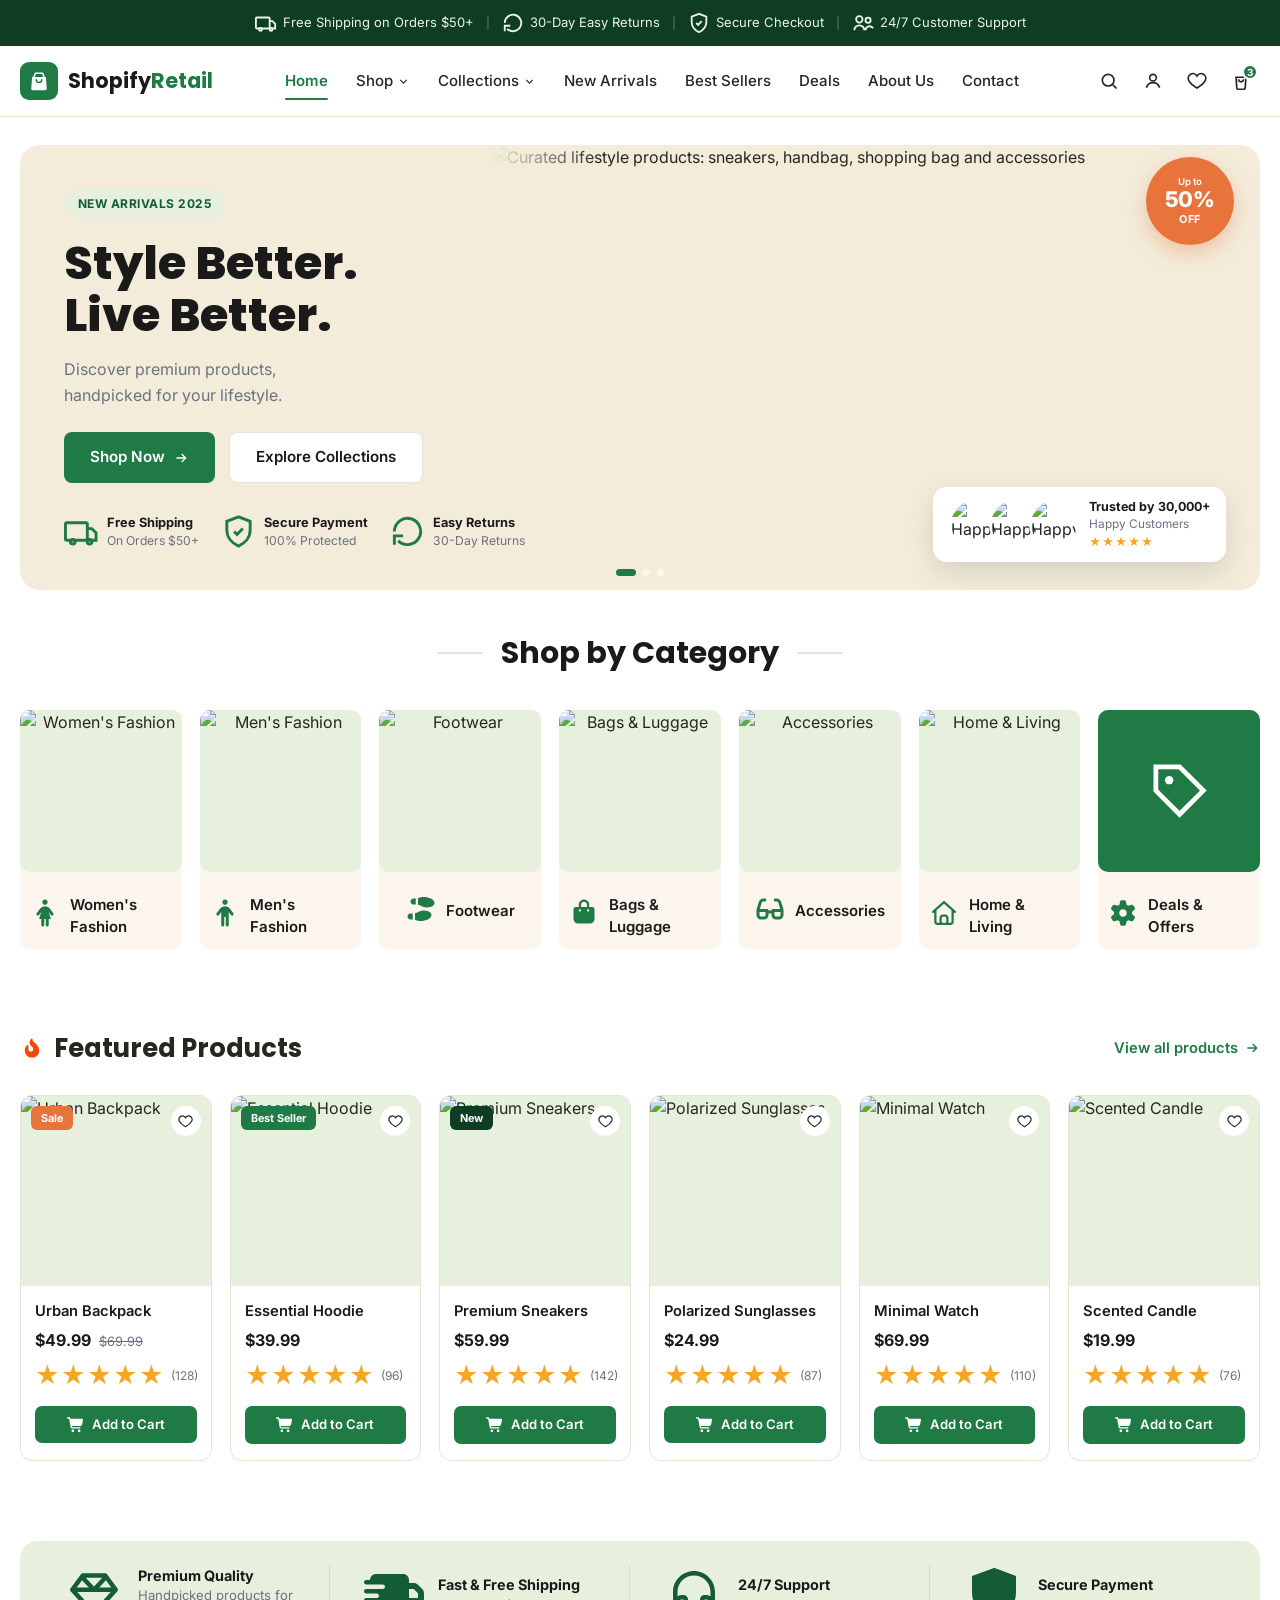
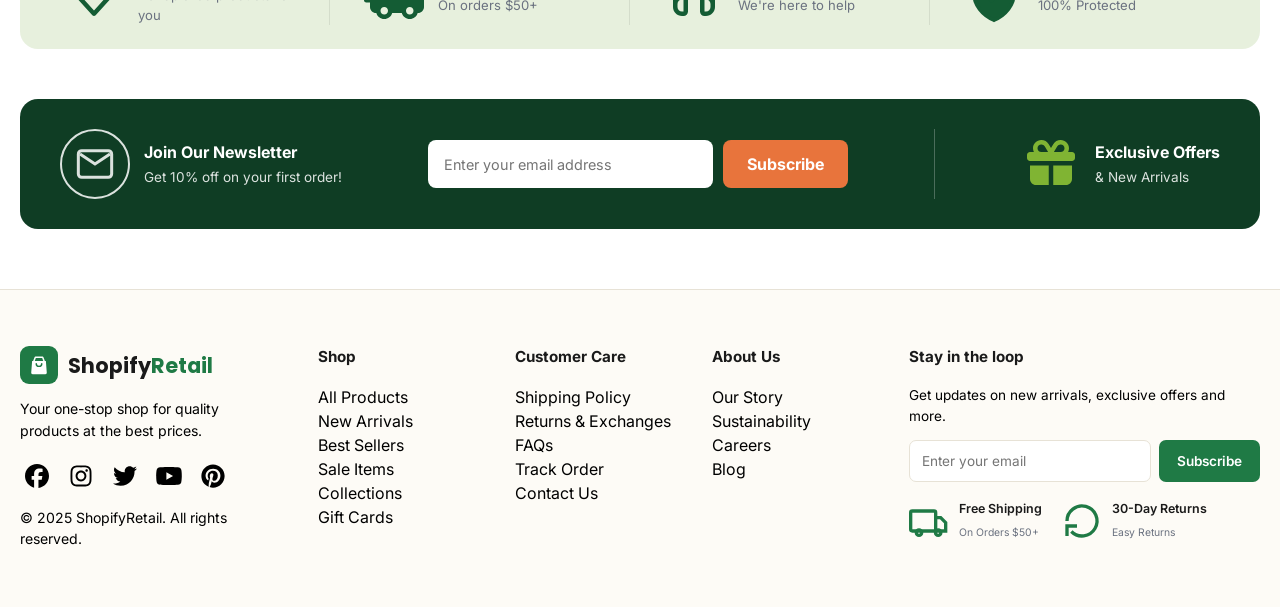
==== index.html @ 918b1acf "Theme" ====
<!DOCTYPE html>
<html lang="en">

<head>
  <meta charset="UTF-8">
  <meta name="viewport" content="width=device-width, initial-scale=1.0">
  <title>ShopifyRetail — Style Better. Live Better.</title>
  <link rel="preconnect" href="https://fonts.googleapis.com">
  <link rel="preconnect" href="https://fonts.gstatic.com" crossorigin>
  <link
    href="https://fonts.googleapis.com/css2?family=Poppins:wght@500;600;700;800&family=Inter:wght@400;500;600;700&display=swap"
    rel="stylesheet">
  <link rel="stylesheet" href="style.css">
</head>

<body>

  <!-- ============ 1. TOP ANNOUNCEMENT BAR ============ -->
  <div class="announcement-bar">
    <div class="container announcement-inner">
      <div class="announcement-item">
        <svg viewBox="0 0 24 24" fill="none" stroke="currentColor" stroke-width="2">
          <rect x="1" y="6" width="15" height="12" rx="1" />
          <path d="M16 10h3l3 3v5h-6" />
          <circle cx="6" cy="19" r="1.6" />
          <circle cx="17.5" cy="19" r="1.6" />
        </svg>
        <span>Free Shipping on Orders $50+</span>
      </div>
      <span class="announcement-sep">|</span>
      <div class="announcement-item">
        <svg viewBox="0 0 24 24" fill="none" stroke="currentColor" stroke-width="2">
          <path d="M3 12a9 9 0 1 1 2.6 6.3" />
          <path d="M3 21v-6h6" />
        </svg>
        <span>30-Day Easy Returns</span>
      </div>
      <span class="announcement-sep">|</span>
      <div class="announcement-item">
        <svg viewBox="0 0 24 24" fill="none" stroke="currentColor" stroke-width="2">
          <path d="M12 2 4 5v6c0 5 3.4 9 8 11 4.6-2 8-6 8-11V5l-8-3Z" />
          <path d="m9 12 2 2 4-4" />
        </svg>
        <span>Secure Checkout</span>
      </div>
      <span class="announcement-sep">|</span>
      <div class="announcement-item">
        <svg viewBox="0 0 24 24" fill="none" stroke="currentColor" stroke-width="2">
          <circle cx="8" cy="8" r="3.5" />
          <path d="M2.5 20a5.5 5.5 0 0 1 11 0" />
          <circle cx="17.5" cy="9" r="2.8" />
          <path d="M14.8 20a4.4 4.4 0 0 1 8.2-2.2" />
        </svg>
        <span>24/7 Customer Support</span>
      </div>
    </div>
  </div>

  <!-- ============ 2. MAIN HEADER / NAVIGATION ============ -->
  <header class="site-header">
    <div class="container header-inner">
      <a href="#" class="logo">
        <span class="logo-badge">
          <svg viewBox="0 0 24 24" fill="none">
            <path d="M6.5 7.5 8 3.5h8l1.5 4" stroke="white" stroke-width="1.6" stroke-linecap="round"
              stroke-linejoin="round" />
            <path d="M4.5 7.5h15l1 13a1.5 1.5 0 0 1-1.5 1.6H5a1.5 1.5 0 0 1-1.5-1.6l1-13Z" fill="white" />
            <path d="M9 10.5a3 3 0 0 0 6 0" stroke="#1F7A45" stroke-width="1.6" stroke-linecap="round" />
          </svg>
        </span>
        <span class="logo-text">Shopify<span class="logo-accent">Retail</span></span>
      </a>

      <nav class="main-nav">
        <a href="#" class="active">Home</a>
        <a href="/product.html">Shop <svg class="chev" viewBox="0 0 24 24" fill="none" stroke="currentColor" stroke-width="2">
            <path d="m6 9 6 6 6-6" />
          </svg></a>
        <a href="#">Collections <svg class="chev" viewBox="0 0 24 24" fill="none" stroke="currentColor"
            stroke-width="2">
            <path d="m6 9 6 6 6-6" />
          </svg></a>
        <a href="#">New Arrivals</a>
        <a href="#">Best Sellers</a>
        <a href="#">Deals</a>
        <a href="#">About Us</a>
        <a href="#">Contact</a>
      </nav>

      <div class="header-icons">
        <button class="icon-btn" aria-label="Search"><svg viewBox="0 0 24 24" fill="none" stroke="currentColor"
            stroke-width="2">
            <circle cx="11" cy="11" r="7" />
            <path d="m21 21-4.3-4.3" />
          </svg></button>
        <button class="icon-btn" aria-label="Account"><svg viewBox="0 0 24 24" fill="none" stroke="currentColor"
            stroke-width="2">
            <circle cx="12" cy="8" r="4" />
            <path d="M4 20c1.5-4 5-6 8-6s6.5 2 8 6" />
          </svg></button>
        <button class="icon-btn" aria-label="Wishlist"><svg viewBox="0 0 24 24" fill="none" stroke="currentColor"
            stroke-width="2">
            <path d="M12 20.5s-7.5-4.6-9.8-9A5.3 5.3 0 0 1 12 6a5.3 5.3 0 0 1 9.8 5.5c-2.3 4.4-9.8 9-9.8 9Z" />
          </svg></button>
        <button class="icon-btn cart-btn" aria-label="Cart">
          <svg viewBox="0 0 24 24" fill="none" stroke="currentColor" stroke-width="2">
            <path d="M6 7.5h12l-1 13a1.5 1.5 0 0 1-1.5 1.4H8.5A1.5 1.5 0 0 1 7 20.5l-1-13Z" />
            <path d="M9 10a3 3 0 0 0 6 0" />
          </svg>
          <span class="cart-badge">3</span>
        </button>
        <button class="mobile-toggle" aria-label="Menu">
          <svg viewBox="0 0 24 24" fill="none" stroke="currentColor" stroke-width="2">
            <path d="M4 7h16M4 12h16M4 17h16" />
          </svg>
        </button>
      </div>
    </div>
    <nav class="mobile-nav" id="mobileNav">
      <a href="#">Home</a>
      <a href="#">Shop</a>
      <a href="#">Collections</a>
      <a href="#">New Arrivals</a>
      <a href="#">Best Sellers</a>
      <a href="#">Deals</a>
      <a href="#">About Us</a>
      <a href="#">Contact</a>
    </nav>
  </header>

  <main>

    <!-- ============ 3. HERO SECTION ============ -->
    <section class="hero">
      <div class="container">
        <div class="hero-banner">
          <img src="https://images.unsplash.com/photo-1483985988355-763728e1935b?auto=format&fit=crop&w=1400&q=80"
            data-slides='["https://images.unsplash.com/photo-1483985988355-763728e1935b?auto=format&fit=crop&w=1400&q=80","https://images.unsplash.com/photo-1490481651871-ab68de25d43d?auto=format&fit=crop&w=1400&q=80","https://images.unsplash.com/photo-1445205170230-053b83016050?auto=format&fit=crop&w=1400&q=80"]'
            alt="Curated lifestyle products: sneakers, handbag, shopping bag and accessories" class="hero-bg-image"
            id="heroSlideImage">

          <div class="hero-content">
            <span class="hero-label">NEW ARRIVALS 2025</span>
            <h1 class="hero-heading">Style Better.<br>Live Better.</h1>
            <p class="hero-sub">Discover premium products,<br>handpicked for your lifestyle.</p>
            <div class="hero-actions">
              <a href="#" class="btn btn-primary">Shop Now
                <svg viewBox="0 0 24 24" fill="none" stroke="currentColor" stroke-width="2">
                  <path d="M5 12h14M13 6l6 6-6 6" />
                </svg>
              </a>
              <a href="#" class="btn btn-outline">Explore Collections</a>
            </div>
            <div class="hero-perks">
              <div class="perk">
                <svg viewBox="0 0 24 24" fill="none" stroke="currentColor" stroke-width="2">
                  <rect x="1" y="6" width="15" height="12" rx="1" />
                  <path d="M16 10h3l3 3v5h-6" />
                  <circle cx="6" cy="19" r="1.6" />
                  <circle cx="17.5" cy="19" r="1.6" />
                </svg>
                <div><strong>Free Shipping</strong><span>On Orders $50+</span></div>
              </div>
              <div class="perk">
                <svg viewBox="0 0 24 24" fill="none" stroke="currentColor" stroke-width="2">
                  <path d="M12 2 4 5v6c0 5 3.4 9 8 11 4.6-2 8-6 8-11V5l-8-3Z" />
                  <path d="m9 12 2 2 4-4" />
                </svg>
                <div><strong>Secure Payment</strong><span>100% Protected</span></div>
              </div>
              <div class="perk">
                <svg viewBox="0 0 24 24" fill="none" stroke="currentColor" stroke-width="2">
                  <path d="M3 12a9 9 0 1 1 2.6 6.3" />
                  <path d="M3 21v-6h6" />
                </svg>
                <div><strong>Easy Returns</strong><span>30-Day Returns</span></div>
              </div>
            </div>
          </div>

          <span class="discount-badge">
            <span class="discount-top">Up to</span>
            <span class="discount-num">50%</span>
            <span class="discount-bottom">OFF</span>
          </span>

          <div class="testimonial-card">
            <div class="avatars">
              <img src="https://randomuser.me/api/portraits/women/65.jpg" alt="Happy customer">
              <img src="https://randomuser.me/api/portraits/men/32.jpg" alt="Happy customer">
              <img src="https://randomuser.me/api/portraits/women/44.jpg" alt="Happy customer">
            </div>
            <div class="testimonial-text">
              <strong>Trusted by 30,000+</strong>
              <span>Happy Customers</span>
              <div class="stars" aria-label="5 star rating">★★★★★</div>
            </div>
          </div>

          <div class="carousel-dots" id="heroDots">
            <span class="dot active" data-index="0"></span>
            <span class="dot" data-index="1"></span>
            <span class="dot" data-index="2"></span>
          </div>
        </div>
      </div>
    </section>

    <!-- ============ 4. SHOP BY CATEGORY ============ -->
    <section class="categories">
      <div class="container">
        <h2 class="section-heading"><span class="line"></span>Shop by Category<span class="line"></span></h2>

        <div class="category-grid">
          <a href="#" class="category-card">
            <div class="category-img"><img
                src="https://images.unsplash.com/photo-1483985988355-763728e1935b?auto=format&fit=crop&w=300&q=80"
                alt="Women's Fashion"></div>
            <div class="category-icon-with-text-c">
              <span class="category-icon">
                <svg xmlns="http://www.w3.org/2000/svg" viewBox="0 0 640 640">
                  <path
                    d="M264 88C264 57.1 289.1 32 320 32C350.9 32 376 57.1 376 88C376 118.9 350.9 144 320 144C289.1 144 264 118.9 264 88zM240 448L214.2 448C203.3 448 195.6 437.3 199 426.9L242 297.9L193.7 363C183.2 377.2 163.1 380.2 148.9 369.6C134.7 359 131.7 339 142.3 324.8L212.8 229.8C238 196 277.7 176 320 176C362.3 176 402 196 427.2 229.9L497.7 324.9C508.2 339.1 505.3 359.1 491.1 369.7C476.9 380.3 456.9 377.3 446.3 363.1L398 298L441 426.9C444.5 437.3 436.7 448 425.8 448L400 448L400 576C400 593.7 385.7 608 368 608C350.3 608 336 593.7 336 576L336 448L304 448L304 576C304 593.7 289.7 608 272 608C254.3 608 240 593.7 240 576L240 448z" />
                </svg>
              </span>
              <span class="category-title">Women's Fashion</span>
            </div>
          </a>
          <a href="#" class="category-card">
            <div class="category-img"><img
                src="https://images.unsplash.com/photo-1516257984-b1b4d707412e?auto=format&fit=crop&w=300&q=80"
                alt="Men's Fashion"></div>
            <div class="category-icon-with-text-c">
              <span class="category-icon">
                <svg xmlns="http://www.w3.org/2000/svg" viewBox="0 0 640 640">
                  <path
                    d="M376 88C376 57.1 350.9 32 320 32C289.1 32 264 57.1 264 88C264 118.9 289.1 144 320 144C350.9 144 376 118.9 376 88zM400 300.7L446.3 363.1C456.8 377.3 476.9 380.3 491.1 369.7C505.3 359.1 508.3 339.1 497.7 324.9L427.2 229.9C402 196 362.3 176 320 176C277.7 176 238 196 212.8 229.9L142.3 324.9C131.8 339.1 134.7 359.1 148.9 369.7C163.1 380.3 183.1 377.3 193.7 363.1L240 300.7L240 576C240 593.7 254.3 608 272 608C289.7 608 304 593.7 304 576L304 416C304 407.2 311.2 400 320 400C328.8 400 336 407.2 336 416L336 576C336 593.7 350.3 608 368 608C385.7 608 400 593.7 400 576L400 300.7z" />
                </svg>
              </span>
              <span class="category-title">Men's Fashion</span>
            </div>
          </a>
          <a href="#" class="category-card">
            <div class="category-img"><img
                src="https://images.unsplash.com/photo-1595950653106-6c9ebd614d3a?auto=format&fit=crop&w=300&q=80"
                alt="Footwear"></div>
            <div class="category-icon-with-text-c">
              <span class="category-icon">
                <svg xmlns="http://www.w3.org/2000/svg" viewBox="0 0 640 640">
                  <path
                    d="M328 256C306.9 243.9 285.7 231.8 256 226.7L256 86.4C289.7 77 343.4 64 384 64C480 64 608 112 608 192C608 272 488.4 288 432 288C384 288 356 272 328 256zM160 96L208 96L208 224L160 224C124.7 224 96 195.3 96 160C96 124.7 124.7 96 160 96zM264 384C292 368 320 352 368 352C424.4 352 544 368 544 448C544 528 416 576 320 576C279.5 576 225.7 563 192 553.6L192 413.3C221.7 408.1 242.9 396 264 383.9zM96 544C60.7 544 32 515.3 32 480C32 444.7 60.7 416 96 416L144 416L144 544L96 544z" />
                </svg>
              </span>
              <span class="category-title">Footwear</span>
            </div>
          </a>
          <a href="#" class="category-card">
            <div class="category-img"><img
                src="https://images.unsplash.com/photo-1584917865442-de89df76afd3?auto=format&fit=crop&w=300&q=80"
                alt="Bags & Luggage"></div>
            <div class="category-icon-with-text-c">
              <span class="category-icon">
                <svg xmlns="http://www.w3.org/2000/svg" viewBox="0 0 640 640">
                  <path
                    d="M256 144C256 108.7 284.7 80 320 80C355.3 80 384 108.7 384 144L384 192L256 192L256 144zM208 192L144 192C117.5 192 96 213.5 96 240L96 448C96 501 139 544 192 544L448 544C501 544 544 501 544 448L544 240C544 213.5 522.5 192 496 192L432 192L432 144C432 82.1 381.9 32 320 32C258.1 32 208 82.1 208 144L208 192zM232 240C245.3 240 256 250.7 256 264C256 277.3 245.3 288 232 288C218.7 288 208 277.3 208 264C208 250.7 218.7 240 232 240zM384 264C384 250.7 394.7 240 408 240C421.3 240 432 250.7 432 264C432 277.3 421.3 288 408 288C394.7 288 384 277.3 384 264z" />
                </svg>
              </span>
              <span class="category-title">Bags & Luggage</span>
            </div>
          </a>
          <a href="#" class="category-card">
            <div class="category-img"><img
                src="https://images.unsplash.com/photo-1511499767150-a48a237f0083?auto=format&fit=crop&w=300&q=80"
                alt="Accessories"></div>
            <div class="category-icon-with-text-c">
              <span class="category-icon">
                <svg xmlns="http://www.w3.org/2000/svg" viewBox="0 0 640 640">
                  <path
                    d="M175.3 160C161.3 160 148.8 169.2 144.7 182.6L102.4 320L256 320C273.7 320 288 334.3 288 352L352 352C352 334.3 366.3 320 384 320L537.6 320L495.3 182.6C491.2 169.2 478.8 160 464.7 160L432 160C414.3 160 400 145.7 400 128C400 110.3 414.3 96 432 96L464.7 96C506.8 96 544.1 123.5 556.5 163.8L601.9 311.3C606 324.5 608 338.2 608 352L608 448C608 501 565 544 512 544L448 544C395 544 352 501 352 448L352 416L288 416L288 448C288 501 245 544 192 544L128 544C75 544 32 501 32 448L32 352C32 338.2 34.1 324.5 38.1 311.3L83.5 163.8C95.9 123.5 133.1 96 175.3 96L208 96C225.7 96 240 110.3 240 128C240 145.7 225.7 160 208 160L175.3 160zM96 384L96 448C96 465.7 110.3 480 128 480L192 480C209.7 480 224 465.7 224 448L224 384L96 384zM512 480C529.7 480 544 465.7 544 448L544 384L416 384L416 448C416 465.7 430.3 480 448 480L512 480z" />
                </svg>
              </span>
              <span class="category-title">Accessories</span>
            </div>
          </a>
          <a href="#" class="category-card">
            <div class="category-img"><img
                src="https://images.unsplash.com/photo-1493857671505-72967e2e2760?auto=format&fit=crop&w=300&q=80"
                alt="Home & Living"></div>
            <div class="category-icon-with-text-c">
              <span class="category-icon">
                <svg xmlns="http://www.w3.org/2000/svg" viewBox="0 0 640 640">
                  <path
                    d="M304 70.1C313.1 61.9 326.9 61.9 336 70.1L568 278.1C577.9 286.9 578.7 302.1 569.8 312C560.9 321.9 545.8 322.7 535.9 313.8L527.9 306.6L527.9 511.9C527.9 547.2 499.2 575.9 463.9 575.9L175.9 575.9C140.6 575.9 111.9 547.2 111.9 511.9L111.9 306.6L103.9 313.8C94 322.6 78.9 321.8 70 312C61.1 302.2 62 287 71.8 278.1L304 70.1zM320 120.2L160 263.7L160 512C160 520.8 167.2 528 176 528L224 528L224 424C224 384.2 256.2 352 296 352L344 352C383.8 352 416 384.2 416 424L416 528L464 528C472.8 528 480 520.8 480 512L480 263.7L320 120.3zM272 528L368 528L368 424C368 410.7 357.3 400 344 400L296 400C282.7 400 272 410.7 272 424L272 528z" />
                </svg>
              </span>
              <span class="category-title">Home & Living</span>
            </div>
          </a>
          <a href="#" class="category-card">
            <div class="category-img deals-tile">
              <svg viewBox="0 0 24 24" fill="none" stroke="white" stroke-width="1.6">
                <path d="M20 12 12 20 4 12V4h8l8 8Z" />
                <circle cx="8.5" cy="8.5" r="1.4" fill="white" stroke="none" />
              </svg>
            </div>
            <div class="category-icon-with-text-c">
              <span class="category-icon">
                <svg xmlns="http://www.w3.org/2000/svg" viewBox="0 0 640 640">
                  <path
                    d="M259.1 73.5C262.1 58.7 275.2 48 290.4 48L350.2 48C365.4 48 378.5 58.7 381.5 73.5L396 143.5C410.1 149.5 423.3 157.2 435.3 166.3L503.1 143.8C517.5 139 533.3 145 540.9 158.2L570.8 210C578.4 223.2 575.7 239.8 564.3 249.9L511 297.3C511.9 304.7 512.3 312.3 512.3 320C512.3 327.7 511.8 335.3 511 342.7L564.4 390.2C575.8 400.3 578.4 417 570.9 430.1L541 481.9C533.4 495 517.6 501.1 503.2 496.3L435.4 473.8C423.3 482.9 410.1 490.5 396.1 496.6L381.7 566.5C378.6 581.4 365.5 592 350.4 592L290.6 592C275.4 592 262.3 581.3 259.3 566.5L244.9 496.6C230.8 490.6 217.7 482.9 205.6 473.8L137.5 496.3C123.1 501.1 107.3 495.1 99.7 481.9L69.8 430.1C62.2 416.9 64.9 400.3 76.3 390.2L129.7 342.7C128.8 335.3 128.4 327.7 128.4 320C128.4 312.3 128.9 304.7 129.7 297.3L76.3 249.8C64.9 239.7 62.3 223 69.8 209.9L99.7 158.1C107.3 144.9 123.1 138.9 137.5 143.7L205.3 166.2C217.4 157.1 230.6 149.5 244.6 143.4L259.1 73.5zM320.3 400C364.5 399.8 400.2 363.9 400 319.7C399.8 275.5 363.9 239.8 319.7 240C275.5 240.2 239.8 276.1 240 320.3C240.2 364.5 276.1 400.2 320.3 400z" />
                </svg>
              </span>
              <span class="category-title">Deals & Offers</span>
            </div>
          </a>
        </div>
      </div>
    </section>

    <!-- ============ 5. FEATURED PRODUCTS ============ -->
    <section class="featured">
      <div class="container">
        <div class="featured-header">
          <h2 class="featured-title">
            <svg xmlns="http://www.w3.org/2000/svg" viewBox="0 0 640 640">
              <path
                d="M281.6 93.9L297.6 72.6C301.6 67.2 308 64 314.7 64C326.4 64 336 73.6 336 85.3L336 107.4C336 120.5 341.4 133.1 350.9 142.1L435.6 223C484.4 269.6 512 334.2 512 401.7C512 498 434 576 337.7 576L320 576C214 576 128 490 128 384L128 380.2C128 331.4 147.4 284.6 181.9 250.1L185.4 246.6C189.6 242.4 195.4 240 201.4 240C213.9 240 224 250.1 224 262.6L224 352C224 387.3 252.7 416 288 416C323.3 416 352 387.3 352 352L352 348.1C352 330.1 344.8 312.8 332.1 300.1L293.5 261.5C269.5 237.5 256 204.8 256 170.8C256 143.1 265 116 281.6 93.9z" />
            </svg>
            Featured Products
          </h2>
          <a href="#" class="view-all">View all products
            <svg viewBox="0 0 24 24" fill="none" stroke="currentColor" stroke-width="2">
              <path d="M5 12h14M13 6l6 6-6 6" />
            </svg>
          </a>
        </div>

        <div class="product-grid">

          <article class="product-card">
            <div class="product-img">
              <span class="badge badge-sale">Sale</span>
              <button class="wishlist-btn" aria-label="Add to wishlist"><svg viewBox="0 0 24 24" fill="none"
                  stroke="currentColor" stroke-width="2">
                  <path d="M12 20.5s-7.5-4.6-9.8-9A5.3 5.3 0 0 1 12 6a5.3 5.3 0 0 1 9.8 5.5c-2.3 4.4-9.8 9-9.8 9Z" />
                </svg></button>
              <img src="https://images.unsplash.com/photo-1553062407-98eeb64c6a62?auto=format&fit=crop&w=400&q=80"
                alt="Urban Backpack">
            </div>
            <div class="product-info">
              <h3>Urban Backpack</h3>
              <div class="price-row"><span class="price">$49.99</span><span class="old-price">$69.99</span></div>
              <div class="rating"><span class="stars">★★★★★</span><span class="reviews">(128)</span></div>
              <button class="btn-add-cart">
                <svg xmlns="http://www.w3.org/2000/svg" viewBox="0 0 640 640">
                  <path
                    d="M24 48C10.7 48 0 58.7 0 72C0 85.3 10.7 96 24 96L69.3 96C73.2 96 76.5 98.8 77.2 102.6L129.3 388.9C135.5 423.1 165.3 448 200.1 448L456 448C469.3 448 480 437.3 480 424C480 410.7 469.3 400 456 400L200.1 400C188.5 400 178.6 391.7 176.5 380.3L171.4 352L475 352C505.8 352 532.2 330.1 537.9 299.8L568.9 133.9C572.6 114.2 557.5 96 537.4 96L124.7 96L124.3 94C119.5 67.4 96.3 48 69.2 48L24 48zM208 576C234.5 576 256 554.5 256 528C256 501.5 234.5 480 208 480C181.5 480 160 501.5 160 528C160 554.5 181.5 576 208 576zM432 576C458.5 576 480 554.5 480 528C480 501.5 458.5 480 432 480C405.5 480 384 501.5 384 528C384 554.5 405.5 576 432 576z" />
                </svg>
                </svg>Add to Cart</button>
            </div>
          </article>

          <article class="product-card">
            <div class="product-img">
              <span class="badge badge-bestseller">Best Seller</span>
              <button class="wishlist-btn" aria-label="Add to wishlist"><svg viewBox="0 0 24 24" fill="none"
                  stroke="currentColor" stroke-width="2">
                  <path d="M12 20.5s-7.5-4.6-9.8-9A5.3 5.3 0 0 1 12 6a5.3 5.3 0 0 1 9.8 5.5c-2.3 4.4-9.8 9-9.8 9Z" />
                </svg></button>
              <img src="https://images.unsplash.com/photo-1556821840-3a63f95609a7?auto=format&fit=crop&w=400&q=80"
                alt="Essential Hoodie">
            </div>
            <div class="product-info">
              <h3>Essential Hoodie</h3>
              <div class="price-row"><span class="price">$39.99</span></div>
              <div class="rating"><span class="stars">★★★★★</span><span class="reviews">(96)</span></div>
              <button class="btn-add-cart">
                <svg xmlns="http://www.w3.org/2000/svg" viewBox="0 0 640 640">
                  <path
                    d="M24 48C10.7 48 0 58.7 0 72C0 85.3 10.7 96 24 96L69.3 96C73.2 96 76.5 98.8 77.2 102.6L129.3 388.9C135.5 423.1 165.3 448 200.1 448L456 448C469.3 448 480 437.3 480 424C480 410.7 469.3 400 456 400L200.1 400C188.5 400 178.6 391.7 176.5 380.3L171.4 352L475 352C505.8 352 532.2 330.1 537.9 299.8L568.9 133.9C572.6 114.2 557.5 96 537.4 96L124.7 96L124.3 94C119.5 67.4 96.3 48 69.2 48L24 48zM208 576C234.5 576 256 554.5 256 528C256 501.5 234.5 480 208 480C181.5 480 160 501.5 160 528C160 554.5 181.5 576 208 576zM432 576C458.5 576 480 554.5 480 528C480 501.5 458.5 480 432 480C405.5 480 384 501.5 384 528C384 554.5 405.5 576 432 576z" />
                </svg>
                </svg>Add to Cart</button>
            </div>
          </article>

          <article class="product-card">
            <div class="product-img">
              <span class="badge badge-new">New</span>
              <button class="wishlist-btn" aria-label="Add to wishlist"><svg viewBox="0 0 24 24" fill="none"
                  stroke="currentColor" stroke-width="2">
                  <path d="M12 20.5s-7.5-4.6-9.8-9A5.3 5.3 0 0 1 12 6a5.3 5.3 0 0 1 9.8 5.5c-2.3 4.4-9.8 9-9.8 9Z" />
                </svg></button>
              <img src="https://images.unsplash.com/photo-1595950653106-6c9ebd614d3a?auto=format&fit=crop&w=400&q=80"
                alt="Premium Sneakers">
            </div>
            <div class="product-info">
              <h3>Premium Sneakers</h3>
              <div class="price-row"><span class="price">$59.99</span></div>
              <div class="rating"><span class="stars">★★★★★</span><span class="reviews">(142)</span></div>
              <button class="btn-add-cart">
                <svg xmlns="http://www.w3.org/2000/svg" viewBox="0 0 640 640">
                  <path
                    d="M24 48C10.7 48 0 58.7 0 72C0 85.3 10.7 96 24 96L69.3 96C73.2 96 76.5 98.8 77.2 102.6L129.3 388.9C135.5 423.1 165.3 448 200.1 448L456 448C469.3 448 480 437.3 480 424C480 410.7 469.3 400 456 400L200.1 400C188.5 400 178.6 391.7 176.5 380.3L171.4 352L475 352C505.8 352 532.2 330.1 537.9 299.8L568.9 133.9C572.6 114.2 557.5 96 537.4 96L124.7 96L124.3 94C119.5 67.4 96.3 48 69.2 48L24 48zM208 576C234.5 576 256 554.5 256 528C256 501.5 234.5 480 208 480C181.5 480 160 501.5 160 528C160 554.5 181.5 576 208 576zM432 576C458.5 576 480 554.5 480 528C480 501.5 458.5 480 432 480C405.5 480 384 501.5 384 528C384 554.5 405.5 576 432 576z" />
                </svg>
                </svg>Add to Cart</button>
            </div>
          </article>

          <article class="product-card">
            <div class="product-img">
              <button class="wishlist-btn" aria-label="Add to wishlist"><svg viewBox="0 0 24 24" fill="none"
                  stroke="currentColor" stroke-width="2">
                  <path d="M12 20.5s-7.5-4.6-9.8-9A5.3 5.3 0 0 1 12 6a5.3 5.3 0 0 1 9.8 5.5c-2.3 4.4-9.8 9-9.8 9Z" />
                </svg></button>
              <img src="https://images.unsplash.com/photo-1511499767150-a48a237f0083?auto=format&fit=crop&w=400&q=80"
                alt="Polarized Sunglasses">
            </div>
            <div class="product-info">
              <h3>Polarized Sunglasses</h3>
              <div class="price-row"><span class="price">$24.99</span></div>
              <div class="rating"><span class="stars">★★★★★</span><span class="reviews">(87)</span></div>
              <button class="btn-add-cart">
                <svg xmlns="http://www.w3.org/2000/svg" viewBox="0 0 640 640">
                  <path
                    d="M24 48C10.7 48 0 58.7 0 72C0 85.3 10.7 96 24 96L69.3 96C73.2 96 76.5 98.8 77.2 102.6L129.3 388.9C135.5 423.1 165.3 448 200.1 448L456 448C469.3 448 480 437.3 480 424C480 410.7 469.3 400 456 400L200.1 400C188.5 400 178.6 391.7 176.5 380.3L171.4 352L475 352C505.8 352 532.2 330.1 537.9 299.8L568.9 133.9C572.6 114.2 557.5 96 537.4 96L124.7 96L124.3 94C119.5 67.4 96.3 48 69.2 48L24 48zM208 576C234.5 576 256 554.5 256 528C256 501.5 234.5 480 208 480C181.5 480 160 501.5 160 528C160 554.5 181.5 576 208 576zM432 576C458.5 576 480 554.5 480 528C480 501.5 458.5 480 432 480C405.5 480 384 501.5 384 528C384 554.5 405.5 576 432 576z" />
                </svg>
                </svg>Add to Cart</button>
            </div>
          </article>

          <article class="product-card">
            <div class="product-img">
              <button class="wishlist-btn" aria-label="Add to wishlist"><svg viewBox="0 0 24 24" fill="none"
                  stroke="currentColor" stroke-width="2">
                  <path d="M12 20.5s-7.5-4.6-9.8-9A5.3 5.3 0 0 1 12 6a5.3 5.3 0 0 1 9.8 5.5c-2.3 4.4-9.8 9-9.8 9Z" />
                </svg></button>
              <img src="https://images.unsplash.com/photo-1524805444758-089113d48a6d?auto=format&fit=crop&w=400&q=80"
                alt="Minimal Watch">
            </div>
            <div class="product-info">
              <h3>Minimal Watch</h3>
              <div class="price-row"><span class="price">$69.99</span></div>
              <div class="rating"><span class="stars">★★★★★</span><span class="reviews">(110)</span></div>
              <button class="btn-add-cart">
                <svg xmlns="http://www.w3.org/2000/svg" viewBox="0 0 640 640">
                  <path
                    d="M24 48C10.7 48 0 58.7 0 72C0 85.3 10.7 96 24 96L69.3 96C73.2 96 76.5 98.8 77.2 102.6L129.3 388.9C135.5 423.1 165.3 448 200.1 448L456 448C469.3 448 480 437.3 480 424C480 410.7 469.3 400 456 400L200.1 400C188.5 400 178.6 391.7 176.5 380.3L171.4 352L475 352C505.8 352 532.2 330.1 537.9 299.8L568.9 133.9C572.6 114.2 557.5 96 537.4 96L124.7 96L124.3 94C119.5 67.4 96.3 48 69.2 48L24 48zM208 576C234.5 576 256 554.5 256 528C256 501.5 234.5 480 208 480C181.5 480 160 501.5 160 528C160 554.5 181.5 576 208 576zM432 576C458.5 576 480 554.5 480 528C480 501.5 458.5 480 432 480C405.5 480 384 501.5 384 528C384 554.5 405.5 576 432 576z" />
                </svg>
                </svg>Add to Cart</button>
            </div>
          </article>

          <article class="product-card">
            <div class="product-img">
              <button class="wishlist-btn" aria-label="Add to wishlist"><svg viewBox="0 0 24 24" fill="none"
                  stroke="currentColor" stroke-width="2">
                  <path d="M12 20.5s-7.5-4.6-9.8-9A5.3 5.3 0 0 1 12 6a5.3 5.3 0 0 1 9.8 5.5c-2.3 4.4-9.8 9-9.8 9Z" />
                </svg></button>
              <img src="https://images.unsplash.com/photo-1602874801007-bd459576ffe2?auto=format&fit=crop&w=400&q=80"
                alt="Scented Candle">
            </div>
            <div class="product-info">
              <h3>Scented Candle</h3>
              <div class="price-row"><span class="price">$19.99</span></div>
              <div class="rating"><span class="stars">★★★★★</span><span class="reviews">(76)</span></div>
              <button class="btn-add-cart">
                <svg xmlns="http://www.w3.org/2000/svg" viewBox="0 0 640 640">
                  <path
                    d="M24 48C10.7 48 0 58.7 0 72C0 85.3 10.7 96 24 96L69.3 96C73.2 96 76.5 98.8 77.2 102.6L129.3 388.9C135.5 423.1 165.3 448 200.1 448L456 448C469.3 448 480 437.3 480 424C480 410.7 469.3 400 456 400L200.1 400C188.5 400 178.6 391.7 176.5 380.3L171.4 352L475 352C505.8 352 532.2 330.1 537.9 299.8L568.9 133.9C572.6 114.2 557.5 96 537.4 96L124.7 96L124.3 94C119.5 67.4 96.3 48 69.2 48L24 48zM208 576C234.5 576 256 554.5 256 528C256 501.5 234.5 480 208 480C181.5 480 160 501.5 160 528C160 554.5 181.5 576 208 576zM432 576C458.5 576 480 554.5 480 528C480 501.5 458.5 480 432 480C405.5 480 384 501.5 384 528C384 554.5 405.5 576 432 576z" />
                </svg>
                </svg>Add to Cart</button>
            </div>
          </article>

        </div>
      </div>
    </section>

    <!-- ============ 6. TRUST / BENEFITS STRIP ============ -->
    <section class="benefits">
      <div class="container">
        <div class="benefits-box">
          <div class="benefit-item">
            <svg xmlns="http://www.w3.org/2000/svg" viewBox="0 0 640 640">
              <path
                d="M232.5 136L320 229L407.5 136L232.5 136zM447.9 163.1L375.6 240L504.6 240L448 163.1zM497.9 288L142.1 288L320 484.3L497.9 288zM135.5 240L264.5 240L192.2 163.1L135.6 240zM569.8 280.1L337.8 536.1C333.3 541.1 326.8 544 320 544C313.2 544 306.8 541.1 302.2 536.1L70.2 280.1C62.5 271.6 61.9 258.9 68.7 249.7L180.7 97.7C185.2 91.6 192.4 87.9 200 87.9L440 87.9C447.6 87.9 454.8 91.5 459.3 97.7L571.3 249.7C578.1 258.9 577.4 271.6 569.8 280.1z" />
            </svg>
            <div><strong>Premium Quality</strong><span>Handpicked products for you</span></div>
          </div>
          <div class="benefit-item">
            <svg xmlns="http://www.w3.org/2000/svg" viewBox="0 0 640 640">
              <path
                d="M64 160C64 124.7 92.7 96 128 96L416 96C451.3 96 480 124.7 480 160L480 192L530.7 192C547.7 192 564 198.7 576 210.7L621.3 256C633.3 268 640 284.3 640 301.3L640 448C640 483.3 611.3 512 576 512L572.7 512C562.3 548.9 528.3 576 488 576C447.7 576 413.8 548.9 403.3 512L300.7 512C290.3 548.9 256.3 576 216 576C175.7 576 141.8 548.9 131.3 512L128 512C92.7 512 64 483.3 64 448L64 400L24 400C10.7 400 0 389.3 0 376C0 362.7 10.7 352 24 352L136 352C149.3 352 160 341.3 160 328C160 314.7 149.3 304 136 304L24 304C10.7 304 0 293.3 0 280C0 266.7 10.7 256 24 256L200 256C213.3 256 224 245.3 224 232C224 218.7 213.3 208 200 208L24 208C10.7 208 0 197.3 0 184C0 170.7 10.7 160 24 160L64 160zM576 352L576 301.3L530.7 256L480 256L480 352L576 352zM256 488C256 465.9 238.1 448 216 448C193.9 448 176 465.9 176 488C176 510.1 193.9 528 216 528C238.1 528 256 510.1 256 488zM488 528C510.1 528 528 510.1 528 488C528 465.9 510.1 448 488 448C465.9 448 448 465.9 448 488C448 510.1 465.9 528 488 528z" />
            </svg>
            <div><strong>Fast & Free Shipping</strong><span>On orders $50+</span></div>
          </div>
          <div class="benefit-item">
            <svg xmlns="http://www.w3.org/2000/svg" viewBox="0 0 640 640">
              <path
                d="M144 288C144 190.8 222.8 112 320 112C417.2 112 496 190.8 496 288L496 332.8C481.9 324.6 465.5 320 448 320L432 320C405.5 320 384 341.5 384 368L384 496C384 522.5 405.5 544 432 544L448 544C501 544 544 501 544 448L544 288C544 164.3 443.7 64 320 64C196.3 64 96 164.3 96 288L96 448C96 501 139 544 192 544L208 544C234.5 544 256 522.5 256 496L256 368C256 341.5 234.5 320 208 320L192 320C174.5 320 158.1 324.7 144 332.8L144 288zM144 416C144 389.5 165.5 368 192 368L208 368L208 496L192 496C165.5 496 144 474.5 144 448L144 416zM496 416L496 448C496 474.5 474.5 496 448 496L432 496L432 368L448 368C474.5 368 496 389.5 496 416z" />
            </svg>
            <div><strong>24/7 Support</strong><span>We're here to help</span></div>
          </div>
          <div class="benefit-item">
            <svg viewBox="0 0 24 24" fill="none" stroke="currentColor" stroke-width="1.6">
              <path d="M12 2 4 5v6c0 5 3.4 9 8 11 4.6-2 8-6 8-11V5l-8-3Z" />
              <path d="m9 12 2 2 4-4" />
            </svg>
            <div><strong>Secure Payment</strong><span>100% Protected</span></div>
          </div>
        </div>
      </div>
    </section>

    <!-- ============ 7. NEWSLETTER SECTION ============ -->
    <section class="newsletter">
      <div class="container">
        <div class="newsletter-box">
          <div class="newsletter-left">
            <span class="mail-circle"><svg viewBox="0 0 24 24" fill="none" stroke="currentColor" stroke-width="1.8">
                <rect x="2" y="4" width="20" height="16" rx="2" />
                <path d="m3 6 9 6 9-6" />
              </svg></span>
            <div>
              <strong>Join Our Newsletter</strong>
              <span>Get 10% off on your first order!</span>
            </div>
          </div>
          <form class="newsletter-form">
            <input type="email" placeholder="Enter your email address" aria-label="Email address" required>
            <button type="submit">Subscribe</button>
          </form>
          <span class="newsletter-divider"></span>
          <div class="newsletter-right">
            <svg xmlns="http://www.w3.org/2000/svg" viewBox="0 0 640 640">
              <path
                d="M385.5 132.8C393.1 119.9 406.9 112 421.8 112L424 112C446.1 112 464 129.9 464 152C464 174.1 446.1 192 424 192L350.7 192L385.5 132.8zM254.5 132.8L289.3 192L216 192C193.9 192 176 174.1 176 152C176 129.9 193.9 112 216 112L218.2 112C233.1 112 247 119.9 254.5 132.8zM344.1 108.5L320 149.5L295.9 108.5C279.7 80.9 250.1 64 218.2 64L216 64C167.4 64 128 103.4 128 152C128 166.4 131.5 180 137.6 192L96 192C78.3 192 64 206.3 64 224L64 256C64 273.7 78.3 288 96 288L544 288C561.7 288 576 273.7 576 256L576 224C576 206.3 561.7 192 544 192L502.4 192C508.5 180 512 166.4 512 152C512 103.4 472.6 64 424 64L421.8 64C389.9 64 360.3 80.9 344.1 108.4zM544 336L344 336L344 544L480 544C515.3 544 544 515.3 544 480L544 336zM296 336L96 336L96 480C96 515.3 124.7 544 160 544L296 544L296 336z" />
            </svg>
            <div>
              <strong>Exclusive Offers</strong>
              <span>& New Arrivals</span>
            </div>
          </div>
        </div>
      </div>
    </section>

  </main>

  <!-- ============ 8. FOOTER ============ -->
  <footer class="site-footer">
    <div class="container footer-grid">
      <div class="footer-col footer-brand">
        <a href="#" class="logo">
          <span class="logo-badge">
            <svg viewBox="0 0 24 24" fill="none">
              <path d="M6.5 7.5 8 3.5h8l1.5 4" stroke="white" stroke-width="1.6" stroke-linecap="round"
                stroke-linejoin="round" />
              <path d="M4.5 7.5h15l1 13a1.5 1.5 0 0 1-1.5 1.6H5a1.5 1.5 0 0 1-1.5-1.6l1-13Z" fill="white" />
              <path d="M9 10.5a3 3 0 0 0 6 0" stroke="#1F7A45" stroke-width="1.6" stroke-linecap="round" />
            </svg>
          </span>
          <span class="logo-text">Shopify<span class="logo-accent">Retail</span></span>
        </a>
        <p>Your one-stop shop for quality products at the best prices.</p>
        <div class="social-icons">
          <a href="#" aria-label="Facebook">
            <svg xmlns="http://www.w3.org/2000/svg" viewBox="0 0 640 640">
              <path
                d="M576 320C576 178.6 461.4 64 320 64C178.6 64 64 178.6 64 320C64 440 146.7 540.8 258.2 568.5L258.2 398.2L205.4 398.2L205.4 320L258.2 320L258.2 286.3C258.2 199.2 297.6 158.8 383.2 158.8C399.4 158.8 427.4 162 438.9 165.2L438.9 236C432.9 235.4 422.4 235 409.3 235C367.3 235 351.1 250.9 351.1 292.2L351.1 320L434.7 320L420.3 398.2L351 398.2L351 574.1C477.8 558.8 576 450.9 576 320z" />
            </svg>
          </a>
          <a href="#" aria-label="Instagram">
            <svg xmlns="http://www.w3.org/2000/svg" viewBox="0 0 640 640">
              <path
                d="M320.3 205C256.8 204.8 205.2 256.2 205 319.7C204.8 383.2 256.2 434.8 319.7 435C383.2 435.2 434.8 383.8 435 320.3C435.2 256.8 383.8 205.2 320.3 205zM319.7 245.4C360.9 245.2 394.4 278.5 394.6 319.7C394.8 360.9 361.5 394.4 320.3 394.6C279.1 394.8 245.6 361.5 245.4 320.3C245.2 279.1 278.5 245.6 319.7 245.4zM413.1 200.3C413.1 185.5 425.1 173.5 439.9 173.5C454.7 173.5 466.7 185.5 466.7 200.3C466.7 215.1 454.7 227.1 439.9 227.1C425.1 227.1 413.1 215.1 413.1 200.3zM542.8 227.5C541.1 191.6 532.9 159.8 506.6 133.6C480.4 107.4 448.6 99.2 412.7 97.4C375.7 95.3 264.8 95.3 227.8 97.4C192 99.1 160.2 107.3 133.9 133.5C107.6 159.7 99.5 191.5 97.7 227.4C95.6 264.4 95.6 375.3 97.7 412.3C99.4 448.2 107.6 480 133.9 506.2C160.2 532.4 191.9 540.6 227.8 542.4C264.8 544.5 375.7 544.5 412.7 542.4C448.6 540.7 480.4 532.5 506.6 506.2C532.8 480 541 448.2 542.8 412.3C544.9 375.3 544.9 264.5 542.8 227.5zM495 452C487.2 471.6 472.1 486.7 452.4 494.6C422.9 506.3 352.9 503.6 320.3 503.6C287.7 503.6 217.6 506.2 188.2 494.6C168.6 486.8 153.5 471.7 145.6 452C133.9 422.5 136.6 352.5 136.6 319.9C136.6 287.3 134 217.2 145.6 187.8C153.4 168.2 168.5 153.1 188.2 145.2C217.7 133.5 287.7 136.2 320.3 136.2C352.9 136.2 423 133.6 452.4 145.2C472 153 487.1 168.1 495 187.8C506.7 217.3 504 287.3 504 319.9C504 352.5 506.7 422.6 495 452z" />
            </svg>
          </a>
          <a href="#" aria-label="Twitter">
            <svg xmlns="http://www.w3.org/2000/svg" viewBox="0 0 640 640">
              <path
                d="M523.4 215.7C523.7 220.2 523.7 224.8 523.7 229.3C523.7 368 418.1 527.9 225.1 527.9C165.6 527.9 110.4 510.7 64 480.8C72.4 481.8 80.6 482.1 89.3 482.1C138.4 482.1 183.5 465.5 219.6 437.3C173.5 436.3 134.8 406.1 121.5 364.5C128 365.5 134.5 366.1 141.3 366.1C150.7 366.1 160.1 364.8 168.9 362.5C120.8 352.8 84.8 310.5 84.8 259.5L84.8 258.2C98.8 266 115 270.9 132.2 271.5C103.9 252.7 85.4 220.5 85.4 184.1C85.4 164.6 90.6 146.7 99.7 131.1C151.4 194.8 229 236.4 316.1 240.9C314.5 233.1 313.5 225 313.5 216.9C313.5 159.1 360.3 112 418.4 112C448.6 112 475.9 124.7 495.1 145.1C518.8 140.6 541.6 131.8 561.7 119.8C553.9 144.2 537.3 164.6 515.6 177.6C536.7 175.3 557.2 169.5 576 161.4C561.7 182.2 543.8 200.7 523.4 215.7z" />
            </svg>
          </a>
          <a href="#" aria-label="YouTube">
            <svg xmlns="http://www.w3.org/2000/svg" viewBox="0 0 640 640">
              <path
                d="M581.7 188.1C575.5 164.4 556.9 145.8 533.4 139.5C490.9 128 320.1 128 320.1 128C320.1 128 149.3 128 106.7 139.5C83.2 145.8 64.7 164.4 58.4 188.1C47 231 47 320.4 47 320.4C47 320.4 47 409.8 58.4 452.7C64.7 476.3 83.2 494.2 106.7 500.5C149.3 512 320.1 512 320.1 512C320.1 512 490.9 512 533.5 500.5C557 494.2 575.5 476.3 581.8 452.7C593.2 409.8 593.2 320.4 593.2 320.4C593.2 320.4 593.2 231 581.8 188.1zM264.2 401.6L264.2 239.2L406.9 320.4L264.2 401.6z" />
            </svg>
          </a>
          <a href="#" aria-label="Pinterest">
            <svg xmlns="http://www.w3.org/2000/svg" viewBox="0 0 640 640">
              <path
                d="M568 320C568 457 457 568 320 568C294.4 568 269.8 564.1 246.6 556.9C256.7 540.4 271.8 513.4 277.4 491.9C280.4 480.3 292.8 432.9 292.8 432.9C300.9 448.3 324.5 461.4 349.6 461.4C424.4 461.4 478.3 392.6 478.3 307.1C478.3 225.2 411.4 163.9 325.4 163.9C218.4 163.9 161.5 235.7 161.5 314C161.5 350.4 180.9 395.7 211.8 410.1C216.5 412.3 219 411.3 220.1 406.8C220.9 403.4 225.1 386.5 227 378.7C227.6 376.2 227.3 374 225.3 371.6C215.2 359.1 207 336.3 207 315C207 260.3 248.4 207.4 319 207.4C379.9 207.4 422.6 248.9 422.6 308.3C422.6 375.4 388.7 421.9 344.6 421.9C320.3 421.9 302 401.8 307.9 377.1C314.9 347.6 328.4 315.8 328.4 294.5C328.4 275.5 318.2 259.6 297 259.6C272.1 259.6 252.1 285.3 252.1 319.8C252.1 341.8 259.5 356.6 259.5 356.6C259.5 356.6 235 460.4 230.5 479.8C225.5 501.2 227.5 531.4 229.6 551C137.4 514.9 72 425.1 72 320C72 183 183 72 320 72C457 72 568 183 568 320z" />
            </svg>
          </a>
        </div>
        <div class="footer-bottom-c">
          <p>© 2025 ShopifyRetail. All rights reserved.</p>
        </div>
      </div>

      <nav class="footer-col">
        <h4>Shop</h4>
        <a href="#">All Products</a>
        <a href="#">New Arrivals</a>
        <a href="#">Best Sellers</a>
        <a href="#">Sale Items</a>
        <a href="#">Collections</a>
        <a href="#">Gift Cards</a>
      </nav>

      <nav class="footer-col">
        <h4>Customer Care</h4>
        <a href="#">Shipping Policy</a>
        <a href="#">Returns & Exchanges</a>
        <a href="#">FAQs</a>
        <a href="#">Track Order</a>
        <a href="#">Contact Us</a>
      </nav>

      <nav class="footer-col">
        <h4>About Us</h4>
        <a href="#">Our Story</a>
        <a href="#">Sustainability</a>
        <a href="#">Careers</a>
        <a href="#">Blog</a>
      </nav>

      <div class="footer-col footer-loop">
        <h4>Stay in the loop</h4>
        <p>Get updates on new arrivals, exclusive offers and more.</p>
        <form class="footer-form">
          <input type="email" placeholder="Enter your email" aria-label="Email address" required>
          <button type="submit">Subscribe</button>
        </form>
        <div class="footer-perks">
          <div class="free-shiping-cus">
            <svg viewBox="0 0 24 24" fill="none" stroke="currentColor" stroke-width="2">
              <rect x="1" y="6" width="15" height="12" rx="1" />
              <path d="M16 10h3l3 3v5h-6" />
              <circle cx="6" cy="19" r="1.6" />
              <circle cx="17.5" cy="19" r="1.6" />
            </svg>
            <span>Free Shipping<br><small>On Orders $50+</small></span>
          </div>
          <div class="free-shiping-cus">
            <svg viewBox="0 0 24 24" fill="none" stroke="currentColor" stroke-width="2">
              <path d="M3 12a9 9 0 1 1 2.6 6.3" />
              <path d="M3 21v-6h6" />
            </svg>
            <span>30-Day Returns<br><small>Easy Returns</small></span>
          </div>
        </div>
      </div>
    </div>

  </footer>

  <script src="script.js"></script>
</body>

</html>
---- style.css ----
/* ==========================================================
   1. RESET
   ========================================================== */
*,
*::before,
*::after {
  box-sizing: border-box;
  margin: 0;
  padding: 0;
}

html {
  scroll-behavior: smooth;
}

img {
  max-width: 100%;
  display: block;
}

a {
  text-decoration: none;
  color: inherit;
}

button {
  font: inherit;
  cursor: pointer;
  border: none;
  background: none;
}

ul {
  list-style: none;
}

input {
  font: inherit;
}

/* ==========================================================
   2. VARIABLES
   ========================================================== */
:root {
  --dark-green: #0F3D24;
  --primary-green: #1F7A45;
  --primary-green-dark: #145C34;
  --light-green: #E7F0DD;
  --cream: #FBF6EB;
  --white: #FFFFFF;
  --black: #1A1A1A;
  --text-dark: #24291F;
  --text-muted: #6B7280;
  --orange: #E8743C;
  --border: #E7E2D6;

  --font-heading: "Poppins", Arial, sans-serif;
  --font-body: "Inter", Arial, sans-serif;
}

/* ==========================================================
   3. GLOBAL
   ========================================================== */
body {
  font-family: var(--font-body);
  color: var(--text-dark);
  line-height: 1.5;
  -webkit-font-smoothing: antialiased;
}

.container {
  width: min(100% - 40px, 1240px);
  margin-inline: auto;
}

.section-heading {
  text-align: center;
  font-family: var(--font-heading);
  font-weight: 700;
  font-size: 1.9rem;
  display: flex;
  align-items: center;
  justify-content: center;
  gap: 18px;
  margin-bottom: 34px;
  color: var(--black);
}

.section-heading .line {
  width: 46px;
  height: 2px;
  background: var(--border);
  display: inline-block;
}

.btn {
  display: inline-flex;
  align-items: center;
  gap: 8px;
  padding: 13px 26px;
  border-radius: 8px;
  font-weight: 600;
  font-size: 0.95rem;
  transition: background 0.2s ease, transform 0.15s ease, box-shadow 0.2s ease;
}

.btn svg {
  width: 16px;
  height: 16px;
}

.btn-primary {
  background: var(--primary-green);
  color: var(--white);
}

.btn-primary:hover {
  background: var(--primary-green-dark);
  transform: translateY(-1px);
}

.btn-outline {
  background: var(--white);
  color: var(--black);
  border: 1px solid var(--border);
}

.btn-outline:hover {
  border-color: var(--primary-green);
  color: var(--primary-green);
}

/* ==========================================================
   4. ANNOUNCEMENT BAR
   ========================================================== */
.announcement-bar {
  background: var(--dark-green);
  color: #EAF3EC;
  font-size: 0.76rem;
}

.announcement-inner {
  display: flex;
  align-items: center;
  justify-content: center;
  gap: 12px;
  padding: 12px 0;
  flex-wrap: wrap;
}

.announcement-item {
  display: flex;
  align-items: center;
  gap: 6px;
  white-space: nowrap;
  font-weight: 400;
}

.announcement-item svg {
  width: 22px;
  height: 22px;
  flex-shrink: 0;
}

.announcement-item span {
  font-size: 13px;
}

.announcement-sep {
  opacity: 0.35;
  font-size: 12px;
}

/* ==========================================================
   5. HEADER
   ========================================================== */
.site-header {
  background: var(--white);
  border-bottom: 1px solid var(--border);
  position: sticky;
  top: 0;
  z-index: 100;
}

.header-inner {
  display: flex;
  align-items: center;
  justify-content: space-between;
  gap: 24px;
  padding: 16px 0;
}

.logo {
  display: flex !important;
  align-items: center;
  gap: 10px;
  flex-shrink: 0;
}

.logo-badge {
  width: 38px;
  height: 38px;
  background: var(--primary-green);
  border-radius: 9px;
  display: flex;
  align-items: center;
  justify-content: center;
}

.logo-badge svg {
  width: 22px;
  height: 22px;
}

.logo-text {
  font-family: var(--font-heading);
  font-weight: 700;
  font-size: 1.3rem;
  color: var(--black);
}

.logo-accent {
  color: var(--primary-green);
}

.main-nav {
  display: flex;
  align-items: center;
  gap: 28px;
  font-size: 0.94rem;
  font-weight: 500;
}

.main-nav a {
  display: flex;
  align-items: center;
  gap: 4px;
  color: var(--text-dark);
  position: relative;
  padding: 6px 0;
  transition: color 0.2s ease;
}

.main-nav a:hover {
  color: var(--primary-green);
}

.main-nav a.active {
  color: var(--primary-green);
  font-weight: 600;
}

.main-nav a.active::after {
  content: "";
  position: absolute;
  left: 0;
  right: 0;
  bottom: -2px;
  height: 2px;
  background: var(--primary-green);
  border-radius: 2px;
}

.main-nav .chev {
  width: 13px;
  height: 13px;
}

.header-icons {
  display: flex;
  align-items: center;
  gap: 6px;
  flex-shrink: 0;
}

.icon-btn {
  width: 38px;
  height: 38px;
  display: flex;
  align-items: center;
  justify-content: center;
  border-radius: 50%;
  color: var(--text-dark);
  position: relative;
  transition: background 0.2s ease, color 0.2s ease;
}

.icon-btn svg {
  width: 20px;
  height: 20px;
}

.icon-btn:hover {
  background: var(--light-green);
  color: var(--primary-green);
}

.cart-badge {
  position: absolute;
  top: 2px;
  right: 2px;
  background: var(--primary-green);
  color: var(--white);
  font-size: 0.62rem;
  font-weight: 700;
  width: 16px;
  height: 16px;
  border-radius: 50%;
  display: flex;
  align-items: center;
  justify-content: center;
  border: 2px solid var(--white);
}

.mobile-toggle {
  display: none;
  width: 38px;
  height: 38px;
  align-items: center;
  justify-content: center;
}

.mobile-toggle svg {
  width: 22px;
  height: 22px;
}

.mobile-nav {
  display: none;
  flex-direction: column;
  border-top: 1px solid var(--border);
  padding: 8px 20px 16px;
}

.mobile-nav a {
  padding: 10px 0;
  border-bottom: 1px solid var(--border);
  font-weight: 500;
}

.mobile-nav.open {
  display: flex;
}

/* ==========================================================
   6. HERO
   ========================================================== */
.hero {
  padding: 28px 0 40px;
}

.hero-banner {
  position: relative;
  background: #F3ECDA;
  border-radius: 20px;
  overflow: hidden;
  min-height: 430px;
  display: flex;
  align-items: center;
}

.hero-bg-image {
  position: absolute;
  top: 0;
  right: 0;
  width: 62%;
  height: 100%;
  object-fit: cover;
  object-position: center;
  -webkit-mask-image: linear-gradient(to right, transparent 0, #000 14%);
  mask-image: linear-gradient(to right, transparent 0, #000 14%);
}

.hero-content {
  position: relative;
  z-index: 2;
  width: 50%;
  padding: 44px 20px 40px 44px;
}

.hero-label {
  display: inline-block;
  background: var(--light-green);
  color: var(--primary-green-dark);
  font-size: 0.75rem;
  font-weight: 700;
  letter-spacing: 0.04em;
  padding: 6px 14px;
  border-radius: 20px;
  margin-bottom: 18px;
}

.hero-heading {
  font-family: var(--font-heading);
  font-weight: 800;
  font-size: 2.9rem;
  line-height: 1.12;
  color: var(--black);
  margin-bottom: 16px;
}

.hero-sub {
  color: var(--text-muted);
  font-size: 1rem;
  line-height: 1.6;
  margin-bottom: 24px;
  max-width: 380px;
}

.hero-actions {
  display: flex;
  gap: 14px;
  margin-bottom: 30px;
  flex-wrap: wrap;
}

.hero-perks {
  display: flex;
  gap: 22px;
  flex-wrap: wrap;
}

.perk {
  display: flex;
  align-items: center;
  gap: 8px;
}

.perk svg {
  width: 35px;
  color: var(--primary-green);
  flex-shrink: 0;
}

.perk div {
  display: flex;
  flex-direction: column;
  font-size: 0.76rem;
}

.perk strong {
  font-size: 0.8rem;
  color: var(--black);
}

.perk span {
  color: var(--text-muted);
}

.discount-badge {
  position: absolute;
  top: 12px;
  right: 26px;
  z-index: 3;
  width: 88px;
  height: 88px;
  background: var(--orange);
  color: var(--white);
  border-radius: 50%;
  display: flex;
  flex-direction: column;
  align-items: center;
  justify-content: center;
  text-align: center;
  box-shadow: 0 8px 20px rgba(232, 116, 60, 0.35);
}

.discount-top {
  font-size: 0.6rem;
  font-weight: 600;
}

.discount-num {
  font-size: 1.35rem;
  font-weight: 800;
  line-height: 1;
}

.discount-bottom {
  font-size: 0.68rem;
  font-weight: 700;
  letter-spacing: 0.04em;
}

.testimonial-card {
  position: absolute;
  right: 34px;
  bottom: 28px;
  z-index: 3;
  background: var(--white);
  border-radius: 14px;
  padding: 11px 16px;
  display: flex;
  align-items: center;
  gap: 10px;
  box-shadow: 0 10px 28px rgba(0, 0, 0, 0.12);
  max-width: 300px;
}

.avatars {
  display: flex;
  flex-shrink: 0;
}

.avatars img {
  width: 50px;
  height: 50px;
  border-radius: 50%;
  border: 2px solid var(--white);
  object-fit: cover;
  margin-left: -10px;
}

.avatars img:first-child {
  margin-left: 0;
}

.testimonial-text {
  display: flex;
  flex-direction: column;
  font-size: 0.74rem;
  white-space: nowrap;
}

.testimonial-text strong {
  font-size: 0.78rem;
  color: var(--black);
}

.testimonial-text span {
  color: var(--text-muted);
}

.stars {
  color: #F5A623;
  letter-spacing: 1px;
  font-size: 0.72rem;
}

.carousel-dots {
  position: absolute;
  left: 50%;
  bottom: 14px;
  transform: translateX(-50%);
  z-index: 3;
  display: flex;
  gap: 7px;
}

.dot {
  width: 7px;
  height: 7px;
  border-radius: 50%;
  background: rgba(255, 255, 255, 0.6);
}

.dot.active {
  background: var(--primary-green);
  width: 20px;
  border-radius: 5px;
}

/* ==========================================================
   7. CATEGORIES
   ========================================================== */
.categories {
  padding: 0px 0 60px;
}

.category-grid {
  display: grid;
  grid-template-columns: repeat(7, 1fr);
  gap: 18px;
}

.category-card {
  background: #FCF5ED;
  border-radius: 10px;
  border: none;
  padding: 0;
  text-align: center;
  transition: transform 0.2s ease;
}

.category-card:hover {
  transform: translateY(-4px);
}

.category-img {
  width: 100%;
  aspect-ratio: 1/1;
  border-radius: 10px;
  overflow: hidden;
  margin-bottom: 12px;
  background: var(--light-green);
}

.category-img img {
  width: 100%;
  height: 100%;
  object-fit: cover;
}

.deals-tile {
  display: flex;
  align-items: center;
  justify-content: center;
  background: var(--primary-green);
}

.deals-tile svg {
  width: 44%;
  height: 44%;
}

.category-icon {
  display: inline-flex;

  margin-bottom: 6px;
}

.category-icon svg {
  width: 30px;
  fill: var(--primary-green);
}

.category-icon-with-text-c {
  display: flex;
  gap: 10px;
  padding: 10px;
  align-items: center;
  justify-content: center;
}

.category-title {
  display: block;
  text-align: start;
  font-size: 15px;
  font-weight: 600;
  color: var(--black);
}

/* ==========================================================
   8. FEATURED PRODUCTS
   ========================================================== */
.featured {
  padding: 20px 0 70px;
}

.featured-header {
  display: flex;
  align-items: center;
  justify-content: space-between;
  margin-bottom: 28px;
  flex-wrap: wrap;
  gap: 12px;
}

.featured-title {
  display: flex;
  align-items: center;
  gap: 10px;
  font-family: var(--font-heading);
  font-weight: 700;
  font-size: 1.6rem;
}

.featured-title svg {
  width: 24px;
  height: 24px;
  fill: #F74601;
}

.view-all {
  display: flex;
  align-items: center;
  gap: 6px;
  color: var(--primary-green);
  font-weight: 600;
  font-size: 0.92rem;
}

.view-all svg {
  width: 16px;
  height: 16px;
  transition: transform 0.2s ease;
}

.view-all:hover svg {
  transform: translateX(3px);
}

.product-grid {
  display: grid;
  grid-template-columns: repeat(6, 1fr);
  gap: 18px;
}

.product-card {
  background: var(--white);
  border: 1px solid var(--border);
  border-radius: 12px;
  overflow: hidden;
  transition: box-shadow 0.2s ease, transform 0.2s ease;
}

.product-card:hover {
  box-shadow: 0 10px 22px rgba(0, 0, 0, 0.06);
  transform: translateY(-2px);
}

.product-img {
  position: relative;
  aspect-ratio: 1/1;
  background: var(--light-green);
}

.product-img img {
  width: 100%;
  height: 100%;
  object-fit: cover;
}

.badge {
  position: absolute;
  top: 10px;
  left: 10px;
  font-size: 0.68rem;
  font-weight: 700;
  padding: 4px 10px;
  border-radius: 6px;
  color: var(--white);
  z-index: 2;
}

.badge-sale {
  background: var(--orange);
}

.badge-bestseller {
  background: var(--primary-green);
}

.badge-new {
  background: var(--dark-green);
}

.wishlist-btn {
  position: absolute;
  top: 10px;
  right: 10px;
  width: 30px;
  height: 30px;
  background: var(--white);
  border-radius: 50%;
  display: flex;
  align-items: center;
  justify-content: center;
  color: var(--text-dark);
  z-index: 2;
  transition: color 0.2s ease;
}

.wishlist-btn svg {
  width: 15px;
  height: 15px;
}

.wishlist-btn:hover {
  color: var(--orange);
}

.product-info {
  padding: 14px 14px 16px;
}

.product-info h3 {
  font-size: 0.92rem;
  font-weight: 600;
  margin-bottom: 6px;
  color: var(--black);
}

.price-row {
  display: flex;
  align-items: baseline;
  gap: 8px;
  margin-bottom: 6px;
}

.price {
  font-weight: 700;
  font-size: 1rem;
  color: var(--black);
}

.old-price {
  font-size: 0.8rem;
  color: var(--text-muted);
  text-decoration: line-through;
}

.rating {
  display: flex;
  align-items: center;
  gap: 6px;
  margin-bottom: 12px;
}

.rating .stars {
  color: #F5A623;
  font-size: 24px;
  letter-spacing: 1px;
}

.rating .reviews {
  font-size: 0.75rem;
  color: var(--text-muted);
}

.btn-add-cart {
  width: 100%;
  display: flex;
  align-items: center;
  justify-content: center;
  gap: 7px;
  background: var(--primary-green);
  color: var(--white);
  padding: 9px 0;
  border-radius: 7px;
  font-weight: 600;
  font-size: 0.82rem;
  transition: background 0.2s ease;
}

.btn-add-cart svg {
  width: 18px;
  height: 18px;
  fill: #fff;
}

.btn-add-cart:hover {
  background: var(--primary-green-dark);
}

/* ==========================================================
   9. BENEFITS / TRUST STRIP
   ========================================================== */
.benefits {
  padding: 10px 0 50px;
}

.benefits-box {
  background: var(--light-green);
  border-radius: 18px;
  padding: 24px 30px;
  display: grid;
  grid-template-columns: repeat(4, 1fr);
  gap: 20px;
}

.benefit-item {
  display: flex;
  align-items: center;
  gap: 14px;
  padding: 0 14px;
  border-right: 1px solid rgba(0, 0, 0, 0.08);
}

.benefit-item:last-child {
  border-right: none;
}

.benefit-item svg {
  width: 60px;
  fill: var(--primary-green-dark);
  color: var(--primary-green-dark);
  flex-shrink: 0;
}

.benefit-item div {
  display: flex;
  flex-direction: column;
  font-size: 0.82rem;
}

.benefit-item strong {
  color: var(--black);
  font-size: 0.9rem;
}

.benefit-item span {
  color: var(--text-muted);
}

/* ==========================================================
   10. NEWSLETTER
   ========================================================== */
.newsletter {
  padding: 0 0 60px;
  color: var(--white);
}

.newsletter-box {
  background: var(--dark-green);
  border-radius: 18px;
  padding: 30px 40px;
  display: flex;
  align-items: center;
  justify-content: space-between;
  gap: 24px;
  flex-wrap: wrap;
}

.newsletter-divider {
  width: 1px;
  align-self: stretch;
  background: rgba(255, 255, 255, 0.25);
  flex-shrink: 0;
}

.newsletter-left,
.newsletter-right {
  display: flex;
  align-items: center;
  gap: 14px;
}

.mail-circle {
  width: 70px;
  height: 70px;
  border: 2px solid #FFFFFF;
  border-radius: 50%;
  display: flex;
  align-items: center;
  justify-content: center;
  flex-shrink: 0;
}

.mail-circle svg {
  width: 40px;
}

.newsletter-left strong,
.newsletter-right strong {
  display: block;
  font-size: 1rem;
  font-weight: 700;
}

.newsletter-left span,
.newsletter-right span {
  font-size: 0.85rem;
  opacity: 0.85;
}

.newsletter-right svg {
  width: 60px;
  fill: #80B433;
  flex-shrink: 0;
}

.newsletter-form {
  display: flex;
  gap: 10px;
  flex: 1;
  max-width: 420px;
}

.newsletter-form input {
  flex: 1;
  padding: 12px 16px;
  border-radius: 8px;
  border: none;
  font-size: 0.9rem;
}

.newsletter-form button {
  background: var(--orange);
  color: var(--white);
  font-weight: 700;
  padding: 12px 24px;
  border-radius: 8px;
  white-space: nowrap;
  transition: background 0.2s ease;
}

.newsletter-form button:hover {
  background: #D5622C;
}

/* ==========================================================
   11. FOOTER
   ========================================================== */
.site-footer {
  background: #FDFBF6;
  padding: 56px 0 0;
  border-top: 1px solid var(--border);
}

.footer-grid {
  display: grid;
  grid-template-columns: 1.6fr 1fr 1fr 1fr 1.4fr;
  gap: 28px;
  padding-bottom: 40px;
}

.footer-col h4 {
  font-size: 0.95rem;
  font-weight: 700;
  margin-bottom: 16px;
  color: var(--black);
}

.footer-col nav a,
.footer-col a {
  display: block;
  color: black;
}

.footer-bottom-c p {
  max-width: 100% !important;
}

.footer-col.footer-brand p {
  color: black;
  font-size: 0.88rem;
  margin: 14px 0 18px;
  max-width: 260px;
}

.footer-col nav a {
  color: black;
  font-size: 0.88rem;
  padding: 6px 0;
  transition: color 0.2s ease;
}

.footer-col nav a:hover {
  color: var(--primary-green);
}

.social-icons {
  display: flex;
  gap: 10px;
}

.social-icons a {
  width: 34px;
  height: 34px;
  display: flex;
  align-items: center;
  justify-content: center;
  color: var(--text-dark);
}

.social-icons a svg {
  width: 30px;
  height: 30px;
}

.footer-loop p {
  color: black;
  font-size: 0.85rem;
  margin-bottom: 14px;
}

.footer-form {
  display: flex;
  gap: 8px;
  margin-bottom: 18px;
}

.footer-form input {
  flex: 1;
  padding: 10px 12px;
  border-radius: 7px;
  border: 1px solid var(--border);
  font-size: 0.85rem;
}

.footer-form button {
  background: var(--primary-green);
  color: var(--white);
  font-weight: 600;
  padding: 10px 18px;
  border-radius: 7px;
  font-size: 0.85rem;
  transition: background 0.2s ease;
}

.footer-form button:hover {
  background: var(--primary-green-dark);
}

.footer-perks {
  display: flex;
  gap: 20px;
}

.free-shiping-cus {
  display: flex;
  gap: 10px;
}

.footer-perks span {
  display: flex;
  flex-direction: column;
  align-items: flex-start;
  gap: 6px;
  font-size: 0.78rem;
  font-weight: 600;
  color: var(--black);
}

.footer-perks svg {
  width: 40px;
  color: var(--primary-green);
  flex-shrink: 0;
  margin-top: 1px;
}

.footer-perks small {
  color: var(--text-muted);
  font-weight: 400;
}

.footer-bottom {
  border-top: 1px solid var(--border);
  padding: 18px 0;
  text-align: center;
}

.footer-bottom p {
  font-size: 0.82rem;
  color: var(--text-muted);
}

/* ==========================================================
   12. RESPONSIVE
   ========================================================== */
@media (max-width: 1100px) {
  .category-grid {
    grid-template-columns: repeat(4, 1fr);
  }

  .product-grid {
    grid-template-columns: repeat(3, 1fr);
  }

  .footer-grid {
    grid-template-columns: 1fr 1fr;
  }
}

@media (max-width: 900px) {
  .main-nav {
    display: none;
  }

  .mobile-toggle {
    display: flex;
  }

  .hero-heading {
    font-size: 2.3rem;
  }

  .hero-content {
    width: 62%;
    padding: 34px 16px 34px 28px;
  }

  .hero-bg-image {
    width: 55%;
  }

  .testimonial-card {
    right: 16px;
    bottom: 16px;
    max-width: 200px;
  }

  .discount-badge {
    top: -10px;
    right: 12px;
    width: 74px;
    height: 74px;
  }

  .benefits-box {
    grid-template-columns: repeat(2, 1fr);
    row-gap: 24px;
  }

  .benefit-item {
    border-right: none;
  }
}

@media (max-width: 700px) {
  .hero-banner {
    flex-direction: column;
    min-height: 0;
  }

  .hero-bg-image {
    position: static;
    width: 100%;
    height: 220px;
    -webkit-mask-image: none;
    mask-image: none;
  }

  .hero-content {
    width: 100%;
    padding: 24px 20px;
  }

  .hero-sub {
    max-width: 100%;
  }

  .discount-badge {
    top: 12px;
    right: 12px;
  }

  .testimonial-card {
    position: static;
    margin: 0 20px 20px;
    max-width: none;
  }

  .carousel-dots {
    position: static;
    transform: none;
    justify-content: center;
    margin: 10px 0 16px;
  }

  .category-grid {
    grid-auto-flow: column;
    grid-template-columns: repeat(7, 130px);
    overflow-x: auto;
    scroll-snap-type: x mandatory;
    padding-bottom: 10px;
  }

  .category-card {
    scroll-snap-align: start;
  }

  .product-grid {
    grid-template-columns: repeat(2, 1fr);
  }

  .newsletter-inner {
    flex-direction: column;
    align-items: stretch;
    text-align: center;
  }

  .newsletter-left,
  .newsletter-right {
    justify-content: center;
  }

  .newsletter-form {
    max-width: 100%;
  }

  .footer-grid {
    grid-template-columns: 1fr 1fr;
  }

  .footer-perks {
    flex-direction: column;
    gap: 10px;
  }

  .benefits-box {
    grid-template-columns: 1fr;
  }
}

@media (max-width: 520px) {
  .hero-heading {
    font-size: 2rem;
  }

  .newsletter-form {
    flex-direction: column;
  }

  .newsletter-form button {
    width: fit-content;
  }

  .newsletter-divider {
    display: none;
  }

  .logo-text {
    font-size: 16px;
  }

  .icon-btn {
    width: 30px;
  }

  .hero-actions {
    flex-direction: column;
  }

  .hero-actions .btn {
    width: 100%;
    justify-content: center;
  }

  .announcement-inner {
    font-size: 0.7rem;
    gap: 8px;
  }

  .announcement-item span {
    display: none;
  }

  .announcement-sep {
    display: none;
  }

  .product-grid {
    grid-template-columns: 1fr 1fr;
    gap: 10px;
  }

  .featured-header {
    flex-direction: column;
    align-items: flex-start;
  }

  .footer-grid {
    grid-template-columns: 1fr;
  }

  .section-heading {
    font-size: 1.4rem;
    gap: 10px;
  }
}
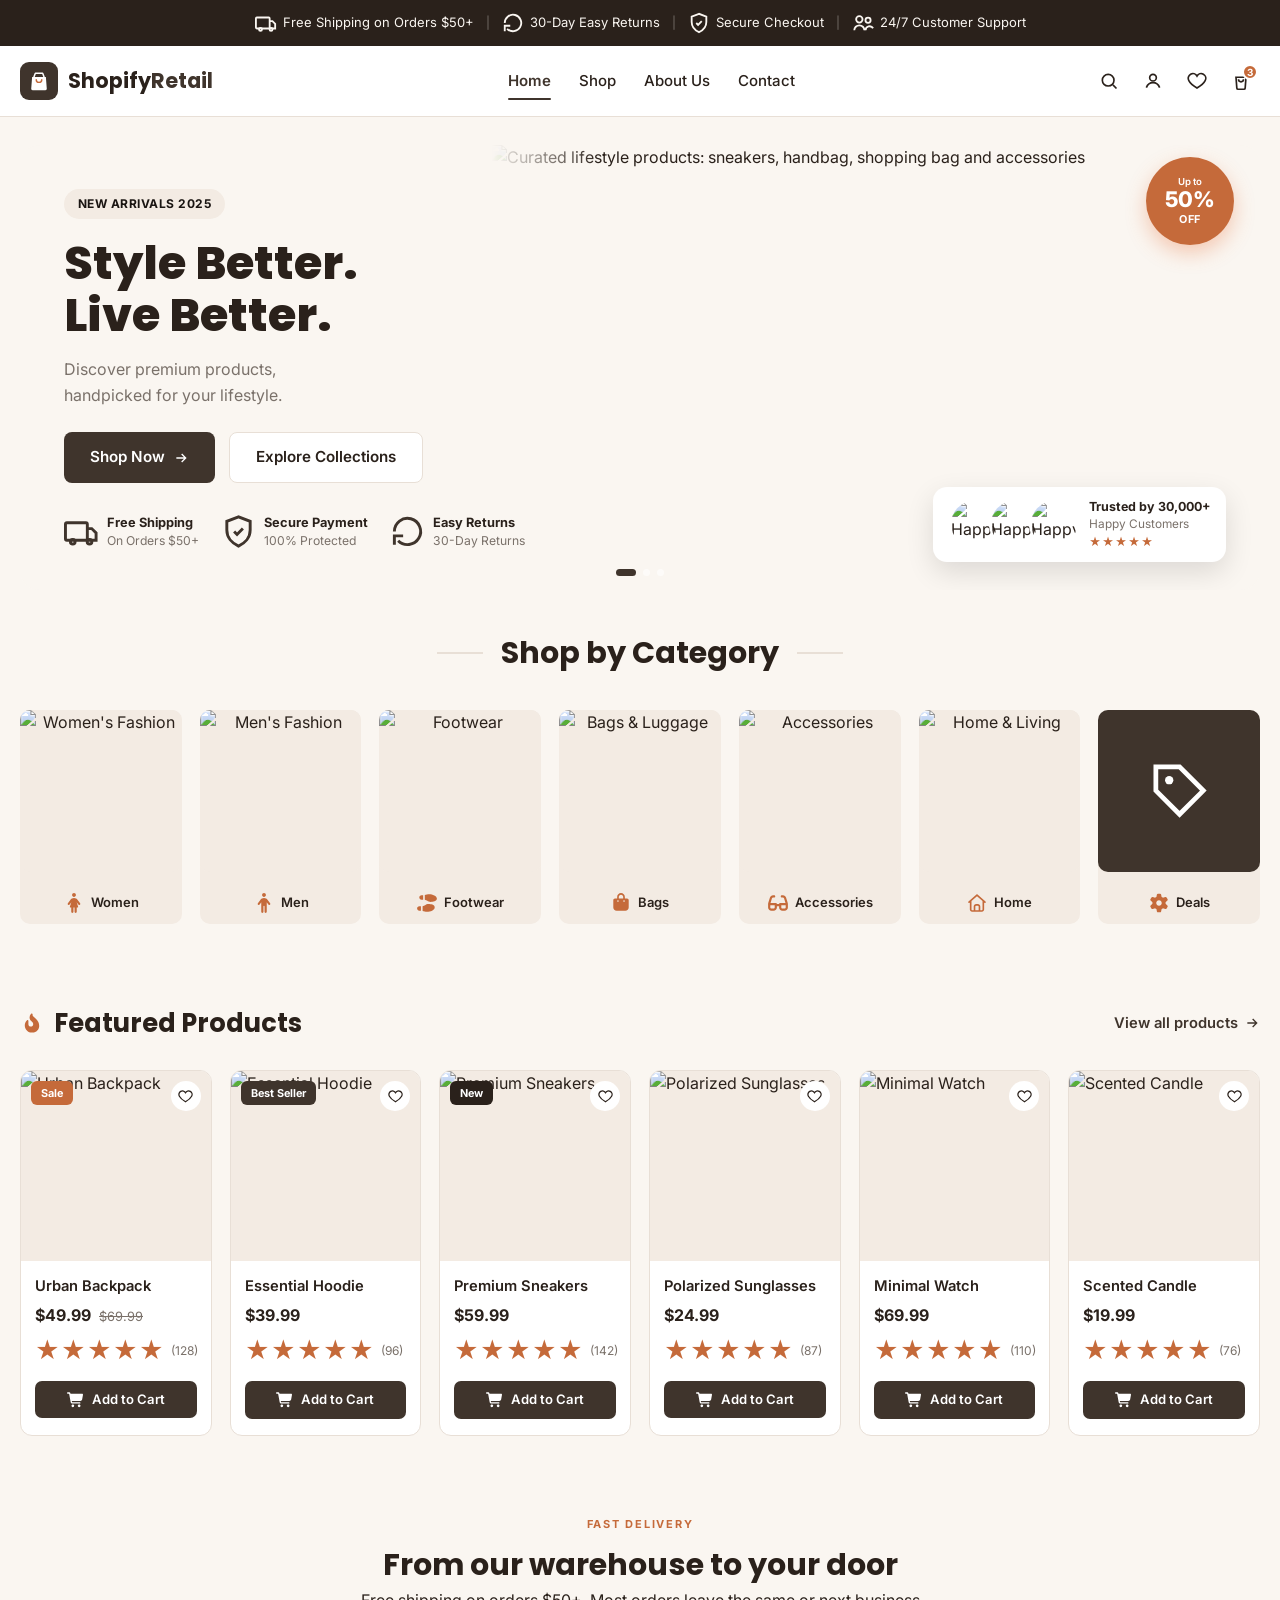
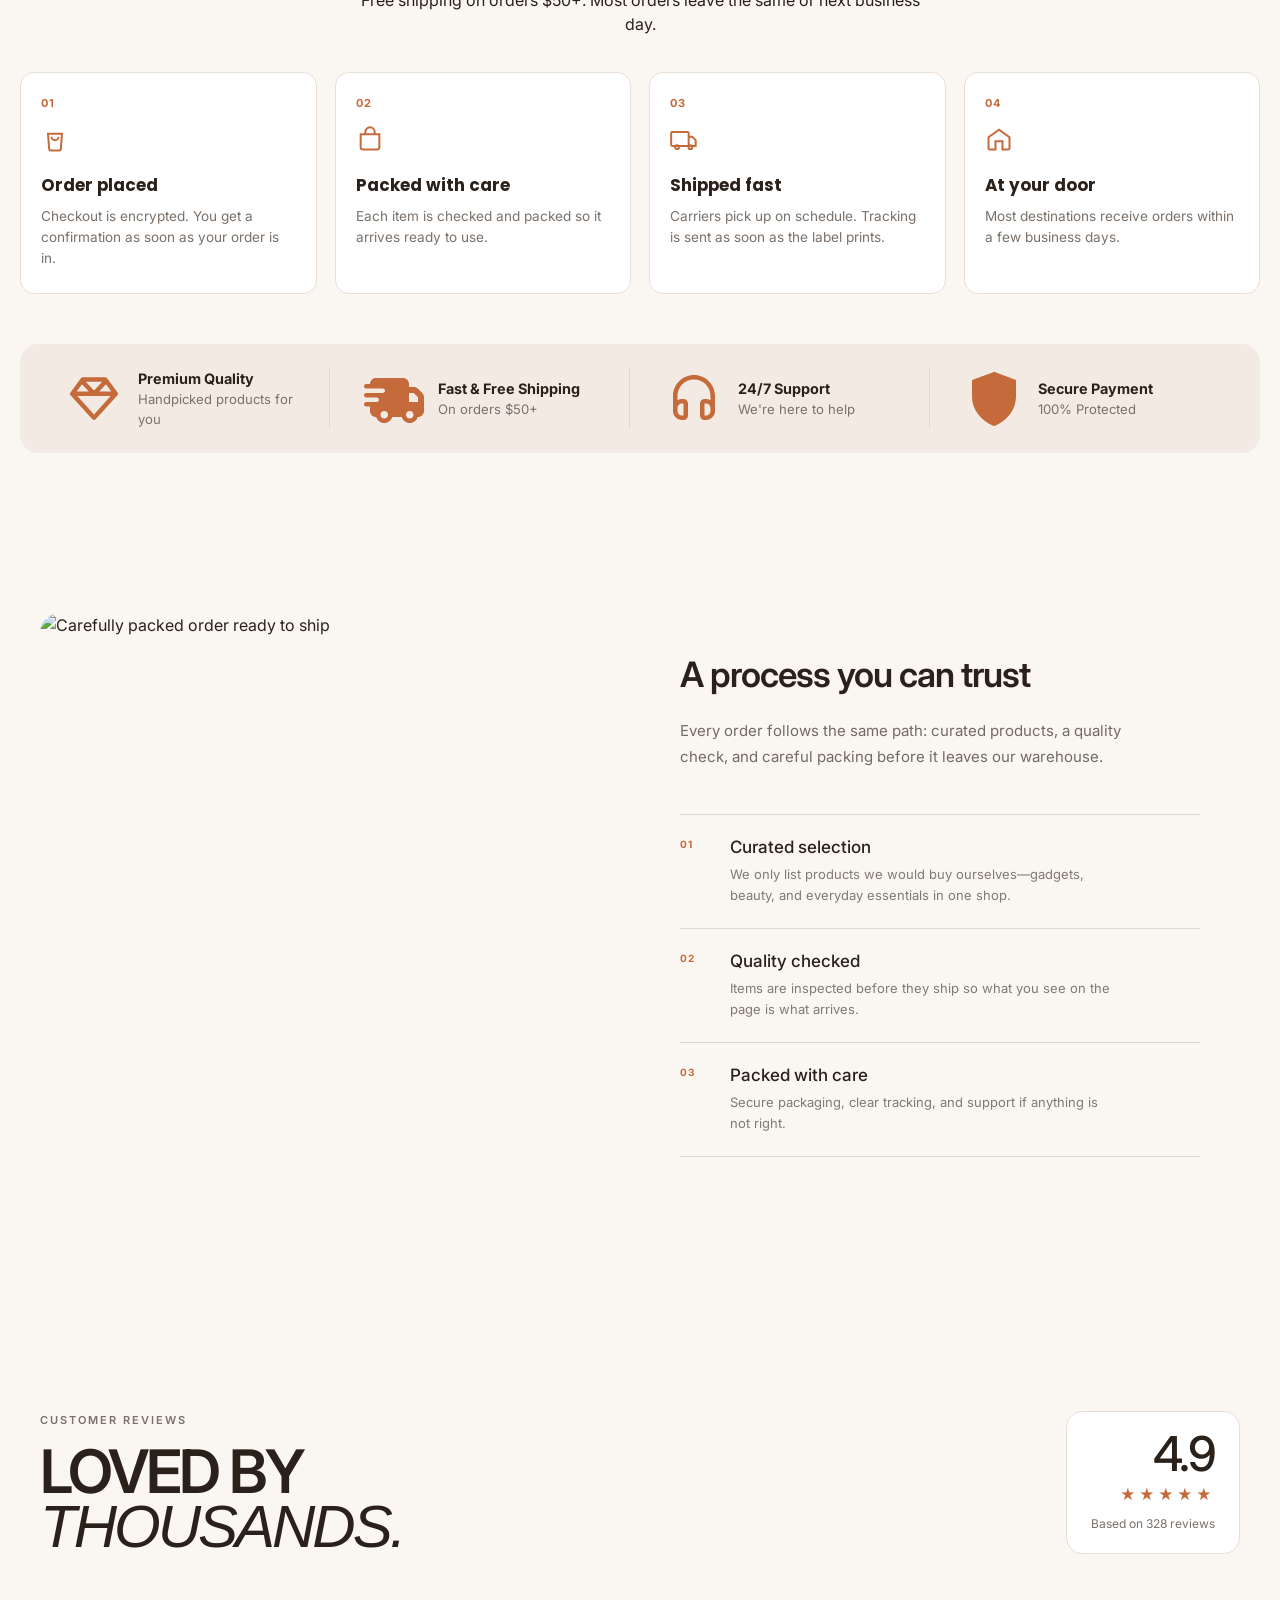
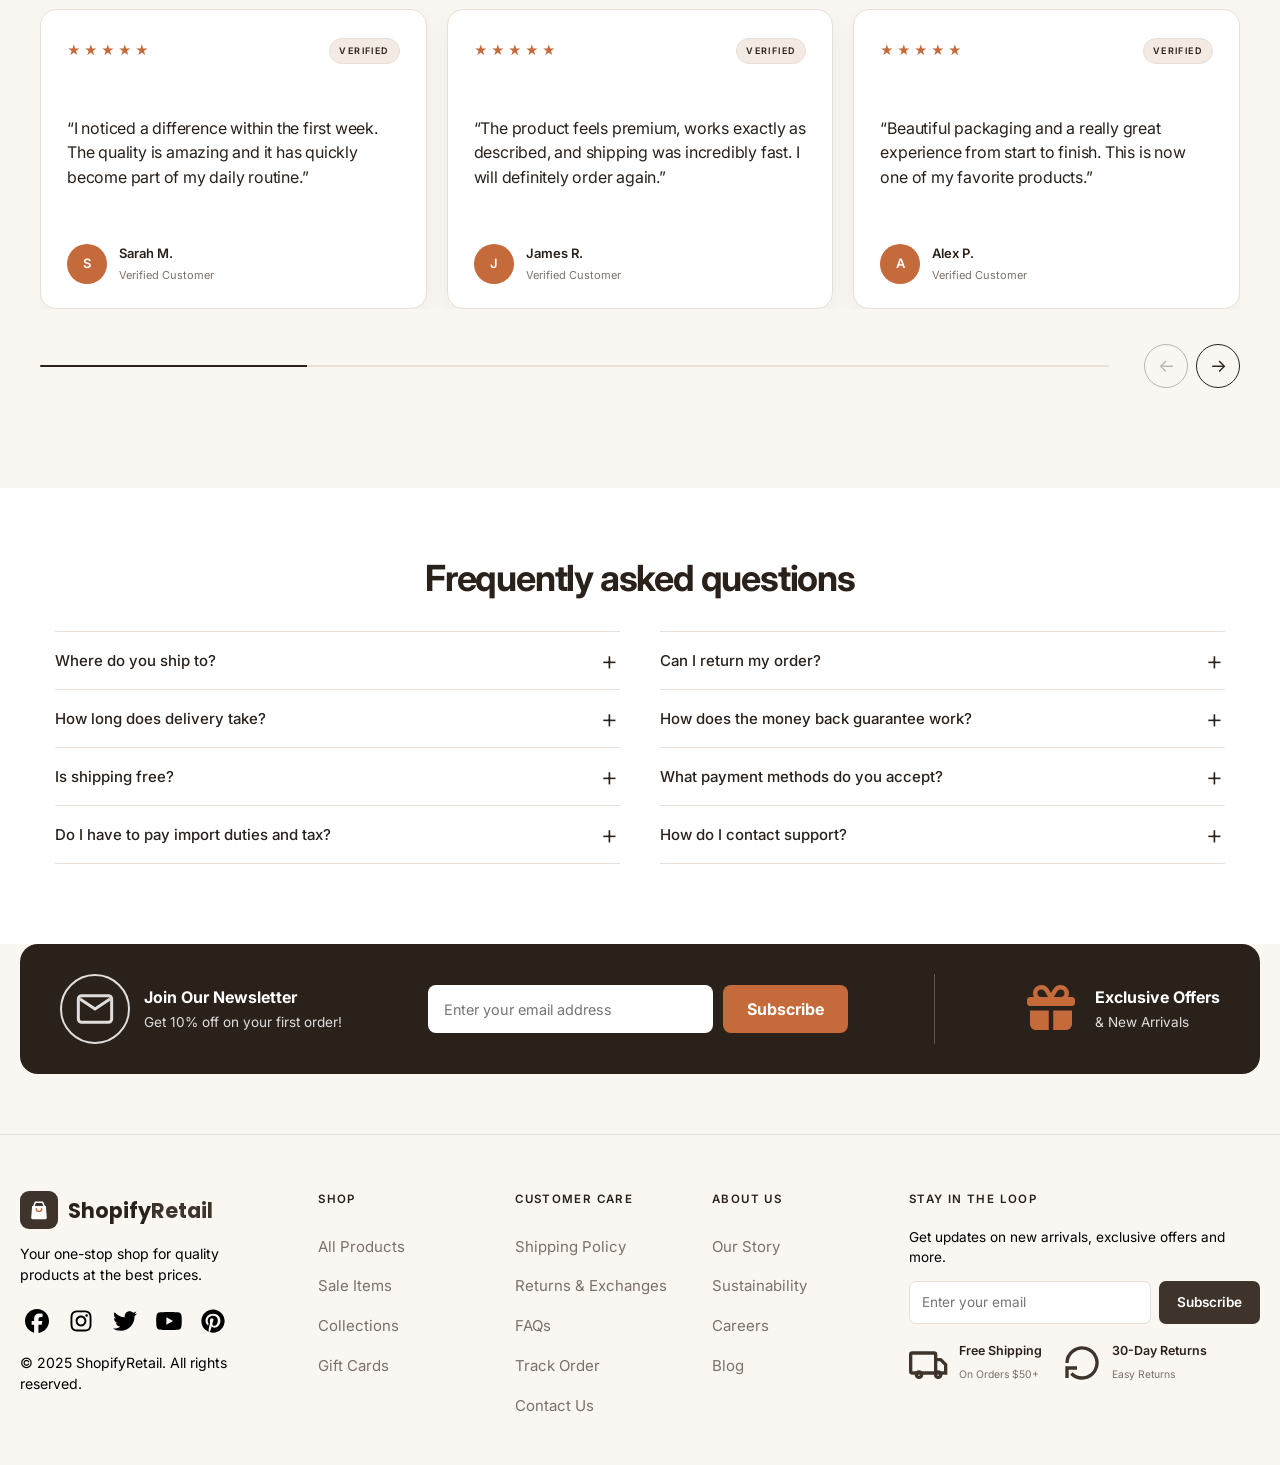
==== commit eda942ad: "Enhance product page layout and functionality by adding a delivery process section, updating styles " ====
--- a/index.html
+++ b/index.html
@@ -11,6 +11,7 @@
     href="https://fonts.googleapis.com/css2?family=Poppins:wght@500;600;700;800&family=Inter:wght@400;500;600;700&display=swap"
     rel="stylesheet">
   <link rel="stylesheet" href="style.css">
+  <link rel="stylesheet" href="product.css">
 </head>
 
 <body>
@@ -65,24 +66,15 @@
             <path d="M6.5 7.5 8 3.5h8l1.5 4" stroke="white" stroke-width="1.6" stroke-linecap="round"
               stroke-linejoin="round" />
             <path d="M4.5 7.5h15l1 13a1.5 1.5 0 0 1-1.5 1.6H5a1.5 1.5 0 0 1-1.5-1.6l1-13Z" fill="white" />
-            <path d="M9 10.5a3 3 0 0 0 6 0" stroke="#1F7A45" stroke-width="1.6" stroke-linecap="round" />
+            <path d="M9 10.5a3 3 0 0 0 6 0" stroke="#C56A3A" stroke-width="1.6" stroke-linecap="round" />
           </svg>
         </span>
         <span class="logo-text">Shopify<span class="logo-accent">Retail</span></span>
       </a>
 
       <nav class="main-nav">
-        <a href="#" class="active">Home</a>
-        <a href="/product.html">Shop <svg class="chev" viewBox="0 0 24 24" fill="none" stroke="currentColor" stroke-width="2">
-            <path d="m6 9 6 6 6-6" />
-          </svg></a>
-        <a href="#">Collections <svg class="chev" viewBox="0 0 24 24" fill="none" stroke="currentColor"
-            stroke-width="2">
-            <path d="m6 9 6 6 6-6" />
-          </svg></a>
-        <a href="#">New Arrivals</a>
-        <a href="#">Best Sellers</a>
-        <a href="#">Deals</a>
+        <a href="index.html" class="active">Home</a>
+        <a href="product.html">Shop</a>
         <a href="#">About Us</a>
         <a href="#">Contact</a>
       </nav>
@@ -117,12 +109,8 @@
       </div>
     </div>
     <nav class="mobile-nav" id="mobileNav">
-      <a href="#">Home</a>
-      <a href="#">Shop</a>
-      <a href="#">Collections</a>
-      <a href="#">New Arrivals</a>
-      <a href="#">Best Sellers</a>
-      <a href="#">Deals</a>
+      <a href="index.html">Home</a>
+      <a href="product.html">Shop</a>
       <a href="#">About Us</a>
       <a href="#">Contact</a>
     </nav>
@@ -223,7 +211,7 @@
                     d="M264 88C264 57.1 289.1 32 320 32C350.9 32 376 57.1 376 88C376 118.9 350.9 144 320 144C289.1 144 264 118.9 264 88zM240 448L214.2 448C203.3 448 195.6 437.3 199 426.9L242 297.9L193.7 363C183.2 377.2 163.1 380.2 148.9 369.6C134.7 359 131.7 339 142.3 324.8L212.8 229.8C238 196 277.7 176 320 176C362.3 176 402 196 427.2 229.9L497.7 324.9C508.2 339.1 505.3 359.1 491.1 369.7C476.9 380.3 456.9 377.3 446.3 363.1L398 298L441 426.9C444.5 437.3 436.7 448 425.8 448L400 448L400 576C400 593.7 385.7 608 368 608C350.3 608 336 593.7 336 576L336 448L304 448L304 576C304 593.7 289.7 608 272 608C254.3 608 240 593.7 240 576L240 448z" />
                 </svg>
               </span>
-              <span class="category-title">Women's Fashion</span>
+              <span class="category-title">Women</span>
             </div>
           </a>
           <a href="#" class="category-card">
@@ -237,7 +225,7 @@
                     d="M376 88C376 57.1 350.9 32 320 32C289.1 32 264 57.1 264 88C264 118.9 289.1 144 320 144C350.9 144 376 118.9 376 88zM400 300.7L446.3 363.1C456.8 377.3 476.9 380.3 491.1 369.7C505.3 359.1 508.3 339.1 497.7 324.9L427.2 229.9C402 196 362.3 176 320 176C277.7 176 238 196 212.8 229.9L142.3 324.9C131.8 339.1 134.7 359.1 148.9 369.7C163.1 380.3 183.1 377.3 193.7 363.1L240 300.7L240 576C240 593.7 254.3 608 272 608C289.7 608 304 593.7 304 576L304 416C304 407.2 311.2 400 320 400C328.8 400 336 407.2 336 416L336 576C336 593.7 350.3 608 368 608C385.7 608 400 593.7 400 576L400 300.7z" />
                 </svg>
               </span>
-              <span class="category-title">Men's Fashion</span>
+              <span class="category-title">Men</span>
             </div>
           </a>
           <a href="#" class="category-card">
@@ -265,7 +253,7 @@
                     d="M256 144C256 108.7 284.7 80 320 80C355.3 80 384 108.7 384 144L384 192L256 192L256 144zM208 192L144 192C117.5 192 96 213.5 96 240L96 448C96 501 139 544 192 544L448 544C501 544 544 501 544 448L544 240C544 213.5 522.5 192 496 192L432 192L432 144C432 82.1 381.9 32 320 32C258.1 32 208 82.1 208 144L208 192zM232 240C245.3 240 256 250.7 256 264C256 277.3 245.3 288 232 288C218.7 288 208 277.3 208 264C208 250.7 218.7 240 232 240zM384 264C384 250.7 394.7 240 408 240C421.3 240 432 250.7 432 264C432 277.3 421.3 288 408 288C394.7 288 384 277.3 384 264z" />
                 </svg>
               </span>
-              <span class="category-title">Bags & Luggage</span>
+              <span class="category-title">Bags</span>
             </div>
           </a>
           <a href="#" class="category-card">
@@ -293,7 +281,7 @@
                     d="M304 70.1C313.1 61.9 326.9 61.9 336 70.1L568 278.1C577.9 286.9 578.7 302.1 569.8 312C560.9 321.9 545.8 322.7 535.9 313.8L527.9 306.6L527.9 511.9C527.9 547.2 499.2 575.9 463.9 575.9L175.9 575.9C140.6 575.9 111.9 547.2 111.9 511.9L111.9 306.6L103.9 313.8C94 322.6 78.9 321.8 70 312C61.1 302.2 62 287 71.8 278.1L304 70.1zM320 120.2L160 263.7L160 512C160 520.8 167.2 528 176 528L224 528L224 424C224 384.2 256.2 352 296 352L344 352C383.8 352 416 384.2 416 424L416 528L464 528C472.8 528 480 520.8 480 512L480 263.7L320 120.3zM272 528L368 528L368 424C368 410.7 357.3 400 344 400L296 400C282.7 400 272 410.7 272 424L272 528z" />
                 </svg>
               </span>
-              <span class="category-title">Home & Living</span>
+              <span class="category-title">Home</span>
             </div>
           </a>
           <a href="#" class="category-card">
@@ -310,7 +298,7 @@
                     d="M259.1 73.5C262.1 58.7 275.2 48 290.4 48L350.2 48C365.4 48 378.5 58.7 381.5 73.5L396 143.5C410.1 149.5 423.3 157.2 435.3 166.3L503.1 143.8C517.5 139 533.3 145 540.9 158.2L570.8 210C578.4 223.2 575.7 239.8 564.3 249.9L511 297.3C511.9 304.7 512.3 312.3 512.3 320C512.3 327.7 511.8 335.3 511 342.7L564.4 390.2C575.8 400.3 578.4 417 570.9 430.1L541 481.9C533.4 495 517.6 501.1 503.2 496.3L435.4 473.8C423.3 482.9 410.1 490.5 396.1 496.6L381.7 566.5C378.6 581.4 365.5 592 350.4 592L290.6 592C275.4 592 262.3 581.3 259.3 566.5L244.9 496.6C230.8 490.6 217.7 482.9 205.6 473.8L137.5 496.3C123.1 501.1 107.3 495.1 99.7 481.9L69.8 430.1C62.2 416.9 64.9 400.3 76.3 390.2L129.7 342.7C128.8 335.3 128.4 327.7 128.4 320C128.4 312.3 128.9 304.7 129.7 297.3L76.3 249.8C64.9 239.7 62.3 223 69.8 209.9L99.7 158.1C107.3 144.9 123.1 138.9 137.5 143.7L205.3 166.2C217.4 157.1 230.6 149.5 244.6 143.4L259.1 73.5zM320.3 400C364.5 399.8 400.2 363.9 400 319.7C399.8 275.5 363.9 239.8 319.7 240C275.5 240.2 239.8 276.1 240 320.3C240.2 364.5 276.1 400.2 320.3 400z" />
                 </svg>
               </span>
-              <span class="category-title">Deals & Offers</span>
+              <span class="category-title">Deals</span>
             </div>
           </a>
         </div>
@@ -476,6 +464,56 @@
       </div>
     </section>
 
+    <!-- ============ FAST DELIVERY PROCESS ============ -->
+    <section class="delivery-process" id="delivery">
+      <div class="container">
+        <div class="delivery-header">
+          <span class="delivery-eyebrow">FAST DELIVERY</span>
+          <h2 class="section-heading">From our warehouse to your door</h2>
+          <p class="delivery-intro">Free shipping on orders $50+. Most orders leave the same or next business day.</p>
+        </div>
+        <div class="delivery-grid">
+          <article class="delivery-step">
+            <span class="delivery-num">01</span>
+            <svg viewBox="0 0 24 24" fill="none" stroke="currentColor" stroke-width="1.7" aria-hidden="true">
+              <path d="M6 7.5h12l-1 13a1.5 1.5 0 0 1-1.5 1.4H8.5A1.5 1.5 0 0 1 7 20.5l-1-13Z" />
+              <path d="M9 10a3 3 0 0 0 6 0" />
+            </svg>
+            <h3>Order placed</h3>
+            <p>Checkout is encrypted. You get a confirmation as soon as your order is in.</p>
+          </article>
+          <article class="delivery-step">
+            <span class="delivery-num">02</span>
+            <svg viewBox="0 0 24 24" fill="none" stroke="currentColor" stroke-width="1.7" aria-hidden="true">
+              <path d="M4 8h16v11a2 2 0 0 1-2 2H6a2 2 0 0 1-2-2V8Z" />
+              <path d="M8 8V6a4 4 0 0 1 8 0v2" />
+            </svg>
+            <h3>Packed with care</h3>
+            <p>Each item is checked and packed so it arrives ready to use.</p>
+          </article>
+          <article class="delivery-step">
+            <span class="delivery-num">03</span>
+            <svg viewBox="0 0 24 24" fill="none" stroke="currentColor" stroke-width="1.7" aria-hidden="true">
+              <rect x="1" y="6" width="15" height="12" rx="1" />
+              <path d="M16 10h3l3 3v5h-6" />
+              <circle cx="6" cy="19" r="1.6" />
+              <circle cx="17.5" cy="19" r="1.6" />
+            </svg>
+            <h3>Shipped fast</h3>
+            <p>Carriers pick up on schedule. Tracking is sent as soon as the label prints.</p>
+          </article>
+          <article class="delivery-step">
+            <span class="delivery-num">04</span>
+            <svg viewBox="0 0 24 24" fill="none" stroke="currentColor" stroke-width="1.7" aria-hidden="true">
+              <path d="M3 10.5 12 4l9 6.5V20a1 1 0 0 1-1 1h-5v-7H9v7H4a1 1 0 0 1-1-1v-9.5Z" />
+            </svg>
+            <h3>At your door</h3>
+            <p>Most destinations receive orders within a few business days.</p>
+          </article>
+        </div>
+      </div>
+    </section>
+
     <!-- ============ 6. TRUST / BENEFITS STRIP ============ -->
     <section class="benefits">
       <div class="container">
@@ -507,6 +545,240 @@
               <path d="m9 12 2 2 4-4" />
             </svg>
             <div><strong>Secure Payment</strong><span>100% Protected</span></div>
+          </div>
+        </div>
+      </div>
+    </section>
+
+    <!-- ============ TRUSTED PROCESS ============ -->
+    <section class="image-content-section home-process" id="process">
+      <div class="image-content-container">
+        <div class="image-content-image">
+          <img src="https://images.unsplash.com/photo-1553062407-98eeb64c6a62?auto=format&fit=crop&w=900&q=80"
+            alt="Carefully packed order ready to ship" loading="lazy">
+        </div>
+        <div class="image-content-content">
+          <h2>A process you can trust</h2>
+          <p class="image-content-intro">Every order follows the same path: curated products, a quality check, and careful packing before it leaves our warehouse.</p>
+          <div class="image-content-point">
+            <span class="image-content-point-number">01</span>
+            <div>
+              <h3>Curated selection</h3>
+              <p>We only list products we would buy ourselves—gadgets, beauty, and everyday essentials in one shop.</p>
+            </div>
+          </div>
+          <div class="image-content-point">
+            <span class="image-content-point-number">02</span>
+            <div>
+              <h3>Quality checked</h3>
+              <p>Items are inspected before they ship so what you see on the page is what arrives.</p>
+            </div>
+          </div>
+          <div class="image-content-point">
+            <span class="image-content-point-number">03</span>
+            <div>
+              <h3>Packed with care</h3>
+              <p>Secure packaging, clear tracking, and support if anything is not right.</p>
+            </div>
+          </div>
+        </div>
+      </div>
+    </section>
+
+    <!-- ============ CUSTOMER REVIEWS ============ -->
+    <section class="reviews-section" id="reviews">
+      <div class="reviews-container">
+        <div class="reviews-top">
+          <div class="reviews-heading">
+            <span class="reviews-eyebrow">CUSTOMER REVIEWS</span>
+            <h2>LOVED BY<br><span>THOUSANDS.</span></h2>
+          </div>
+          <div class="reviews-rating">
+            <div class="rating-number">4.9</div>
+            <div class="rating-stars">★★★★★</div>
+            <p>Based on 328 reviews</p>
+          </div>
+        </div>
+        <div class="reviews-slider-wrapper">
+          <div class="reviews-slider" id="reviewsSlider">
+            <article class="review-card">
+              <div class="review-card-top">
+                <div class="review-stars">★★★★★</div>
+                <span class="review-verified">VERIFIED</span>
+              </div>
+              <p class="review-text">“I noticed a difference within the first week. The quality is amazing and it has quickly become part of my daily routine.”</p>
+              <div class="review-author">
+                <div class="review-avatar">S</div>
+                <div>
+                  <strong>Sarah M.</strong>
+                  <span>Verified Customer</span>
+                </div>
+              </div>
+            </article>
+            <article class="review-card">
+              <div class="review-card-top">
+                <div class="review-stars">★★★★★</div>
+                <span class="review-verified">VERIFIED</span>
+              </div>
+              <p class="review-text">“The product feels premium, works exactly as described, and shipping was incredibly fast. I will definitely order again.”</p>
+              <div class="review-author">
+                <div class="review-avatar">J</div>
+                <div>
+                  <strong>James R.</strong>
+                  <span>Verified Customer</span>
+                </div>
+              </div>
+            </article>
+            <article class="review-card">
+              <div class="review-card-top">
+                <div class="review-stars">★★★★★</div>
+                <span class="review-verified">VERIFIED</span>
+              </div>
+              <p class="review-text">“Beautiful packaging and a really great experience from start to finish. This is now one of my favorite products.”</p>
+              <div class="review-author">
+                <div class="review-avatar">A</div>
+                <div>
+                  <strong>Alex P.</strong>
+                  <span>Verified Customer</span>
+                </div>
+              </div>
+            </article>
+            <article class="review-card">
+              <div class="review-card-top">
+                <div class="review-stars">★★★★★</div>
+                <span class="review-verified">VERIFIED</span>
+              </div>
+              <p class="review-text">“Super easy to use and the results have been impressive. I really appreciate the clean ingredients and thoughtful design.”</p>
+              <div class="review-author">
+                <div class="review-avatar">E</div>
+                <div>
+                  <strong>Emma K.</strong>
+                  <span>Verified Customer</span>
+                </div>
+              </div>
+            </article>
+            <article class="review-card">
+              <div class="review-card-top">
+                <div class="review-stars">★★★★★</div>
+                <span class="review-verified">VERIFIED</span>
+              </div>
+              <p class="review-text">“Checkout was simple, delivery landed ahead of schedule, and the item matched the listing exactly.”</p>
+              <div class="review-author">
+                <div class="review-avatar">M</div>
+                <div>
+                  <strong>Maya L.</strong>
+                  <span>Verified Customer</span>
+                </div>
+              </div>
+            </article>
+            <article class="review-card">
+              <div class="review-card-top">
+                <div class="review-stars">★★★★★</div>
+                <span class="review-verified">VERIFIED</span>
+              </div>
+              <p class="review-text">“Support answered the same day when I had a size question. That kind of follow-through is rare.”</p>
+              <div class="review-author">
+                <div class="review-avatar">D</div>
+                <div>
+                  <strong>David T.</strong>
+                  <span>Verified Customer</span>
+                </div>
+              </div>
+            </article>
+          </div>
+        </div>
+        <div class="reviews-controls">
+          <div class="reviews-progress">
+            <div class="reviews-progress-bar" id="reviewsProgress"></div>
+          </div>
+          <div class="reviews-arrows">
+            <button class="review-arrow review-prev" id="reviewPrev" type="button" aria-label="Previous review">←</button>
+            <button class="review-arrow review-next" id="reviewNext" type="button" aria-label="Next review">→</button>
+          </div>
+        </div>
+      </div>
+    </section>
+
+    <!-- ============ FAQ ============ -->
+    <section class="faq-section" id="faq">
+      <div class="faq-container">
+        <h2 class="faq-title">Frequently asked questions</h2>
+        <div class="faq-grid">
+          <div class="faq-column">
+            <div class="faq-item">
+              <button class="faq-question" type="button" aria-expanded="false">
+                <span>Where do you ship to?</span>
+                <span class="faq-icon">+</span>
+              </button>
+              <div class="faq-answer">
+                <p>We ship to supported destinations worldwide. Availability and delivery times are shown during checkout.</p>
+              </div>
+            </div>
+            <div class="faq-item">
+              <button class="faq-question" type="button" aria-expanded="false">
+                <span>How long does delivery take?</span>
+                <span class="faq-icon">+</span>
+              </button>
+              <div class="faq-answer">
+                <p>Most orders leave the same or next business day. Typical delivery is a few business days, depending on destination.</p>
+              </div>
+            </div>
+            <div class="faq-item">
+              <button class="faq-question" type="button" aria-expanded="false">
+                <span>Is shipping free?</span>
+                <span class="faq-icon">+</span>
+              </button>
+              <div class="faq-answer">
+                <p>Yes. Orders $50 and over include free shipping. Tracking is emailed as soon as your parcel is with the carrier.</p>
+              </div>
+            </div>
+            <div class="faq-item">
+              <button class="faq-question" type="button" aria-expanded="false">
+                <span>Do I have to pay import duties and tax?</span>
+                <span class="faq-icon">+</span>
+              </button>
+              <div class="faq-answer">
+                <p>Import duties and taxes may vary by destination. Any applicable charges are the customer's responsibility.</p>
+              </div>
+            </div>
+          </div>
+          <div class="faq-column">
+            <div class="faq-item">
+              <button class="faq-question" type="button" aria-expanded="false">
+                <span>Can I return my order?</span>
+                <span class="faq-icon">+</span>
+              </button>
+              <div class="faq-answer">
+                <p>Yes. Eligible products can be returned within 30 days. Contact support if you need help with an exchange.</p>
+              </div>
+            </div>
+            <div class="faq-item">
+              <button class="faq-question" type="button" aria-expanded="false">
+                <span>How does the money back guarantee work?</span>
+                <span class="faq-icon">+</span>
+              </button>
+              <div class="faq-answer">
+                <p>If you are not satisfied, contact us within the guarantee period and we will help you with the return process.</p>
+              </div>
+            </div>
+            <div class="faq-item">
+              <button class="faq-question" type="button" aria-expanded="false">
+                <span>What payment methods do you accept?</span>
+                <span class="faq-icon">+</span>
+              </button>
+              <div class="faq-answer">
+                <p>Visa, Mastercard, Amex, PayPal, and Shop Pay. Checkout is encrypted from start to finish.</p>
+              </div>
+            </div>
+            <div class="faq-item">
+              <button class="faq-question" type="button" aria-expanded="false">
+                <span>How do I contact support?</span>
+                <span class="faq-icon">+</span>
+              </button>
+              <div class="faq-answer">
+                <p>Use the Contact link in the header or email us anytime. We typically reply within one business day.</p>
+              </div>
+            </div>
           </div>
         </div>
       </div>
@@ -557,7 +829,7 @@
               <path d="M6.5 7.5 8 3.5h8l1.5 4" stroke="white" stroke-width="1.6" stroke-linecap="round"
                 stroke-linejoin="round" />
               <path d="M4.5 7.5h15l1 13a1.5 1.5 0 0 1-1.5 1.6H5a1.5 1.5 0 0 1-1.5-1.6l1-13Z" fill="white" />
-              <path d="M9 10.5a3 3 0 0 0 6 0" stroke="#1F7A45" stroke-width="1.6" stroke-linecap="round" />
+              <path d="M9 10.5a3 3 0 0 0 6 0" stroke="#C56A3A" stroke-width="1.6" stroke-linecap="round" />
             </svg>
           </span>
           <span class="logo-text">Shopify<span class="logo-accent">Retail</span></span>
@@ -602,9 +874,7 @@
 
       <nav class="footer-col">
         <h4>Shop</h4>
-        <a href="#">All Products</a>
-        <a href="#">New Arrivals</a>
-        <a href="#">Best Sellers</a>
+        <a href="product.html">All Products</a>
         <a href="#">Sale Items</a>
         <a href="#">Collections</a>
         <a href="#">Gift Cards</a>
@@ -614,7 +884,7 @@
         <h4>Customer Care</h4>
         <a href="#">Shipping Policy</a>
         <a href="#">Returns & Exchanges</a>
-        <a href="#">FAQs</a>
+        <a href="#faq">FAQs</a>
         <a href="#">Track Order</a>
         <a href="#">Contact Us</a>
       </nav>
--- a/style.css
+++ b/style.css
@@ -42,17 +42,18 @@
    2. VARIABLES
    ========================================================== */
 :root {
-  --dark-green: #0F3D24;
-  --primary-green: #1F7A45;
-  --primary-green-dark: #145C34;
-  --light-green: #E7F0DD;
-  --cream: #FBF6EB;
+  --dark-green: #2A211B;
+  --primary-green: #3F342C;
+  --primary-green-dark: #1A1512;
+  --light-green: #F3EBE3;
+  --cream: #FAF6F1;
   --white: #FFFFFF;
-  --black: #1A1A1A;
-  --text-dark: #24291F;
-  --text-muted: #6B7280;
-  --orange: #E8743C;
-  --border: #E7E2D6;
+  --black: #2A211B;
+  --text-dark: #2A211B;
+  --text-muted: #7A716A;
+  --orange: #C56A3A;
+  --pink: #C56A3A;
+  --border: #E8DFD6;
 
   --font-heading: "Poppins", Arial, sans-serif;
   --font-body: "Inter", Arial, sans-serif;
@@ -64,6 +65,7 @@
 body {
   font-family: var(--font-body);
   color: var(--text-dark);
+  background: var(--cream);
   line-height: 1.5;
   -webkit-font-smoothing: antialiased;
 }
@@ -135,7 +137,7 @@
    ========================================================== */
 .announcement-bar {
   background: var(--dark-green);
-  color: #EAF3EC;
+  color: #FAF6F1;
   font-size: 0.76rem;
 }
 
@@ -299,7 +301,7 @@
   position: absolute;
   top: 2px;
   right: 2px;
-  background: var(--primary-green);
+  background: var(--orange);
   color: var(--white);
   font-size: 0.62rem;
   font-weight: 700;
@@ -351,7 +353,7 @@
 
 .hero-banner {
   position: relative;
-  background: #F3ECDA;
+  background: var(--cream);
   border-radius: 20px;
   overflow: hidden;
   min-height: 430px;
@@ -532,7 +534,7 @@
 }
 
 .stars {
-  color: #F5A623;
+  color: var(--orange);
   letter-spacing: 1px;
   font-size: 0.72rem;
 }
@@ -574,7 +576,7 @@
 }
 
 .category-card {
-  background: #FCF5ED;
+  background: var(--light-green);
   border-radius: 10px;
   border: none;
   padding: 0;
@@ -615,19 +617,20 @@
 
 .category-icon {
   display: inline-flex;
-
-  margin-bottom: 6px;
+  flex-shrink: 0;
+  margin-bottom: 0;
 }
 
 .category-icon svg {
-  width: 30px;
-  fill: var(--primary-green);
+  width: 22px;
+  height: 22px;
+  fill: var(--orange);
 }
 
 .category-icon-with-text-c {
   display: flex;
-  gap: 10px;
-  padding: 10px;
+  gap: 6px;
+  padding: 8px 6px 10px;
   align-items: center;
   justify-content: center;
 }
@@ -635,8 +638,10 @@
 .category-title {
   display: block;
   text-align: start;
-  font-size: 15px;
+  font-size: 13px;
   font-weight: 600;
+  line-height: 1.2;
+  white-space: nowrap;
   color: var(--black);
 }
 
@@ -668,7 +673,7 @@
 .featured-title svg {
   width: 24px;
   height: 24px;
-  fill: #F74601;
+  fill: var(--orange);
 }
 
 .view-all {
@@ -808,7 +813,7 @@
 }
 
 .rating .stars {
-  color: #F5A623;
+  color: var(--orange);
   font-size: 24px;
   letter-spacing: 1px;
 }
@@ -836,7 +841,7 @@
 .btn-add-cart svg {
   width: 18px;
   height: 18px;
-  fill: #fff;
+  fill: var(--white);
 }
 
 .btn-add-cart:hover {
@@ -873,8 +878,8 @@
 
 .benefit-item svg {
   width: 60px;
-  fill: var(--primary-green-dark);
-  color: var(--primary-green-dark);
+  fill: var(--orange);
+  color: var(--orange);
   flex-shrink: 0;
 }
 
@@ -929,7 +934,7 @@
 .mail-circle {
   width: 70px;
   height: 70px;
-  border: 2px solid #FFFFFF;
+  border: 2px solid var(--white);
   border-radius: 50%;
   display: flex;
   align-items: center;
@@ -956,7 +961,7 @@
 
 .newsletter-right svg {
   width: 60px;
-  fill: #80B433;
+  fill: var(--orange);
   flex-shrink: 0;
 }
 
@@ -986,14 +991,14 @@
 }
 
 .newsletter-form button:hover {
-  background: #D5622C;
+  background: var(--primary-green);
 }
 
 /* ==========================================================
    11. FOOTER
    ========================================================== */
 .site-footer {
-  background: #FDFBF6;
+  background: var(--cream);
   padding: 56px 0 0;
   border-top: 1px solid var(--border);
 }
@@ -1006,16 +1011,16 @@
 }
 
 .footer-col h4 {
-  font-size: 0.95rem;
-  font-weight: 700;
-  margin-bottom: 16px;
+  font-size: 0.72rem;
+  font-weight: 600;
+  letter-spacing: 0.12em;
+  text-transform: uppercase;
+  margin-bottom: 18px;
   color: var(--black);
 }
 
-.footer-col nav a,
 .footer-col a {
   display: block;
-  color: black;
 }
 
 .footer-bottom-c p {
@@ -1029,15 +1034,16 @@
   max-width: 260px;
 }
 
-.footer-col nav a {
-  color: black;
-  font-size: 0.88rem;
+nav.footer-col a {
+  color: var(--text-muted);
+  font-size: 15px;
+  line-height: 1.85;
   padding: 6px 0;
   transition: color 0.2s ease;
 }
 
-.footer-col nav a:hover {
-  color: var(--primary-green);
+nav.footer-col a:hover {
+  color: var(--text-dark);
 }
 
 .social-icons {
@@ -1251,6 +1257,10 @@
     scroll-snap-align: start;
   }
 
+  .category-title {
+    font-size: 12px;
+  }
+
   .product-grid {
     grid-template-columns: repeat(2, 1fr);
   }
@@ -1349,4 +1359,96 @@
     font-size: 1.4rem;
     gap: 10px;
   }
+}
+
+/* ==========================================================
+   FAST DELIVERY PROCESS
+   ========================================================== */
+.delivery-process {
+  padding: 10px 0 40px;
+}
+
+.delivery-header {
+  text-align: center;
+  max-width: 560px;
+  margin: 0 auto 36px;
+}
+
+.delivery-eyebrow {
+  display: block;
+  margin-bottom: 10px;
+  font-size: 11px;
+  font-weight: 700;
+  letter-spacing: 0.16em;
+  color: var(--orange);
+}
+
+.delivery-header .section-heading {
+  margin-bottom: 0;
+}
+
+.delivery-grid {
+  display: grid;
+  grid-template-columns: repeat(4, 1fr);
+  gap: 18px;
+}
+
+.delivery-step {
+  background: var(--white);
+  border: 1px solid var(--border);
+  border-radius: 14px;
+  padding: 22px 20px 24px;
+}
+
+.delivery-num {
+  display: block;
+  margin-bottom: 14px;
+  font-size: 11px;
+  font-weight: 700;
+  letter-spacing: 0.12em;
+  color: var(--orange);
+}
+
+.delivery-step svg {
+  width: 28px;
+  height: 28px;
+  color: var(--orange);
+  margin-bottom: 14px;
+}
+
+.delivery-step h3 {
+  font-family: var(--font-heading);
+  font-size: 1.05rem;
+  font-weight: 700;
+  margin-bottom: 8px;
+  color: var(--text-dark);
+}
+
+.delivery-step p {
+  font-size: 0.85rem;
+  line-height: 1.55;
+  color: var(--text-muted);
+}
+
+.home-process .image-content-point-number {
+  color: var(--orange);
+  font-weight: 700;
+  opacity: 1;
+}
+
+.reviews-section .rating-stars,
+.reviews-section .review-stars {
+  color: var(--orange);
+}
+
+@media (max-width: 900px) {
+  .delivery-grid {
+    grid-template-columns: repeat(2, 1fr);
+  }
+}
+
+@media (max-width: 600px) {
+  .delivery-grid {
+    grid-template-columns: 1fr;
+  }
 }
--- a/product.css
+++ b/product.css
@@ -0,0 +1,3788 @@
+/* =========================================
+   PRODUCT MAIN SECTION
+========================================= */
+.pdp-section {
+  width: 100%;
+  padding: 70px 0 110px;
+  background: var(--cream);
+  overflow: visible;
+}
+
+.pdp-container {
+  width: min(1280px, calc(100% - 50px));
+  margin: 0 auto;
+  display: grid;
+  grid-template-columns: minmax(0, 1.05fr) minmax(430px, .95fr);
+  gap: 80px;
+  align-items: start;
+}
+
+/* ================================= LEFT GALLERY ================================= */
+.pdp-gallery {
+  position: sticky;
+  top: 88px;
+}
+
+.pdp-main-image {
+  position: relative;
+  width: 100%;
+  aspect-ratio: 1 / 1;
+  overflow: hidden;
+  border-radius: 20px;
+  background: var(--light-green);
+}
+
+.pdp-main-image img {
+  width: 100%;
+  height: 100%;
+  display: block;
+  object-fit: cover;
+  transition: opacity .25s ease;
+}
+
+.pdp-thumbnails {
+  display: grid;
+  grid-template-columns: repeat(4, 1fr);
+  gap: 12px;
+  margin-top: 12px;
+}
+
+.pdp-thumbnail {
+  padding: 0;
+  border: 1px solid transparent;
+  border-radius: 10px;
+  background: transparent;
+  overflow: hidden;
+  cursor: pointer;
+  opacity: .65;
+  transition: opacity .25s ease, border-color .25s ease;
+}
+
+.pdp-thumbnail:hover {
+  opacity: 1;
+}
+
+.pdp-thumbnail.active {
+  border-color: var(--text-dark);
+  opacity: 1;
+}
+
+.pdp-thumbnail img {
+  width: 100%;
+  aspect-ratio: 1;
+  display: block;
+  object-fit: cover;
+}
+
+/* ================================= PRODUCT INFORMATION ================================= */
+.pdp-information {
+  padding-top: 5px;
+}
+
+.pdp-product-label {
+  margin-bottom: 15px;
+  font-size: 10px;
+  font-weight: 600;
+  letter-spacing: 2px;
+  opacity: .5;
+}
+
+.pdp-title {
+  margin: 0;
+  font-size: clamp(28px, 4vw, 44px);
+  line-height: 1.05;
+  font-weight: 600;
+  letter-spacing: -0.03em;
+}
+
+.pdp-title em {
+  display: block;
+  font-style: italic;
+}
+
+/* ================================= RATING ================================= */
+.pdp-rating {
+  display: inline-flex;
+  align-items: center;
+  gap: 8px;
+  margin-top: 25px;
+  font-size: 12px;
+  color: inherit;
+  text-decoration: none;
+  width: fit-content;
+}
+
+.pdp-rating:hover .pdp-review-count {
+  text-decoration: underline;
+  opacity: 0.8;
+}
+
+.pdp-stars {
+  display: inline-flex;
+  gap: 1px;
+  color: inherit;
+}
+
+.pdp-stars svg {
+  width: 15px;
+  height: 15px;
+}
+
+.pdp-review-count {
+  opacity: .5;
+}
+
+/* ================================= PRICE ================================= */
+.pdp-price-wrapper {
+  display: flex;
+  align-items: center;
+  flex-wrap: wrap;
+  gap: 12px;
+  margin-top: 22px;
+}
+
+.pdp-price {
+  font-size: 27px;
+  font-weight: 500;
+}
+
+.pdp-compare-price {
+  font-size: 15px;
+  text-decoration: line-through;
+  opacity: .4;
+}
+
+.pdp-save {
+  padding: 5px 9px;
+  border-radius: 100px;
+  background: var(--text-dark);
+  color: var(--white);
+  font-size: 8px;
+  font-weight: 600;
+  letter-spacing: 1px;
+}
+
+/* ================================= DESCRIPTION ================================= */
+.pdp-description {
+  max-width: 540px;
+  margin: 22px 0 30px;
+  font-size: 14px;
+  font-weight: 400;
+  line-height: 1.7;
+}
+
+/* ================================= BENEFITS ================================= */
+.pdp-benefits {
+  display: grid;
+  grid-template-columns: repeat(2, 1fr);
+  border-top: 1px solid rgba(0, 0, 0, .12);
+  border-bottom: 1px solid rgba(0, 0, 0, .12);
+  margin-bottom: 30px;
+}
+
+.pdp-benefit {
+  display: flex;
+  gap: 12px;
+  padding: 18px 15px 18px 0;
+}
+
+.pdp-benefit:nth-child(even) {
+  padding-left: 15px;
+  border-left: 1px solid rgba(0, 0, 0, .12);
+}
+
+.pdp-benefit:nth-child(1),
+.pdp-benefit:nth-child(2) {
+  border-bottom: 1px solid rgba(0, 0, 0, .12);
+}
+
+.pdp-benefit-icon {
+  flex: 0 0 25px;
+  width: 25px;
+  height: 25px;
+  display: flex;
+  align-items: center;
+  justify-content: center;
+  border: 1px solid var(--text-dark);
+  border-radius: 50%;
+  font-size: 10px;
+}
+
+.pdp-benefit-icon svg {
+  width: 13px;
+  height: 13px;
+}
+
+.pdp-benefit strong {
+  display: block;
+  margin-bottom: 5px;
+  font-size: 14px;
+  font-weight: 600;
+}
+
+.pdp-benefit p {
+  margin: 0;
+  font-size: 12px;
+  line-height: 1.5;
+}
+
+/* ================================= PURCHASE OPTIONS ================================= */
+.pdp-purchase-label {
+  margin-bottom: 10px;
+  font-size: 12px;
+  font-weight: 600;
+  letter-spacing: 1.5px;
+}
+
+.pdp-purchase-options {
+  display: flex;
+  flex-direction: column;
+  gap: 10px;
+}
+
+.pdp-purchase-option {
+  width: 100%;
+  display: flex;
+  align-items: center;
+  gap: 13px;
+  padding: 17px;
+  border: 1px solid rgba(0, 0, 0, .15);
+  border-radius: 12px;
+  background: rgba(255, 255, 255, .45);
+  text-align: left;
+  cursor: pointer;
+  transition: all .25s ease;
+}
+
+.pdp-purchase-option:hover {
+  border-color: var(--text-dark);
+}
+
+.pdp-purchase-option.active {
+  border: 1.5px solid var(--text-dark);
+  background: var(--white);
+}
+
+.pdp-radio {
+  position: relative;
+  width: 18px;
+  height: 18px;
+  flex: 0 0 18px;
+  border: 1px solid var(--text-dark);
+  border-radius: 50%;
+}
+
+.pdp-purchase-option.active .pdp-radio::after {
+  content: "";
+  position: absolute;
+  width: 8px;
+  height: 8px;
+  top: 50%;
+  left: 50%;
+  transform: translate(-50%, -50%);
+  border-radius: 50%;
+  background: var(--text-dark);
+}
+
+.pdp-option-content {
+  flex: 1;
+}
+
+.pdp-option-content strong {
+  display: flex;
+  align-items: center;
+  gap: 8px;
+  font-size: 13px;
+  font-weight: 600;
+}
+
+.pdp-option-content small {
+  display: block;
+  margin-top: 4px;
+  font-size: 10px;
+  opacity: .5;
+}
+
+.pdp-option-price {
+  font-size: 17px;
+  font-weight: 500;
+}
+
+.pdp-popular {
+  padding: 4px 7px;
+  border-radius: 100px;
+  background: var(--text-dark);
+  color: var(--white);
+  font-size: 7px;
+  letter-spacing: 1px;
+}
+
+/* ================================= ADD TO CART ================================= */
+.pdp-add-to-cart {
+  width: 100%;
+  display: flex;
+  justify-content: space-between;
+  align-items: center;
+  margin-top: 15px;
+  padding: 16px 20px;
+  border: 0;
+  border-radius: 8px;
+  background: var(--text-dark);
+  color: var(--white);
+  font-size: 14px;
+  font-weight: 600;
+  letter-spacing: 0.02em;
+  cursor: pointer;
+  transition: transform .25s ease, opacity .25s ease, background .25s ease;
+}
+
+.pdp-add-to-cart.is-added {
+  background: var(--primary-green-dark);
+}
+
+.pdp-add-to-cart:hover {
+  transform: translateY(-2px);
+  opacity: .9;
+}
+
+/* ================================= TRUST ================================= */
+.pdp-trust {
+  display: flex;
+  align-items: center;
+  gap: 12px;
+  margin-top: 18px;
+  padding: 16px;
+  border-radius: 12px;
+  background: rgba(255, 255, 255, .55);
+}
+
+.pdp-trust-logo {
+  width: 40px;
+  height: 40px;
+  display: flex;
+  align-items: center;
+  justify-content: center;
+  flex: 0 0 40px;
+  border: 1px solid var(--text-dark);
+  border-radius: 50%;
+  font-size: 14px;
+}
+
+.pdp-trust-logo svg {
+  width: 20px;
+  height: 20px;
+}
+
+.pdp-trust strong {
+  display: block;
+  font-size: 10px;
+  letter-spacing: 1px;
+}
+
+.pdp-trust p {
+  margin: 4px 0 0;
+  font-size: 10px;
+  opacity: .5;
+}
+
+/* ================================= ACCORDIONS ================================= */
+.pdp-accordions {
+  margin-top: 25px;
+  border-top: 1px solid rgba(0, 0, 0, .15);
+}
+
+.pdp-accordion {
+  border-bottom: 1px solid rgba(0, 0, 0, .15);
+}
+
+.pdp-accordion-button {
+  width: 100%;
+  display: flex;
+  align-items: center;
+  justify-content: space-between;
+  padding: 20px 0;
+  border: 0;
+  background: transparent;
+  font-family: inherit;
+  font-size: 16px;
+  font-weight: 500;
+  text-align: left;
+  cursor: pointer;
+}
+
+.pdp-accordion-icon {
+  font-size: 20px;
+  font-weight: 500;
+  transition: transform .3s ease;
+}
+
+.pdp-accordion.open .pdp-accordion-icon {
+  transform: rotate(45deg);
+}
+
+.pdp-accordion-content {
+  display: grid;
+  grid-template-rows: 0fr;
+  transition: grid-template-rows .35s ease;
+}
+
+.pdp-accordion.open .pdp-accordion-content {
+  grid-template-rows: 1fr;
+}
+
+.pdp-accordion-content p {
+  min-height: 0;
+  overflow: hidden;
+  margin: 0;
+  font-size: 14px;
+  font-weight: 400;
+  line-height: 1.7;
+}
+
+.pdp-accordion.open .pdp-accordion-content p {
+  padding-bottom: 20px;
+}
+
+/* ================================= TABLET ================================= */
+@media (max-width: 1000px) {
+  .pdp-container {
+    grid-template-columns: 1fr;
+    gap: 50px;
+  }
+
+  .pdp-gallery {
+    position: static;
+  }
+
+  .pdp-information {
+    max-width: 700px;
+  }
+}
+
+/* ================================= MOBILE ================================= */
+@media (max-width: 600px) {
+  .pdp-section {
+    padding: 25px 0 70px;
+  }
+
+  .pdp-container {
+    width: calc(100% - 30px);
+    gap: 40px;
+  }
+
+  .pdp-main-image {
+    border-radius: 14px;
+  }
+
+  .pdp-thumbnails {
+    gap: 8px;
+  }
+
+  .pdp-title {
+    font-size: 32px;
+    letter-spacing: -0.03em;
+  }
+
+  .pdp-rating {
+    margin-top: 20px;
+  }
+
+  .pdp-price {
+    font-size: 25px;
+  }
+
+  .pdp-benefits {
+    grid-template-columns: 1fr;
+  }
+
+  .pdp-benefit {
+    padding: 16px 0 !important;
+    border-left: 0 !important;
+    border-bottom: 1px solid rgba(0, 0, 0, .12);
+  }
+
+  .pdp-benefit:last-child {
+    border-bottom: 0;
+  }
+
+  .pdp-option-content strong {
+    flex-wrap: wrap;
+  }
+
+  .pdp-trust {
+    padding: 14px;
+  }
+}
+
+/* =========================================
+   PRODUCT DETAILS SECTION
+========================================= */
+
+.product-details-section {
+  width: 100%;
+
+  padding: 100px 0;
+
+  background: var(--cream);
+}
+
+.product-details-container {
+  width: min(1120px, calc(100% - 48px));
+
+  margin: 0 auto;
+}
+
+
+/* =========================================
+   HEADING
+========================================= */
+
+.product-details-heading {
+  max-width: 600px;
+
+  margin-bottom: 55px;
+}
+
+.product-details-eyebrow {
+  display: inline-block;
+
+  margin-bottom: 14px;
+
+  color: var(--text-muted);
+
+  font-size: 11px;
+
+  font-weight: 700;
+
+  letter-spacing: 0.15em;
+}
+
+.product-details-title {
+  margin: 0;
+
+  color: var(--dark-green);
+
+  font-size: clamp(38px, 5vw, 58px);
+
+  line-height: 1.03;
+
+  font-weight: 600;
+
+  letter-spacing: -0.04em;
+}
+
+.product-details-title span {
+  display: block;
+
+  color: var(--text-muted);
+}
+
+
+/* =========================================
+   MAIN CONTENT
+========================================= */
+
+.product-details-content {
+  display: grid;
+
+  grid-template-columns: 1fr 1fr;
+
+  gap: 90px;
+
+  padding-bottom: 55px;
+
+  border-bottom: 1px solid var(--border);
+}
+
+
+/* =========================================
+   DESCRIPTION
+========================================= */
+
+.product-description-content {
+  max-width: 520px;
+}
+
+.product-description-content h3 {
+  margin: 0 0 22px;
+
+  color: var(--dark-green);
+
+  font-size: 25px;
+
+  line-height: 1.2;
+
+  font-weight: 600;
+
+  letter-spacing: -0.02em;
+}
+
+.product-description-content p {
+  margin: 0 0 18px;
+
+  color: var(--text-muted);
+
+  font-size: 15px;
+
+  line-height: 1.8;
+}
+
+.product-description-content p:last-child {
+  margin-bottom: 0;
+}
+
+
+/* =========================================
+   SPECIFICATIONS
+========================================= */
+
+.product-specifications {
+  width: 100%;
+
+  border-top: 1px solid var(--border);
+}
+
+.product-detail-row {
+  display: grid;
+
+  grid-template-columns: 150px 1fr;
+
+  gap: 20px;
+
+  padding: 18px 0;
+
+  border-bottom: 1px solid var(--border);
+}
+
+.detail-label {
+  color: var(--text-muted);
+
+  font-size: 10px;
+
+  font-weight: 700;
+
+  letter-spacing: 0.12em;
+}
+
+.detail-value {
+  color: var(--text-dark);
+
+  font-size: 14px;
+
+  font-weight: 500;
+}
+
+
+/* =========================================
+   ACCORDIONS
+========================================= */
+
+.product-accordions {
+  margin-top: 20px;
+
+  border-top: 1px solid var(--border);
+}
+
+.product-accordion {
+  border-bottom: 1px solid var(--border);
+}
+
+.accordion-trigger {
+  width: 100%;
+
+  min-height: 68px;
+
+  padding: 0;
+
+  display: flex;
+
+  align-items: center;
+
+  justify-content: space-between;
+
+  background: transparent;
+
+  border: 0;
+
+  color: var(--dark-green);
+
+  font-family: inherit;
+
+  font-size: 15px;
+
+  font-weight: 600;
+
+  text-align: left;
+
+  cursor: pointer;
+}
+
+.accordion-icon {
+  display: flex;
+
+  align-items: center;
+
+  justify-content: center;
+
+  width: 30px;
+
+  height: 30px;
+
+  color: var(--primary-green);
+
+  font-size: 22px;
+
+  font-weight: 300;
+
+  transition: transform 0.25s ease;
+}
+
+.product-accordion.active .accordion-icon {
+  transform: rotate(45deg);
+}
+
+
+/* =========================================
+   ACCORDION CONTENT
+========================================= */
+
+.accordion-content {
+  max-height: 0;
+
+  overflow: hidden;
+
+  transition:
+    max-height 0.35s ease,
+    padding 0.35s ease;
+}
+
+.accordion-content p {
+  max-width: 700px;
+
+  margin: 0;
+
+  padding: 0 0 22px;
+
+  color: var(--text-muted);
+
+  font-size: 14px;
+
+  line-height: 1.75;
+}
+
+.product-accordion.active .accordion-content {
+  max-height: 250px;
+}
+
+
+/* =========================================
+   TABLET
+========================================= */
+
+@media (max-width: 900px) {
+
+  .product-details-section {
+    padding: 80px 0;
+  }
+
+  .product-details-content {
+    gap: 45px;
+  }
+
+  .product-detail-row {
+    grid-template-columns: 120px 1fr;
+  }
+
+}
+
+
+/* =========================================
+   MOBILE
+========================================= */
+
+@media (max-width: 767px) {
+
+  .product-details-section {
+    padding: 65px 0;
+  }
+
+  .product-details-container {
+    width: calc(100% - 30px);
+  }
+
+  .product-details-heading {
+    margin-bottom: 40px;
+  }
+
+  .product-details-title {
+    font-size: 38px;
+  }
+
+  .product-details-content {
+    display: flex;
+
+    flex-direction: column;
+
+    gap: 45px;
+
+    padding-bottom: 40px;
+  }
+
+  .product-description-content h3 {
+    font-size: 22px;
+  }
+
+  .product-description-content p {
+    font-size: 14px;
+
+    line-height: 1.75;
+  }
+
+  .product-detail-row {
+    grid-template-columns: 1fr;
+
+    gap: 7px;
+
+    padding: 15px 0;
+  }
+
+  .detail-value {
+    font-size: 13px;
+  }
+
+  .accordion-trigger {
+    min-height: 62px;
+
+    font-size: 14px;
+  }
+
+}
+
+/* =========================================
+   PRODUCT BENEFITS SECTION
+========================================= */
+
+.product-benefits-section {
+  width: 100%;
+  padding: 100px 0;
+
+  background: var(--cream);
+}
+
+.product-benefits-container {
+  width: min(1120px, calc(100% - 48px));
+  margin: 0 auto;
+}
+
+
+/* =========================================
+   HEADING
+========================================= */
+
+.benefits-heading {
+  max-width: 650px;
+  margin-bottom: 55px;
+}
+
+.benefits-eyebrow {
+  display: inline-block;
+  margin-bottom: 14px;
+
+  color: var(--text-muted);
+
+  font-size: 11px;
+  font-weight: 700;
+
+  letter-spacing: 0.15em;
+}
+
+.benefits-title {
+  margin: 0;
+
+  color: var(--dark-green);
+
+  font-size: clamp(40px, 5vw, 60px);
+  line-height: 1.02;
+
+  font-weight: 600;
+
+  letter-spacing: -0.045em;
+}
+
+.benefits-title span {
+  display: block;
+  color: var(--text-muted);
+}
+
+.benefits-intro {
+  max-width: 540px;
+
+  margin: 22px 0 0;
+
+  color: var(--text-muted);
+
+  font-size: 15px;
+  line-height: 1.75;
+}
+
+
+/* =========================================
+   BENEFITS GRID
+========================================= */
+
+.benefits-grid {
+  display: grid;
+
+  grid-template-columns: repeat(4, 1fr);
+
+  gap: 14px;
+}
+
+
+/* =========================================
+   BENEFIT CARD
+========================================= */
+
+.benefit-card {
+  position: relative;
+
+  min-height: 310px;
+
+  padding: 28px 24px;
+
+  background: var(--light-green);
+
+  border-radius: 16px;
+
+  overflow: hidden;
+
+  transition:
+    transform 0.25s ease,
+    background 0.25s ease;
+}
+
+.benefit-card:hover {
+  transform: translateY(-5px);
+
+  background: var(--light-green);
+}
+
+
+/* Number */
+
+.benefit-card-number {
+  position: absolute;
+
+  top: 24px;
+  right: 22px;
+
+  color: var(--text-muted);
+
+  font-size: 11px;
+  font-weight: 700;
+
+  letter-spacing: 0.08em;
+}
+
+
+/* Icon */
+
+.benefit-card-icon {
+  width: 50px;
+  height: 50px;
+
+  display: flex;
+  align-items: center;
+  justify-content: center;
+
+  margin-bottom: 55px;
+
+  background: var(--white);
+
+  border-radius: 50%;
+
+  color: var(--primary-green);
+
+  font-size: 19px;
+
+  box-shadow:
+    0 5px 18px rgba(39, 56, 45, 0.05);
+}
+
+
+/* Card Heading */
+
+.benefit-card h3 {
+  margin: 0 0 12px;
+
+  color: var(--dark-green);
+
+  font-size: 20px;
+
+  line-height: 1.2;
+
+  font-weight: 600;
+
+  letter-spacing: -0.02em;
+}
+
+
+/* Card Text */
+
+.benefit-card p {
+  margin: 0;
+
+  color: var(--text-muted);
+
+  font-size: 13px;
+
+  line-height: 1.7;
+}
+
+
+/* =========================================
+   TABLET
+========================================= */
+
+@media (max-width: 950px) {
+
+  .product-benefits-section {
+    padding: 80px 0;
+  }
+
+  .benefits-grid {
+    grid-template-columns: repeat(2, 1fr);
+  }
+
+  .benefit-card {
+    min-height: 280px;
+  }
+
+}
+
+
+/* =========================================
+   MOBILE
+========================================= */
+
+@media (max-width: 767px) {
+
+  .product-benefits-section {
+    padding: 65px 0;
+  }
+
+  .product-benefits-container {
+    width: calc(100% - 30px);
+  }
+
+  .benefits-heading {
+    margin-bottom: 40px;
+  }
+
+  .benefits-title {
+    font-size: 40px;
+  }
+
+  .benefits-intro {
+    font-size: 14px;
+  }
+
+  .benefits-grid {
+    grid-template-columns: 1fr;
+
+    gap: 10px;
+  }
+
+  .benefit-card {
+    min-height: auto;
+
+    padding: 25px 22px;
+  }
+
+  .benefit-card-icon {
+    margin-bottom: 40px;
+  }
+
+}
+
+
+/* =========================================
+   SMALL MOBILE
+========================================= */
+
+@media (max-width: 430px) {
+
+  .benefits-title {
+    font-size: 34px;
+  }
+
+  .benefit-card h3 {
+    font-size: 19px;
+  }
+
+}
+
+/* =========================================
+   CUSTOMER REVIEWS
+========================================= */
+
+.reviews-section {
+  width: 100%;
+  padding: 100px 0;
+  background: var(--cream);
+  overflow: hidden;
+}
+
+.reviews-container {
+  width: min(1200px, calc(100% - 40px));
+  margin: 0 auto;
+}
+
+
+/* =========================================
+   HEADER
+========================================= */
+
+.reviews-top {
+  display: flex;
+  justify-content: space-between;
+  align-items: flex-end;
+  gap: 40px;
+  margin-bottom: 55px;
+}
+
+.reviews-eyebrow {
+  display: block;
+  margin-bottom: 15px;
+  font-size: 11px;
+  font-weight: 600;
+  letter-spacing: 2px;
+  text-transform: uppercase;
+  color: var(--text-muted);
+}
+
+.reviews-heading h2 {
+  margin: 0;
+  font-size: clamp(42px, 6vw, 60px);
+  line-height: .9;
+  font-weight: 600;
+  letter-spacing: -3px;
+  color: var(--text-dark);
+}
+
+.reviews-heading h2 em,
+.reviews-heading h2 span {
+  font-style: italic;
+  font-weight: 500;
+}
+
+
+.reviews-rating {
+  text-align: right;
+  padding: 18px 24px 20px;
+  background: var(--white);
+  border: 1px solid var(--border);
+  border-radius: 16px;
+  min-width: 160px;
+}
+
+.rating-number {
+  font-size: 48px;
+  line-height: 1;
+  font-weight: 500;
+  letter-spacing: -2px;
+  color: var(--text-dark);
+}
+
+.rating-stars {
+  margin-top: 6px;
+  font-size: 15px;
+  letter-spacing: 3px;
+  color: var(--orange);
+}
+
+.reviews-rating p {
+  margin: 8px 0 0;
+  font-size: 12px;
+  color: var(--text-muted);
+  opacity: 1;
+}
+
+
+/* =========================================
+   SLIDER
+========================================= */
+
+.reviews-slider-wrapper {
+  width: 100%;
+  overflow: hidden;
+}
+
+.reviews-slider {
+  display: flex;
+  gap: 20px;
+  transition: transform .5s cubic-bezier(.22, .61, .36, 1);
+  will-change: transform;
+}
+
+
+/* =========================================
+   REVIEW CARD
+========================================= */
+
+.review-card {
+  flex: 0 0 calc((100% - 40px) / 3);
+  min-height: 300px;
+  padding: 28px 26px 24px;
+  background: var(--white);
+  border: 1px solid var(--border);
+  border-radius: 16px;
+  box-shadow: 0 8px 28px rgba(42, 33, 27, 0.05);
+
+  display: flex;
+  flex-direction: column;
+  justify-content: space-between;
+}
+
+.review-card-top {
+  display: flex;
+  justify-content: space-between;
+  align-items: center;
+}
+
+.review-stars {
+  font-size: 13px;
+  letter-spacing: 3px;
+  color: var(--orange);
+}
+
+.review-verified {
+  font-size: 9px;
+  letter-spacing: 1.4px;
+  font-weight: 600;
+  text-transform: uppercase;
+  opacity: 1;
+  padding: 5px 9px;
+  border-radius: 999px;
+  background: var(--light-green);
+  color: var(--text-dark);
+  border: 1px solid var(--border);
+}
+
+
+.review-text {
+  margin: 22px 0 24px;
+  font-size: 16px;
+  line-height: 1.55;
+  letter-spacing: -0.2px;
+  color: var(--text-dark);
+}
+
+
+.review-author {
+  display: flex;
+  align-items: center;
+  gap: 12px;
+}
+
+.review-avatar {
+  width: 40px;
+  height: 40px;
+
+  display: flex;
+  justify-content: center;
+  align-items: center;
+
+  border-radius: 50%;
+  background: var(--orange);
+  color: var(--white);
+
+  font-size: 13px;
+  font-weight: 600;
+}
+
+.review-author strong {
+  display: block;
+  font-size: 13px;
+  font-weight: 600;
+  color: var(--text-dark);
+}
+
+.review-author span {
+  display: block;
+  margin-top: 3px;
+  font-size: 11px;
+  color: var(--text-muted);
+  opacity: 1;
+}
+
+
+/* =========================================
+   CONTROLS
+========================================= */
+
+.reviews-controls {
+  display: flex;
+  align-items: center;
+  gap: 35px;
+  margin-top: 35px;
+}
+
+
+/* =========================================
+   PROGRESS BAR
+========================================= */
+
+.reviews-progress {
+  position: relative;
+  flex: 1;
+  height: 2px;
+  background: var(--border);
+  overflow: hidden;
+  border-radius: 999px;
+}
+
+.reviews-progress-bar {
+  width: 33.333%;
+  height: 100%;
+  background: var(--text-dark);
+
+  transition: width .4s ease,
+    transform .4s ease;
+}
+
+
+/* =========================================
+   ARROWS
+========================================= */
+
+.reviews-arrows {
+  display: flex;
+  gap: 8px;
+}
+
+.review-arrow {
+  width: 44px;
+  height: 44px;
+
+  display: flex;
+  justify-content: center;
+  align-items: center;
+
+  border: 1px solid var(--text-dark);
+  border-radius: 50%;
+
+  background: transparent;
+  color: var(--text-dark);
+
+  font-size: 18px;
+  cursor: pointer;
+
+  transition: background .25s ease, color .25s ease, border-color .25s ease;
+}
+
+.review-arrow:hover {
+  background: var(--orange);
+  border-color: var(--orange);
+  color: var(--white);
+}
+
+.review-arrow:disabled {
+  opacity: .3;
+  cursor: not-allowed;
+}
+
+
+/* =========================================
+   TABLET
+========================================= */
+
+@media (max-width: 900px) {
+
+  .review-card {
+    flex: 0 0 calc((100% - 20px) / 2);
+  }
+
+}
+
+
+/* =========================================
+   MOBILE
+========================================= */
+
+@media (max-width: 600px) {
+
+  .reviews-section {
+    padding: 70px 0;
+  }
+
+  .reviews-container {
+    width: calc(100% - 30px);
+  }
+
+  .reviews-top {
+    align-items: flex-start;
+    flex-direction: column;
+    gap: 30px;
+    margin-bottom: 35px;
+  }
+
+  .reviews-heading h2 {
+    font-size: 48px;
+    letter-spacing: -2px;
+  }
+
+  .reviews-rating {
+    text-align: left;
+    min-width: 0;
+    padding: 16px 20px;
+  }
+
+  .rating-number {
+    font-size: 36px;
+  }
+
+  .review-card {
+    flex: 0 0 100%;
+    min-height: 280px;
+    padding: 24px;
+  }
+
+  .review-text {
+    font-size: 15px;
+  }
+
+  .reviews-controls {
+    gap: 20px;
+    margin-top: 25px;
+  }
+
+  .review-arrow {
+    width: 42px;
+    height: 42px;
+  }
+
+}
+
+
+/* =========================
+   RELATED PRODUCTS
+========================= */
+
+.related-products-section {
+  width: 100%;
+  background: var(--cream);
+  padding: 100px 0;
+}
+
+.related-products-container {
+  width: min(1200px, calc(100% - 40px));
+  margin: 0 auto;
+}
+
+
+/* =========================
+   HEADER
+========================= */
+
+.related-products-header {
+  display: flex;
+  align-items: flex-end;
+  justify-content: space-between;
+  gap: 30px;
+
+  margin-bottom: 40px;
+}
+
+.related-products-eyebrow {
+  display: block;
+  margin-bottom: 12px;
+
+  font-size: 12px;
+  font-weight: 700;
+  letter-spacing: 2px;
+  text-transform: uppercase;
+
+  color: var(--orange);
+}
+
+.related-products-title {
+  margin: 0;
+
+  font-size: clamp(38px, 4vw, 56px);
+  line-height: 1.05;
+  font-weight: 700;
+  letter-spacing: -1.5px;
+
+  color: var(--primary-green);
+}
+
+.related-products-title span {
+  color: var(--text-muted);
+}
+
+
+/* =========================
+   NAVIGATION
+========================= */
+
+.related-products-nav {
+  display: flex;
+  gap: 8px;
+}
+
+.related-products-arrow {
+  display: flex;
+  align-items: center;
+  justify-content: center;
+
+  width: 46px;
+  height: 46px;
+
+  border: 1px solid rgba(39, 56, 45, 0.15);
+  border-radius: 50%;
+
+  background: var(--cream);
+
+  font-size: 18px;
+  color: var(--primary-green);
+
+  cursor: pointer;
+
+  transition:
+    background-color 0.25s ease,
+    color 0.25s ease,
+    transform 0.25s ease;
+}
+
+.related-products-arrow:hover {
+  background: var(--primary-green);
+  color: var(--cream);
+  transform: translateY(-2px);
+}
+
+.related-products-arrow:disabled {
+  opacity: 0.4;
+  cursor: not-allowed;
+  transform: none;
+}
+
+
+/* =========================
+   PRODUCT TRACK
+========================= */
+
+.related-products-wrapper {
+  overflow: hidden;
+}
+
+.related-products-track {
+  display: flex;
+  flex-wrap: nowrap;
+  gap: 20px;
+
+  width: max-content;
+
+  transition: transform 0.45s ease;
+  will-change: transform;
+}
+
+.related-product-card {
+  flex: 0 0 calc((1200px - 60px) / 4);
+  width: calc((1200px - 60px) / 4);
+  min-width: 0;
+}
+
+
+/* =========================
+   PRODUCT CARD
+========================= */
+
+.related-product-card {
+  min-width: 0;
+}
+
+.related-product-image-wrap {
+  position: relative;
+  overflow: hidden;
+
+  aspect-ratio: 1 / 1.08;
+
+  border-radius: 20px;
+
+  background: var(--light-green);
+}
+
+.related-product-image {
+  width: 100%;
+  height: 100%;
+
+  display: block;
+
+  object-fit: cover;
+
+  transition: transform 0.5s ease;
+}
+
+.related-product-card:hover .related-product-image {
+  transform: scale(1.04);
+}
+
+
+/* =========================
+   BADGE
+========================= */
+
+.related-product-badge {
+  position: absolute;
+  z-index: 2;
+
+  top: 15px;
+  left: 15px;
+
+  padding: 7px 11px;
+
+  border-radius: 50px;
+
+  background: var(--primary-green);
+
+  font-size: 9px;
+  font-weight: 700;
+  letter-spacing: 1px;
+
+  color: var(--cream);
+}
+
+
+/* =========================
+   WISHLIST
+========================= */
+
+.related-product-wishlist {
+  position: absolute;
+  z-index: 3;
+
+  top: 14px;
+  right: 14px;
+
+  display: flex;
+  align-items: center;
+  justify-content: center;
+
+  width: 40px;
+  height: 40px;
+
+  border: 0;
+  border-radius: 50%;
+
+  background: rgba(255, 253, 248, 0.95);
+
+  font-size: 21px;
+  line-height: 1;
+
+  color: var(--primary-green);
+
+  cursor: pointer;
+
+  transition:
+    transform 0.25s ease,
+    background-color 0.25s ease;
+}
+
+.related-product-wishlist:hover {
+  transform: scale(1.08);
+}
+
+.related-product-wishlist.active {
+  background: var(--primary-green);
+  color: var(--cream);
+}
+
+
+/* =========================
+   QUICK ADD
+========================= */
+
+.related-product-quick-add {
+  position: absolute;
+  z-index: 3;
+
+  left: 15px;
+  right: 15px;
+  bottom: 15px;
+
+  width: calc(100% - 30px);
+
+  padding: 13px;
+
+  border: 0;
+  border-radius: 50px;
+
+  background: var(--cream);
+
+  font-family: inherit;
+  font-size: 12px;
+  font-weight: 700;
+  letter-spacing: 0.3px;
+
+  color: var(--primary-green);
+
+  cursor: pointer;
+
+  opacity: 0;
+  transform: translateY(10px);
+
+  transition:
+    opacity 0.3s ease,
+    transform 0.3s ease,
+    background-color 0.25s ease;
+}
+
+.related-product-card:hover .related-product-quick-add {
+  opacity: 1;
+  transform: translateY(0);
+}
+
+.related-product-quick-add:hover {
+  background: var(--primary-green);
+  color: var(--cream);
+}
+
+
+/* =========================
+   PRODUCT CONTENT
+========================= */
+
+.related-product-content {
+  padding: 17px 3px 0;
+}
+
+.related-product-rating {
+  margin-bottom: 7px;
+
+  font-size: 11px;
+  letter-spacing: 1px;
+
+  color: var(--orange);
+}
+
+.related-product-rating span {
+  margin-left: 4px;
+
+  color: var(--text-muted);
+  letter-spacing: 0;
+}
+
+.related-product-name {
+  margin: 0 0 8px;
+
+  font-size: 16px;
+  line-height: 1.35;
+  font-weight: 700;
+
+  color: var(--primary-green);
+}
+
+.related-product-price {
+  display: flex;
+  align-items: center;
+  gap: 9px;
+
+  font-size: 14px;
+  font-weight: 700;
+
+  color: var(--primary-green);
+}
+
+.related-product-price del {
+  font-size: 12px;
+  font-weight: 400;
+
+  color: var(--text-muted);
+}
+
+
+/* =========================
+   FOOTER
+========================= */
+
+.related-products-footer {
+  display: flex;
+  justify-content: center;
+
+  margin-top: 45px;
+}
+
+.related-products-view-all {
+  display: inline-flex;
+  align-items: center;
+  gap: 9px;
+
+  padding-bottom: 5px;
+
+  border-bottom: 1px solid var(--primary-green);
+
+  font-size: 13px;
+  font-weight: 700;
+
+  text-decoration: none;
+
+  color: var(--primary-green);
+
+  transition: gap 0.25s ease;
+}
+
+.related-products-view-all:hover {
+  gap: 14px;
+}
+
+
+/* =========================
+   TABLET
+========================= */
+
+@media (max-width: 1000px) {
+
+  .related-product-card {
+    flex: 0 0 calc((100vw - 80px) / 3);
+    width: calc((100vw - 80px) / 3);
+  }
+
+}
+
+
+/* =========================
+   MOBILE
+========================= */
+
+@media (max-width: 767px) {
+
+  .related-products-section {
+    padding: 70px 0;
+  }
+
+  .related-products-container {
+    width: min(100% - 30px, 600px);
+  }
+
+  .related-products-header {
+    align-items: flex-start;
+    flex-direction: column;
+  }
+
+  .related-products-title {
+    font-size: 38px;
+  }
+
+  .related-products-nav {
+    align-self: flex-end;
+  }
+
+  .related-products-track {
+    gap: 15px;
+  }
+
+  .related-product-card {
+    flex: 0 0 calc((100vw - 45px) / 2);
+    width: calc((100vw - 45px) / 2);
+  }
+
+  .related-product-card:nth-child(4) {
+    display: block;
+  }
+
+  .related-product-image-wrap {
+    border-radius: 15px;
+  }
+
+  .related-product-quick-add {
+    opacity: 1;
+    transform: none;
+  }
+
+}
+
+
+/* =========================
+   SMALL MOBILE
+========================= */
+
+@media (max-width: 430px) {
+
+  .related-products-title {
+    font-size: 34px;
+  }
+
+  .related-product-name {
+    font-size: 14px;
+  }
+
+  .related-product-price {
+    font-size: 13px;
+  }
+
+  .related-product-wishlist {
+    width: 35px;
+    height: 35px;
+  }
+
+}
+
+/* Real results */
+.results-section {
+  padding: 50px 0;
+  text-align: center;
+}
+
+.results-section .wrap {
+  max-width: 1200px;
+  margin: 0 auto;
+}
+
+.results-section h2 {
+  font-size: 40px;
+  font-weight: 700;
+  margin-bottom: 34px;
+}
+
+.results-grid {
+  display: grid;
+  grid-template-columns: repeat(3, 1fr);
+  gap: 20px;
+}
+
+@media(max-width:860px) {
+  .results-grid {
+    grid-template-columns: 1fr;
+  }
+}
+
+.result-card {
+  background: var(--light-green);
+  border-radius: 8px;
+  padding: 34px 18px;
+}
+
+.result-card .pct {
+  font-size: 38px;
+  font-weight: 800;
+  color: var(--pink);
+  margin-bottom: 10px;
+}
+
+.result-card .label {
+  font-size: 14px;
+  font-weight: 600;
+  margin-bottom: 6px;
+}
+
+.result-card .sub {
+  font-size: 11.5px;
+  color: var(--text-sub);
+}
+
+/* =========================
+   FAQ SECTION
+========================= */
+
+.faq-section {
+  width: 100%;
+  background: var(--white);
+  padding: 70px 0 80px;
+}
+
+.faq-container {
+  width: min(1170px, calc(100% - 60px));
+  margin: 0 auto;
+}
+
+
+/* =========================
+   TITLE
+========================= */
+
+.faq-title {
+  margin: 0 0 32px;
+
+  text-align: center;
+
+  font-size: 36px;
+  line-height: 1.15;
+  font-weight: 700;
+  letter-spacing: -1.2px;
+
+  color: var(--text-dark);
+}
+
+
+/* =========================
+   FAQ GRID
+========================= */
+
+.faq-grid {
+  display: grid;
+  grid-template-columns: 1fr 1fr;
+
+  column-gap: 40px;
+}
+
+.faq-column {
+  width: 100%;
+}
+
+
+/* =========================
+   FAQ ITEM
+========================= */
+
+.faq-item {
+  border-top: 1px solid var(--border);
+}
+
+.faq-item:last-child {
+  border-bottom: 1px solid var(--border);
+}
+
+
+/* =========================
+   QUESTION
+========================= */
+
+.faq-question {
+  width: 100%;
+
+  min-height: 57px;
+
+  padding: 0;
+
+  display: flex;
+  align-items: center;
+  justify-content: space-between;
+
+  gap: 20px;
+
+  border: 0;
+  background: transparent;
+
+  text-align: left;
+
+  font-family: inherit;
+  font-size: 15px;
+  font-weight: 500;
+  line-height: 1.4;
+
+  color: var(--text-dark);
+
+  cursor: pointer;
+}
+
+
+/* =========================
+   PLUS / MINUS
+========================= */
+
+.faq-icon {
+  flex: 0 0 auto;
+
+  display: flex;
+  align-items: center;
+  justify-content: center;
+
+  width: 22px;
+  height: 22px;
+
+  font-size: 27px;
+  line-height: 1;
+  font-weight: 300;
+
+  color: var(--text-dark);
+
+  transition:
+    transform 0.25s ease;
+}
+
+
+/* =========================
+   ANSWER
+========================= */
+
+.faq-answer {
+  display: grid;
+  grid-template-rows: 0fr;
+
+  transition:
+    grid-template-rows 0.3s ease;
+}
+
+.faq-answer p {
+  overflow: hidden;
+
+  margin: 0;
+
+  padding: 0;
+
+  font-size: 13px;
+  line-height: 1.7;
+
+  color: var(--text-dark);
+
+  transition:
+    padding 0.3s ease;
+}
+
+
+/* =========================
+   ACTIVE FAQ
+========================= */
+
+.faq-item.active .faq-answer {
+  grid-template-rows: 1fr;
+}
+
+.faq-item.active .faq-answer p {
+  padding: 0 35px 18px 0;
+}
+
+
+
+/* =========================
+   HOVER
+========================= */
+
+.faq-question:hover {
+  color: var(--primary-green);
+}
+
+.faq-question:hover .faq-icon {
+  color: var(--primary-green);
+}
+
+
+/* =========================
+   TABLET
+========================= */
+
+@media (max-width: 900px) {
+
+  .faq-section {
+    padding: 60px 0 70px;
+  }
+
+  .faq-container {
+    width: min(100% - 40px, 700px);
+  }
+
+  .faq-grid {
+    column-gap: 25px;
+  }
+
+  .faq-title {
+    font-size: 32px;
+  }
+
+  .faq-question {
+    font-size: 14px;
+  }
+
+}
+
+
+/* =========================
+   MOBILE
+========================= */
+
+@media (max-width: 767px) {
+
+  .faq-section {
+    padding: 55px 0 65px;
+  }
+
+  .faq-container {
+    width: calc(100% - 30px);
+  }
+
+  .faq-title {
+    margin-bottom: 25px;
+
+    font-size: 29px;
+    letter-spacing: -0.8px;
+  }
+
+  .faq-grid {
+    grid-template-columns: 1fr;
+  }
+
+  .faq-question {
+    min-height: 58px;
+
+    font-size: 14px;
+
+    gap: 15px;
+  }
+
+  .faq-icon {
+    font-size: 24px;
+  }
+
+  .faq-answer p {
+    font-size: 13px;
+  }
+
+}
+
+
+/* =========================
+   SMALL MOBILE
+========================= */
+
+@media (max-width: 430px) {
+
+  .faq-title {
+    font-size: 26px;
+  }
+
+  .faq-question {
+    min-height: 55px;
+
+    font-size: 13px;
+  }
+
+  .faq-answer p {
+    font-size: 12px;
+  }
+
+}
+
+/* blog section */
+
+.product-blog-section {
+  padding: 100px 0;
+  background: var(--cream);
+  overflow: hidden;
+}
+
+.product-blog-container {
+  width: min(1200px, calc(100% - 40px));
+  margin: 0 auto;
+}
+
+/* ================================ CENTER HEADER ================================ */
+.product-blog-header {
+  max-width: 700px;
+  margin: 0 auto 55px;
+  text-align: center;
+}
+
+.product-blog-header h2 {
+  margin: 0;
+  font-size: clamp(25px, 40px, 40px);
+  font-weight: 600;
+}
+
+.product-blog-header h2 span {
+  display: block;
+  font-style: italic;
+}
+
+.product-blog-header p {
+  font-size: 14px;
+  line-height: 1.65;
+}
+
+/* ================================ BLOG GRID ================================ */
+.product-blog-grid {
+  display: grid;
+  grid-template-columns: repeat(3, 1fr);
+  gap: 20px;
+}
+
+/* ================================ BLOG CARD ================================ */
+.product-blog-card {
+  overflow: hidden;
+  background: var(--white);
+  border-radius: 18px;
+  border: 1px solid rgba(0, 0, 0, .06);
+  transition: transform .3s ease;
+}
+
+.product-blog-card:hover {
+  transform: translateY(-5px);
+}
+
+/* ================================ IMAGE ================================ */
+.product-blog-image {
+  display: block;
+  width: 100%;
+  aspect-ratio: 1 / .72;
+  overflow: hidden;
+  background: var(--light-green);
+}
+
+.product-blog-image img {
+  width: 100%;
+  height: 100%;
+  display: block;
+  object-fit: cover;
+  transition: transform .6s cubic-bezier(.22, .61, .36, 1);
+}
+
+.product-blog-card:hover .product-blog-image img {
+  transform: scale(1.05);
+}
+
+/* ================================ CONTENT ================================ */
+.product-blog-content {
+  padding: 25px 25px 30px;
+}
+
+/* ================================ CATEGORY BUTTON ================================ */
+.product-blog-category {
+  display: inline-flex;
+  align-items: center;
+  padding: 7px 13px;
+  border: 1px solid rgba(0, 0, 0, .15);
+  border-radius: 100px;
+  color: var(--text-dark);
+  background: transparent;
+  text-decoration: none;
+  font-size: 9px;
+  font-weight: 600;
+  letter-spacing: 1.5px;
+  transition: all .25s ease;
+}
+
+.product-blog-category:hover {
+  background: var(--text-dark);
+  color: var(--white);
+  border-color: var(--text-dark);
+}
+
+/* ================================ BLOG TITLE ================================ */
+.product-blog-content h3 {
+  margin: 17px 0 10px;
+  font-size: 22px;
+  line-height: 1.18;
+  font-weight: 500;
+  letter-spacing: -.5px;
+}
+
+/* ================================ 2 LINE DESCRIPTION ================================ */
+.product-blog-content p {
+  display: -webkit-box;
+  margin: 0;
+  font-size: 13px;
+  line-height: 1.6;
+  opacity: .6;
+  -webkit-line-clamp: 2;
+  -webkit-box-orient: vertical;
+  overflow: hidden;
+}
+
+/* ================================ TABLET ================================ */
+@media (max-width: 900px) {
+  .product-blog-grid {
+    grid-template-columns: repeat(2, 1fr);
+  }
+
+  .product-blog-card:last-child {
+    grid-column: span 2;
+    max-width: calc(50% - 10px);
+  }
+}
+
+/* ================================ MOBILE ================================ */
+@media (max-width: 600px) {
+  .product-blog-section {
+    padding: 75px 0;
+  }
+
+  .product-blog-container {
+    width: calc(100% - 30px);
+  }
+
+  .product-blog-header {
+    margin-bottom: 40px;
+  }
+
+  .product-blog-header h2 {
+    font-size: 48px;
+    letter-spacing: -2px;
+  }
+
+  .product-blog-header p {
+    margin-top: 20px;
+    font-size: 13px;
+  }
+
+  .product-blog-grid {
+    grid-template-columns: 1fr;
+    gap: 18px;
+  }
+
+  .product-blog-card:last-child {
+    grid-column: auto;
+    max-width: none;
+  }
+
+  .product-blog-image {
+    aspect-ratio: 1 / .7;
+  }
+
+  .product-blog-content {
+    padding: 22px 22px 26px;
+  }
+
+  .product-blog-content h3 {
+    font-size: 20px;
+  }
+}
+
+
+.image-content-section {
+  padding: 110px 0;
+  background: var(--cream);
+  overflow: hidden;
+}
+
+.image-content-section-two{
+  background-color: var(--white);
+}
+
+.image-content-container {
+  width: min(1200px, calc(100% - 40px));
+  margin: 0 auto;
+  display: grid;
+  grid-template-columns: 1fr 1fr;
+  gap: 80px;
+  align-items: center;
+}
+
+.image-content-container-two {
+  width: min(1200px, calc(100% - 40px));
+  margin: 0 auto;
+  display: grid;
+  grid-template-columns: 1fr 1fr;
+  gap: 80px;
+  align-items: center;
+}
+
+/* ================================ LEFT IMAGE ================================ */
+.image-content-image {
+  width: 100%;
+  aspect-ratio: 1 / 1.05;
+  overflow: hidden;
+  border-radius: 20px;
+}
+
+.image-content-image img {
+  width: 100%;
+  height: 100%;
+  display: block;
+  object-fit: cover;
+  transition: transform .7s ease;
+}
+
+.image-content-image:hover img {
+  transform: scale(1.04);
+}
+
+/* ================================ RIGHT CONTENT ================================ */
+.image-content-content {
+  max-width: 520px;
+}
+
+
+.image-content-content h2 {
+  margin: 0;
+  font-size: clamp(25px, 35px, 50px);
+  line-height: .92;
+  font-weight: 600;
+  letter-spacing: -1px;
+}
+
+.image-content-content h2 span {
+  display: block;
+  font-style: italic;
+}
+
+/* ================================ INTRO ================================ */
+.image-content-intro {
+  max-width: 470px;
+  margin: 28px 0 45px;
+  font-size: 15px;
+  line-height: 1.7;
+  opacity: .65;
+}
+
+/* ================================ POINTS ================================ */
+.image-content-point {
+  display: grid;
+  grid-template-columns: 35px 1fr;
+  gap: 15px;
+  padding: 22px 0;
+  border-top: 1px solid rgba(0, 0, 0, .13);
+}
+
+.image-content-point:last-child {
+  border-bottom: 1px solid rgba(0, 0, 0, .13);
+}
+
+.image-content-point-number {
+  font-size: 10px;
+  letter-spacing: 1px;
+  opacity: .45;
+}
+
+.image-content-point h3 {
+  margin: 0 0 7px;
+  font-size: 17px;
+  line-height: 1.2;
+  font-weight: 500;
+}
+
+.image-content-point p {
+  max-width: 390px;
+  margin: 0;
+  font-size: 13px;
+  line-height: 1.6;
+  opacity: .58;
+}
+
+/* ================================ EVERYDAY (product page) ================================ */
+.everyday-section {
+  overflow: visible;
+}
+
+.everyday-section .image-content-content h2 {
+  font-size: clamp(32px, 4.5vw, 48px);
+  line-height: 1.05;
+  letter-spacing: -1.5px;
+}
+
+.everyday-section .image-content-content h2 span {
+  display: block;
+  font-style: italic;
+  font-weight: 500;
+}
+
+.everyday-section .image-content-intro {
+  color: var(--text-muted);
+  opacity: 1;
+  line-height: 1.75;
+}
+
+.everyday-section .image-content-image {
+  border: 1px solid var(--border);
+  box-shadow: 12px 12px 0 var(--white);
+}
+
+.everyday-section.image-content-section-two .image-content-image {
+  box-shadow: 12px 12px 0 var(--cream);
+}
+
+.everyday-section .image-content-point {
+  grid-template-columns: 44px 1fr;
+  gap: 16px;
+  align-items: start;
+  border-top-color: var(--border);
+  padding: 20px 0;
+}
+
+.everyday-section .image-content-point:last-child {
+  border-bottom-color: var(--border);
+}
+
+.everyday-section .image-content-point-number {
+  width: 36px;
+  height: 36px;
+  display: flex;
+  align-items: center;
+  justify-content: center;
+  border-radius: 50%;
+  background: var(--light-green);
+  color: var(--text-dark);
+  font-size: 11px;
+  font-weight: 600;
+  letter-spacing: 0.5px;
+  opacity: 1;
+}
+
+.everyday-section .image-content-point h3 {
+  margin: 0 0 6px;
+  font-size: 17px;
+  line-height: 1.35;
+  font-weight: 600;
+  color: var(--text-dark);
+}
+
+.everyday-section .image-content-point p {
+  font-size: 14px;
+  line-height: 1.7;
+  color: var(--text-muted);
+  opacity: 1;
+}
+
+/* ================================ TABLET ================================ */
+@media (max-width: 900px) {
+  .image-content-container,
+  .image-content-container-two {
+    gap: 45px;
+  }
+
+  .image-content-content h2 {
+    font-size: 48px;
+  }
+
+  .everyday-section .image-content-content h2 {
+    font-size: 36px;
+  }
+}
+
+/* ================================ MOBILE ================================ */
+@media (max-width: 600px) {
+  .image-content-section {
+    padding: 75px 0;
+  }
+
+  .image-content-container,
+  .image-content-container-two {
+    width: calc(100% - 30px);
+    grid-template-columns: 1fr;
+    gap: 45px;
+  }
+
+  .image-content-image {
+    aspect-ratio: 1 / .9;
+    border-radius: 16px;
+  }
+
+  .image-content-content {
+    max-width: none;
+  }
+
+  .image-content-content h2 {
+    font-size: 48px;
+    letter-spacing: -2px;
+  }
+
+  .everyday-section .image-content-content h2 {
+    font-size: 32px;
+    letter-spacing: -1px;
+  }
+
+  .everyday-section .image-content-image {
+    box-shadow: 8px 8px 0 var(--white);
+  }
+
+  .everyday-section.image-content-section-two .image-content-image {
+    box-shadow: 8px 8px 0 var(--cream);
+  }
+
+  .image-content-intro {
+    margin: 22px 0 35px;
+    font-size: 14px;
+  }
+
+  .image-content-point {
+    padding: 20px 0;
+  }
+}
+
+.mini-products-section {
+  width: 100%;
+  padding: 20px 0;
+  background: var(--white);
+}
+
+.mini-products-container {
+  width: min(1200px, calc(100% - 40px));
+  margin: 0 auto;
+
+  display: grid;
+  grid-template-columns: repeat(2, 1fr);
+  gap: 16px;
+}
+
+
+/* ================================
+   PRODUCT CARD
+================================ */
+
+.mini-product-card {
+  min-height: 108px;
+
+  display: flex;
+  align-items: center;
+
+  padding: 10px 20px;
+
+  background: var(--light-green);
+
+  border-radius: 10px;
+
+  overflow: hidden;
+}
+
+
+/* ================================
+   PRODUCT IMAGE
+================================ */
+
+.mini-product-image {
+  width: 100px;
+  height: 100px;
+
+  display: flex;
+  align-items: center;
+  justify-content: center;
+}
+
+.mini-product-image img {
+  width: 100%;
+  height: 100%;
+
+  object-fit: cover;
+
+  display: block;
+  border-radius: 15px;
+}
+
+
+/* ================================
+   PRODUCT INFO
+================================ */
+
+.mini-product-info {
+  flex: 1;
+
+  min-width: 0;
+
+  padding-left: 10px;
+}
+
+
+/* ================================
+   TITLE
+================================ */
+
+.mini-product-title-row {
+  display: flex;
+  align-items: center;
+
+  gap: 10px;
+}
+
+.mini-product-title-row h3 {
+  margin: 0;
+
+  font-size: 14px;
+  line-height: 1.2;
+
+  font-weight: 700;
+
+  color: var(--text-dark);
+}
+
+
+/* SMALL BLUE DOT */
+
+.mini-product-dot {
+  width: 12px;
+  height: 12px;
+
+  flex: 0 0 12px;
+
+  border-radius: 50%;
+
+  background: var(--orange);
+
+  position: relative;
+}
+
+.mini-product-dot::after {
+  content: "";
+
+  position: absolute;
+
+  width: 5px;
+  height: 5px;
+
+  top: 50%;
+  left: 50%;
+
+  transform: translate(-50%, -50%);
+
+  border-radius: 50%;
+
+  background: rgba(255, 255, 255, .7);
+}
+
+
+/* ================================
+   PRICE
+================================ */
+
+.mini-product-price {
+  display: flex;
+  align-items: center;
+
+  gap: 6px;
+
+  margin-top: 5px;
+
+  line-height: 1;
+}
+
+.mini-product-old-price {
+  font-size: 10px;
+
+  color: #e02020;
+
+  text-decoration: line-through;
+
+  font-weight: 600;
+}
+
+.mini-product-current-price {
+  font-size: 11px;
+
+  color: var(--text-dark);
+
+  font-weight: 700;
+}
+
+
+/* ================================
+   BUTTON
+================================ */
+
+.mini-product-button {
+  display: inline-flex;
+  align-items: center;
+  justify-content: center;
+
+  min-width: 89px;
+  height: 33px;
+
+  margin-top: 10px;
+  padding: 0 15px;
+
+  border-radius: 8px;
+  border: 0;
+
+  background: var(--text-dark);
+  color: var(--white);
+
+  text-decoration: none;
+
+  font-size: 10px;
+  line-height: 1;
+
+  font-weight: 700;
+
+  cursor: pointer;
+
+  transition: all .25s ease;
+}
+
+.mini-product-button:hover {
+  background: var(--primary-green-dark);
+  transform: translateY(-1px);
+}
+
+
+/* ================================
+   SOLD OUT
+================================ */
+
+.mini-product-button.sold-out {
+  background: #858585;
+
+  color: var(--white);
+
+  cursor: not-allowed;
+
+  opacity: 1;
+}
+
+.mini-product-button.sold-out:hover {
+  background: #858585;
+
+  transform: none;
+}
+
+
+/* ================================
+   TABLET
+================================ */
+
+@media (max-width: 800px) {
+
+  .mini-products-container {
+    grid-template-columns: 1fr;
+  }
+
+}
+
+
+/* ================================
+   MOBILE
+================================ */
+
+@media (max-width: 500px) {
+
+  .mini-products-section {
+    padding: 15px 0;
+  }
+
+  .mini-products-container {
+    width: calc(100% - 30px);
+
+    grid-template-columns: 1fr;
+
+    gap: 12px;
+  }
+
+  .mini-product-card {
+    min-height: 105px;
+
+    padding: 8px 15px;
+
+    border-radius: 9px;
+  }
+
+  .mini-product-image {
+    width: 65px;
+    height: 78px;
+
+    flex-basis: 65px;
+  }
+
+  .mini-product-title-row h3 {
+    font-size: 13px;
+  }
+
+  .mini-product-button {
+    height: 31px;
+
+    min-width: 85px;
+
+    margin-top: 8px;
+
+    font-size: 9px;
+  }
+
+}
+
+
+/* =========================================
+   STICKY PRODUCT BAR
+========================================= */
+
+.sticky-product-bar {
+  position: fixed;
+
+  left: 0;
+  right: 0;
+  bottom: 0;
+
+  z-index: 9999;
+
+  background: var(--white);
+
+  border-top: 1px solid rgba(0, 0, 0, .12);
+
+  box-shadow: 0 -8px 30px rgba(0, 0, 0, .08);
+
+  transform: translateY(110%);
+
+  opacity: 0;
+
+  visibility: hidden;
+
+  transition:
+    transform .4s cubic-bezier(.22, .61, .36, 1),
+    opacity .3s ease,
+    visibility .3s ease;
+}
+
+
+/* SHOW */
+
+.sticky-product-bar.show {
+  transform: translateY(0);
+
+  opacity: 1;
+
+  visibility: visible;
+}
+
+
+/* =========================================
+   INNER
+========================================= */
+
+.sticky-product-inner {
+  width: min(1280px, calc(100% - 50px));
+
+  min-height: 82px;
+
+  margin: 0 auto;
+
+  display: flex;
+
+  align-items: center;
+
+  justify-content: space-between;
+
+  gap: 30px;
+}
+
+
+/* =========================================
+   PRODUCT INFO
+========================================= */
+
+.sticky-product-info {
+  display: flex;
+
+  align-items: center;
+
+  gap: 15px;
+
+  min-width: 0;
+}
+
+
+/* =========================================
+   PRODUCT IMAGE
+========================================= */
+
+.sticky-product-image {
+  width: 58px;
+  height: 58px;
+
+  flex: 0 0 58px;
+
+  overflow: hidden;
+
+  border-radius: 8px;
+
+  background: var(--light-green);
+}
+
+.sticky-product-image img {
+  width: 100%;
+  height: 100%;
+
+  display: block;
+
+  object-fit: cover;
+}
+
+
+/* =========================================
+   PRODUCT DETAILS
+========================================= */
+
+.sticky-product-details h3 {
+  margin: 0;
+
+  font-size: 14px;
+
+  line-height: 1.2;
+
+  font-weight: 600;
+
+  color: var(--text-dark);
+}
+
+
+.sticky-product-price {
+  display: flex;
+
+  align-items: center;
+
+  gap: 8px;
+
+  margin-top: 6px;
+}
+
+
+.sticky-current-price {
+  font-size: 13px;
+
+  font-weight: 600;
+
+  color: var(--text-dark);
+}
+
+
+.sticky-compare-price {
+  font-size: 11px;
+
+  color: #999;
+
+  text-decoration: line-through;
+}
+
+
+/* =========================================
+   ADD TO CART
+========================================= */
+
+.sticky-add-to-cart {
+
+  height: 50px;
+
+
+  display: flex;
+
+  align-items: center;
+
+  justify-content: space-between;
+
+  padding: 0 20px;
+
+  border: 0;
+
+  border-radius: 8px;
+
+  background: var(--text-dark);
+
+  color: var(--white);
+
+  font-family: inherit;
+
+  font-size: 13px;
+
+  font-weight: 600;
+
+  letter-spacing: 0.04em;
+
+  cursor: pointer;
+
+  transition:
+    background .25s ease,
+    transform .25s ease;
+}
+
+.sticky-add-to-cart:hover {
+  background: var(--primary-green-dark);
+
+  transform: translateY(-2px);
+}
+
+
+/* =========================================
+   TABLET
+========================================= */
+
+@media (max-width: 700px) {
+
+  .sticky-product-inner {
+    width: calc(100% - 30px);
+
+    min-height: 72px;
+
+    gap: 15px;
+  }
+
+  .sticky-product-image {
+    width: 48px;
+    height: 48px;
+
+    flex-basis: 48px;
+  }
+
+  .sticky-product-details h3 {
+    font-size: 12px;
+  }
+
+  .sticky-product-price {
+    margin-top: 4px;
+  }
+
+  .sticky-current-price {
+    font-size: 12px;
+  }
+
+  .sticky-compare-price {
+    font-size: 10px;
+  }
+
+  .sticky-add-to-cart {
+    width: 150px;
+
+    flex-basis: 150px;
+
+    height: 44px;
+
+    padding: 0 15px;
+
+    font-size: 9px;
+  }
+
+}
+
+
+/* =========================================
+   SMALL MOBILE
+========================================= */
+
+@media (max-width: 480px) {
+
+  .sticky-product-inner {
+    width: calc(100% - 20px);
+
+    gap: 10px;
+  }
+
+  .sticky-product-image {
+    display: none;
+  }
+
+  .sticky-product-details h3 {
+    max-width: 130px;
+
+    white-space: nowrap;
+
+    overflow: hidden;
+
+    text-overflow: ellipsis;
+  }
+
+  .sticky-add-to-cart {
+    width: 145px;
+
+    flex-basis: 145px;
+  }
+
+}
+
+/* =========================================================
+   BRANDING SYNC — MATCH HOME PAGE PALETTE & TYPOGRAPHY
+   Only visual branding is overridden here; layout/functionality
+   remains unchanged.
+========================================================= */
+.pdp-section {
+  background: var(--white);
+  color: var(--text-dark);
+  font-family: var(--font-body);
+}
+
+.pdp-main-image {
+  background: var(--light-green);
+}
+
+.pdp-thumbnail.active {
+  border-color: var(--primary-green);
+}
+
+.pdp-product-label,
+.pdp-purchase-label {
+  color: var(--primary-green-dark);
+}
+
+.pdp-title {
+  font-family: var(--font-heading);
+  color: var(--dark-green);
+}
+
+.pdp-rating,
+.pdp-price-wrapper,
+.pdp-description,
+.pdp-benefits,
+.pdp-purchase-options,
+.pdp-trust,
+.pdp-accordions {
+  font-family: var(--font-body);
+}
+
+.pdp-stars {
+  color: var(--orange);
+}
+
+.pdp-price {
+  color: var(--primary-green);
+}
+
+.pdp-compare-price,
+.pdp-review-count {
+  color: var(--text-muted);
+}
+
+.pdp-save,
+.pdp-popular {
+  background: var(--orange);
+  color: var(--white);
+}
+
+.pdp-description,
+.pdp-benefit p,
+.pdp-option-content small,
+.pdp-trust p,
+.pdp-accordion-content p {
+  color: var(--text-muted);
+}
+
+.pdp-benefits {
+  border-top-color: var(--border);
+  border-bottom-color: var(--border);
+}
+
+.pdp-benefit:nth-child(even),
+.pdp-benefit:nth-child(1),
+.pdp-benefit:nth-child(2) {
+  border-color: var(--border);
+}
+
+.pdp-benefit-icon,
+.pdp-trust-logo {
+  border-color: var(--primary-green);
+  color: var(--primary-green);
+}
+
+.pdp-benefit strong,
+.pdp-option-content strong,
+.pdp-trust strong,
+.pdp-accordion-button {
+  color: var(--dark-green);
+}
+
+.pdp-purchase-option {
+  border-color: var(--border);
+  background: var(--cream);
+}
+
+.pdp-purchase-option:hover {
+  border-color: var(--primary-green);
+}
+
+.pdp-purchase-option.active {
+  border-color: var(--primary-green);
+  background: var(--light-green);
+}
+
+.pdp-radio {
+  border-color: var(--primary-green);
+}
+
+.pdp-purchase-option.active .pdp-radio::after {
+  background: var(--primary-green);
+}
+
+.pdp-add-to-cart {
+  background: var(--primary-green);
+  color: var(--white);
+  font-family: var(--font-body);
+}
+
+.pdp-add-to-cart:hover {
+  background: var(--primary-green-dark);
+  opacity: 1;
+}
+
+.pdp-trust {
+  background: var(--light-green);
+}
+
+.pdp-accordions,
+.pdp-accordion {
+  border-color: var(--border);
+}
+
+.pdp-accordion-icon {
+  color: var(--primary-green);
+}
+
+/* Product details / FAQ area */
+.product-details-section {
+  background: var(--cream);
+  color: var(--text-dark);
+  font-family: var(--font-body);
+}
+
+.product-details-eyebrow {
+  color: var(--primary-green);
+}
+
+.product-details-title {
+  font-family: var(--font-heading);
+  color: var(--dark-green);
+}
+
+.product-details-title span {
+  color: var(--primary-green);
+}
+
+.product-details-content,
+.product-specifications,
+.product-accordions,
+.product-accordion,
+.product-detail-row {
+  border-color: var(--border);
+}
+
+.product-description-content h3,
+.accordion-trigger {
+  color: var(--dark-green);
+}
+
+.product-description-content p,
+.detail-label,
+.accordion-content p {
+  color: var(--text-muted);
+}
+
+.detail-value {
+  color: var(--text-dark);
+}
+
+.accordion-icon {
+  color: var(--primary-green);
+}
+
+/* =========================================================
+   PDP CRO / TRUST / GALLERY ADDITIONS
+========================================================= */
+
+.pdp-breadcrumb {
+  display: flex;
+  flex-wrap: wrap;
+  align-items: center;
+  gap: 8px;
+  margin-bottom: 16px;
+  font-size: 12px;
+  color: var(--text-muted);
+}
+
+.pdp-breadcrumb a {
+  color: var(--primary-green-dark);
+  font-weight: 500;
+}
+
+.pdp-breadcrumb a:hover {
+  text-decoration: underline;
+}
+
+.pdp-sale-badge {
+  position: absolute;
+  z-index: 2;
+  top: 14px;
+  left: 14px;
+  padding: 6px 10px;
+  border-radius: 100px;
+  background: var(--orange);
+  color: var(--white);
+  font-size: 10px;
+  font-weight: 700;
+  letter-spacing: 0.08em;
+  pointer-events: none;
+}
+
+.pdp-zoom-trigger {
+  display: block;
+  width: 100%;
+  height: 100%;
+  padding: 0;
+  border: 0;
+  background: transparent;
+  cursor: zoom-in;
+}
+
+.pdp-zoom-hint {
+  position: absolute;
+  right: 14px;
+  bottom: 14px;
+  width: 38px;
+  height: 38px;
+  display: flex;
+  align-items: center;
+  justify-content: center;
+  border-radius: 50%;
+  background: rgba(255, 255, 255, 0.92);
+  color: var(--dark-green);
+  pointer-events: none;
+  box-shadow: 0 4px 16px rgba(15, 61, 36, 0.12);
+}
+
+.pdp-zoom-hint svg {
+  width: 18px;
+  height: 18px;
+}
+
+.pdp-variant-block,
+.pdp-qty-block {
+  margin-bottom: 18px;
+}
+
+.pdp-option-chips {
+  display: flex;
+  flex-wrap: wrap;
+  gap: 8px;
+}
+
+.pdp-option-chip {
+  min-height: 40px;
+  padding: 8px 14px;
+  border: 1px solid var(--border);
+  border-radius: 8px;
+  background: var(--cream);
+  color: var(--dark-green);
+  font-size: 13px;
+  font-weight: 600;
+}
+
+.pdp-option-chip:hover,
+.pdp-option-chip:focus-visible {
+  border-color: var(--primary-green);
+  outline: none;
+}
+
+.pdp-option-chip.active {
+  border-color: var(--primary-green);
+  background: var(--light-green);
+  color: var(--dark-green);
+}
+
+.pdp-qty {
+  display: inline-flex;
+  align-items: center;
+  border: 1px solid var(--border);
+  border-radius: 8px;
+  background: var(--white);
+  overflow: hidden;
+}
+
+.pdp-qty-btn {
+  width: 44px;
+  height: 44px;
+  color: var(--dark-green);
+  font-size: 20px;
+  line-height: 1;
+}
+
+.pdp-qty-btn:hover {
+  background: var(--light-green);
+}
+
+.pdp-qty-input {
+  width: 52px;
+  height: 44px;
+  border: 0;
+  border-left: 1px solid var(--border);
+  border-right: 1px solid var(--border);
+  text-align: center;
+  font-size: 14px;
+  font-weight: 600;
+  color: var(--dark-green);
+  background: transparent;
+  -moz-appearance: textfield;
+}
+
+.pdp-qty-input::-webkit-outer-spin-button,
+.pdp-qty-input::-webkit-inner-spin-button {
+  -webkit-appearance: none;
+  margin: 0;
+}
+
+.pdp-trust-row {
+  display: grid;
+  grid-template-columns: 1fr 1fr;
+  gap: 10px 14px;
+  margin: 18px 0 14px;
+  padding: 0;
+  list-style: none;
+}
+
+.pdp-trust-row li {
+  display: flex;
+  align-items: center;
+  gap: 8px;
+  font-size: 12px;
+  font-weight: 600;
+  color: var(--dark-green);
+}
+
+.pdp-trust-row svg {
+  width: 20px;
+  height: 20px;
+  flex: 0 0 20px;
+  color: var(--primary-green);
+}
+
+.pdp-pay-icons {
+  display: flex;
+  flex-wrap: wrap;
+  align-items: center;
+  gap: 8px;
+  margin-bottom: 14px;
+}
+
+.pdp-pay-mark {
+  display: inline-flex;
+  align-items: center;
+  justify-content: center;
+  min-width: 52px;
+  height: 28px;
+  padding: 0 8px;
+  border: 1px solid var(--border);
+  border-radius: 4px;
+  background: var(--white);
+  font-size: 9px;
+  font-weight: 800;
+  letter-spacing: 0.04em;
+  color: var(--text-dark);
+}
+
+.pdp-pay-visa {
+  color: #1a1f71;
+}
+
+.pdp-pay-amex {
+  background: #016fd0;
+  border-color: #016fd0;
+  color: var(--white);
+  font-size: 8px;
+}
+
+.pdp-pay-paypal {
+  color: #003087;
+  font-size: 10px;
+}
+
+.pdp-pay-shop {
+  background: #5a31f4;
+  border-color: #5a31f4;
+  color: var(--white);
+  font-size: 8px;
+}
+
+.pdp-pay-mc {
+  gap: 0;
+  min-width: 46px;
+  padding: 0 6px;
+}
+
+.pdp-pay-mc i {
+  width: 14px;
+  height: 14px;
+  border-radius: 50%;
+  display: inline-block;
+}
+
+.pdp-pay-mc i:first-child {
+  background: #eb001b;
+}
+
+.pdp-pay-mc i:last-child {
+  margin-left: -6px;
+  background: #f79e1b;
+}
+
+.pdp-lightbox {
+  position: fixed;
+  inset: 0;
+  z-index: 10000;
+  display: flex;
+  align-items: center;
+  justify-content: center;
+  padding: 24px;
+  background: rgba(15, 61, 36, 0.72);
+}
+
+.pdp-lightbox[hidden] {
+  display: none;
+}
+
+.pdp-lightbox img {
+  max-width: min(920px, 100%);
+  max-height: 88vh;
+  width: auto;
+  height: auto;
+  object-fit: contain;
+  border-radius: 12px;
+  background: var(--white);
+}
+
+.pdp-lightbox-close {
+  position: absolute;
+  top: 16px;
+  right: 20px;
+  width: 44px;
+  height: 44px;
+  border-radius: 50%;
+  background: var(--white);
+  color: var(--dark-green);
+  font-size: 28px;
+  line-height: 1;
+}
+
+.pdp-lightbox-close:hover {
+  background: var(--light-green);
+}
+
+.sticky-trust-icons {
+  display: inline-flex;
+  align-items: center;
+  gap: 6px;
+  margin-left: 4px;
+  color: var(--primary-green);
+}
+
+.sticky-trust-icons svg {
+  width: 15px;
+  height: 15px;
+}
+
+.sticky-add-to-cart {
+  background: var(--primary-green);
+}
+
+.sticky-add-to-cart:hover,
+.sticky-add-to-cart.is-added {
+  background: var(--primary-green-dark);
+}
+
+body.sticky-bar-visible {
+  padding-bottom: 96px;
+}
+
+html {
+  scroll-padding-top: 96px;
+}
+
+.pdp-thumbnail:focus-visible,
+.pdp-purchase-option:focus-visible,
+.pdp-add-to-cart:focus-visible,
+.pdp-qty-btn:focus-visible,
+.pdp-qty-input:focus-visible {
+  outline: 2px solid var(--primary-green);
+  outline-offset: 2px;
+}
+
+@media (max-width: 700px) {
+  .pdp-trust-row {
+    grid-template-columns: 1fr 1fr;
+  }
+
+  .pdp-qty,
+  .pdp-add-to-cart {
+    width: 100%;
+  }
+
+  .pdp-qty {
+    display: flex;
+  }
+
+  .pdp-qty-input {
+    flex: 1;
+  }
+}
+
+@media (max-width: 480px) {
+  body.sticky-bar-visible {
+    padding-bottom: 84px;
+  }
+}
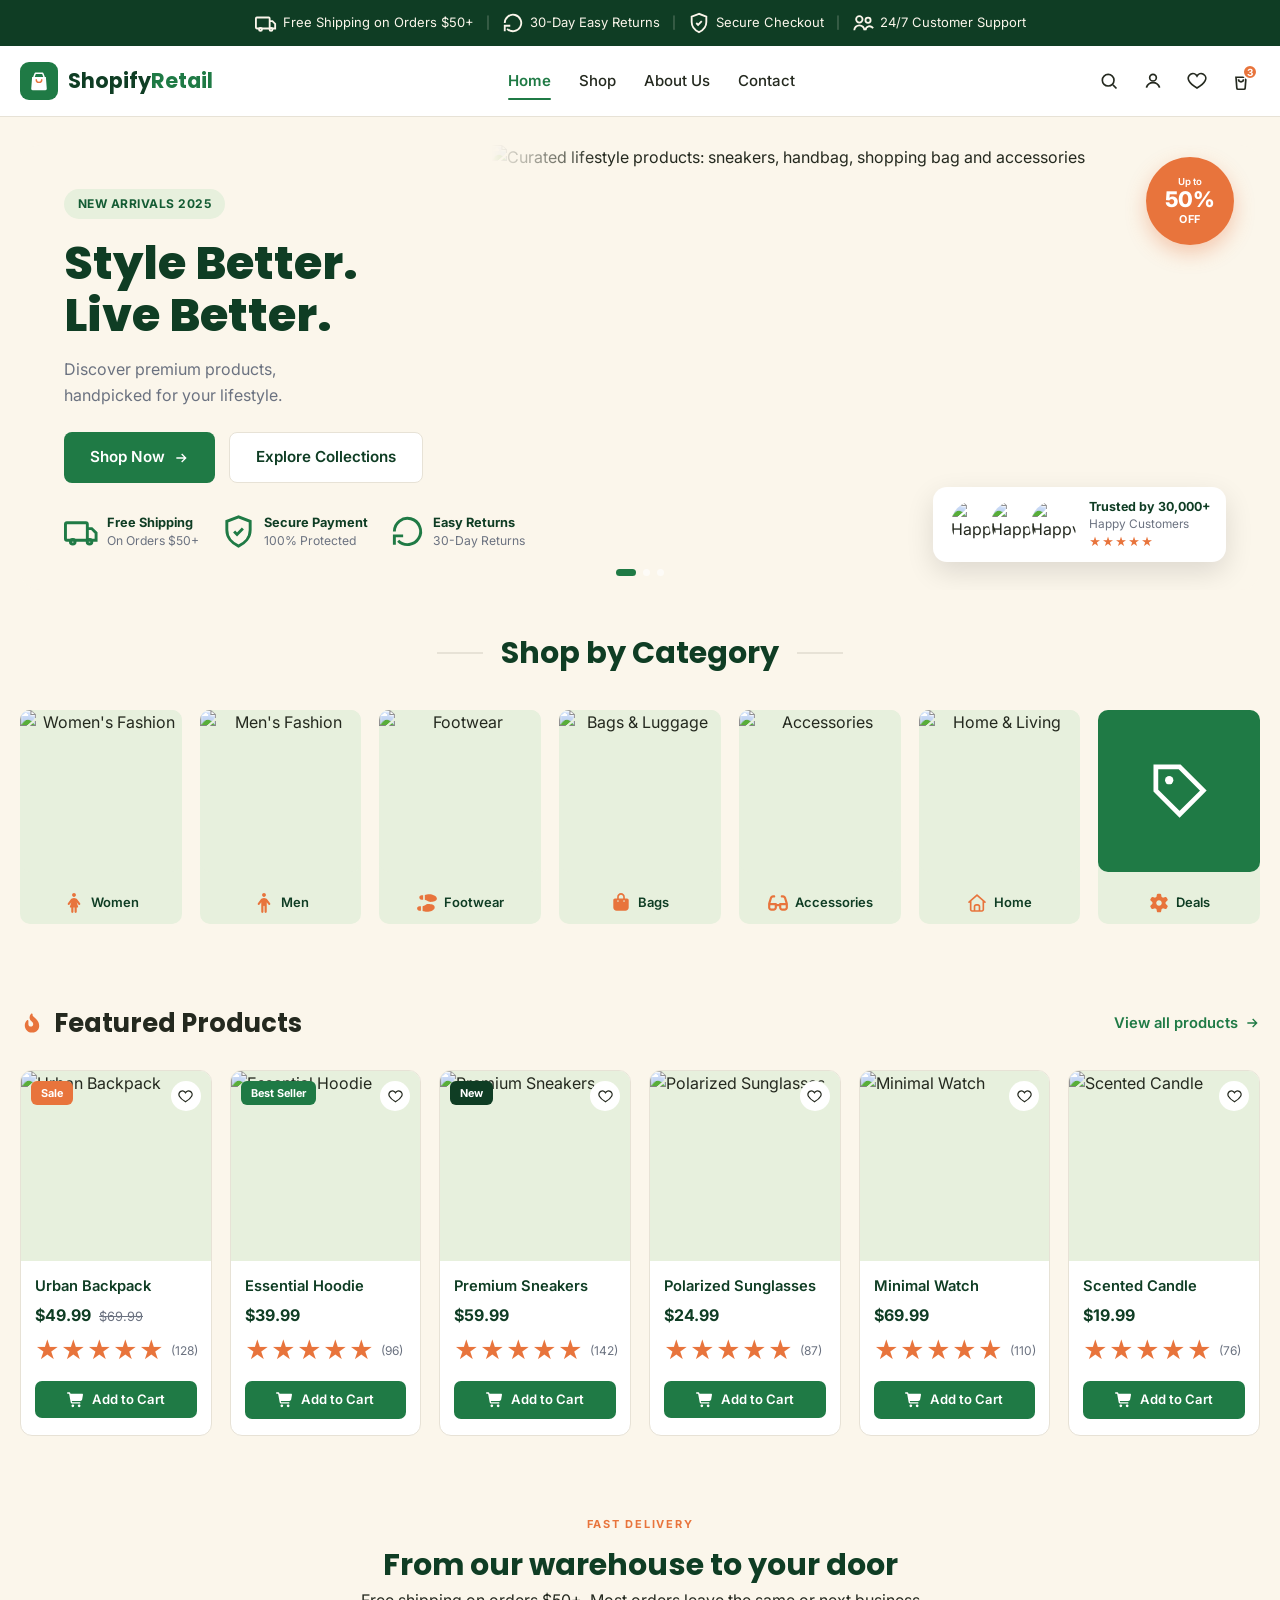
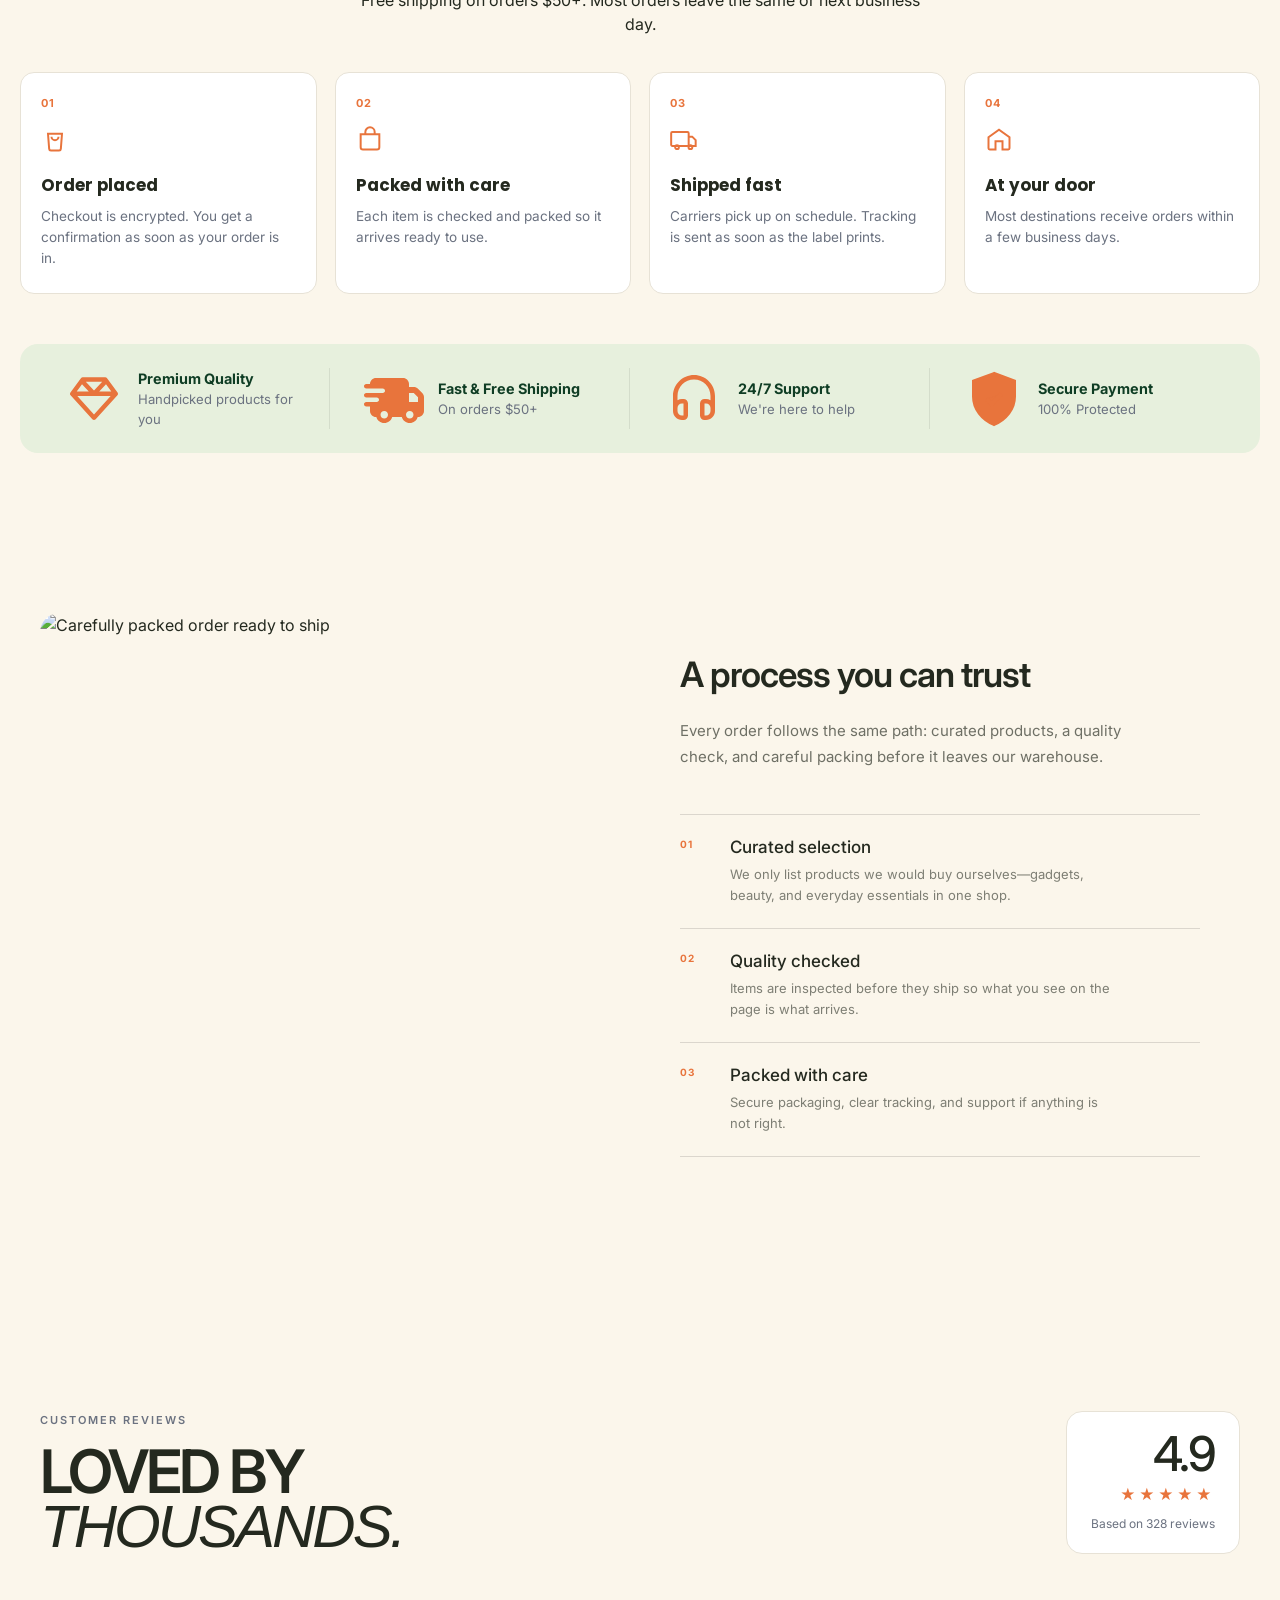
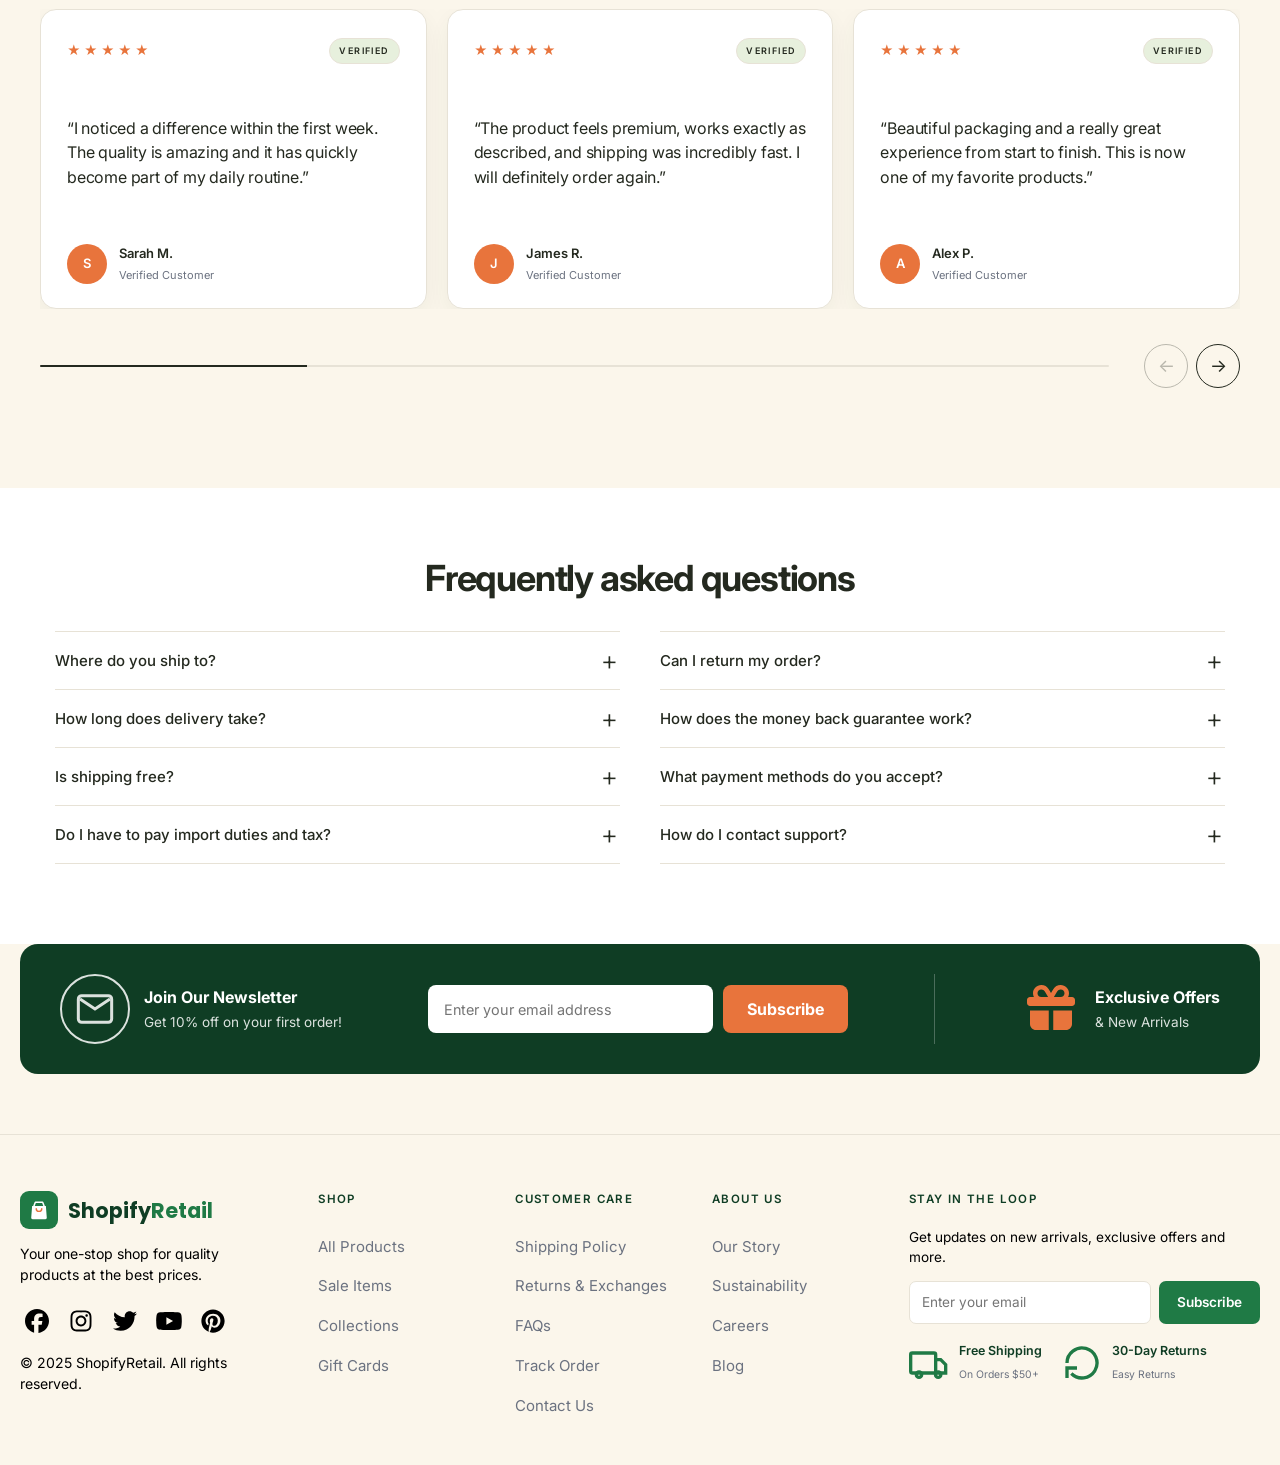
==== commit 27bc4ab4: "Update color scheme and styles across HTML and CSS files for improved visual consistency. Changed st" ====
--- a/index.html
+++ b/index.html
@@ -66,7 +66,7 @@
             <path d="M6.5 7.5 8 3.5h8l1.5 4" stroke="white" stroke-width="1.6" stroke-linecap="round"
               stroke-linejoin="round" />
             <path d="M4.5 7.5h15l1 13a1.5 1.5 0 0 1-1.5 1.6H5a1.5 1.5 0 0 1-1.5-1.6l1-13Z" fill="white" />
-            <path d="M9 10.5a3 3 0 0 0 6 0" stroke="#C56A3A" stroke-width="1.6" stroke-linecap="round" />
+            <path d="M9 10.5a3 3 0 0 0 6 0" stroke="#E8743C" stroke-width="1.6" stroke-linecap="round" />
           </svg>
         </span>
         <span class="logo-text">Shopify<span class="logo-accent">Retail</span></span>
@@ -829,7 +829,7 @@
               <path d="M6.5 7.5 8 3.5h8l1.5 4" stroke="white" stroke-width="1.6" stroke-linecap="round"
                 stroke-linejoin="round" />
               <path d="M4.5 7.5h15l1 13a1.5 1.5 0 0 1-1.5 1.6H5a1.5 1.5 0 0 1-1.5-1.6l1-13Z" fill="white" />
-              <path d="M9 10.5a3 3 0 0 0 6 0" stroke="#C56A3A" stroke-width="1.6" stroke-linecap="round" />
+              <path d="M9 10.5a3 3 0 0 0 6 0" stroke="#E8743C" stroke-width="1.6" stroke-linecap="round" />
             </svg>
           </span>
           <span class="logo-text">Shopify<span class="logo-accent">Retail</span></span>
--- a/style.css
+++ b/style.css
@@ -42,18 +42,18 @@
    2. VARIABLES
    ========================================================== */
 :root {
-  --dark-green: #2A211B;
-  --primary-green: #3F342C;
-  --primary-green-dark: #1A1512;
-  --light-green: #F3EBE3;
-  --cream: #FAF6F1;
+  --dark-green: #0F3D24;
+  --primary-green: #1F7A45;
+  --primary-green-dark: #145C34;
+  --light-green: #E7F0DD;
+  --cream: #FBF6EB;
   --white: #FFFFFF;
-  --black: #2A211B;
-  --text-dark: #2A211B;
-  --text-muted: #7A716A;
-  --orange: #C56A3A;
-  --pink: #C56A3A;
-  --border: #E8DFD6;
+  --black: #0F3D24;
+  --text-dark: #24291F;
+  --text-muted: #6B7280;
+  --orange: #E8743C;
+  --pink: #E8743C;
+  --border: #E7E2D6;
 
   --font-heading: "Poppins", Arial, sans-serif;
   --font-body: "Inter", Arial, sans-serif;
@@ -137,7 +137,7 @@
    ========================================================== */
 .announcement-bar {
   background: var(--dark-green);
-  color: #FAF6F1;
+  color: #FBF6EB;
   font-size: 0.76rem;
 }
 
--- a/product.css
+++ b/product.css
@@ -1237,7 +1237,7 @@
   background: var(--white);
   border: 1px solid var(--border);
   border-radius: 16px;
-  box-shadow: 0 8px 28px rgba(42, 33, 27, 0.05);
+  box-shadow: 0 8px 28px rgba(15, 61, 36, 0.06);
 
   display: flex;
   flex-direction: column;
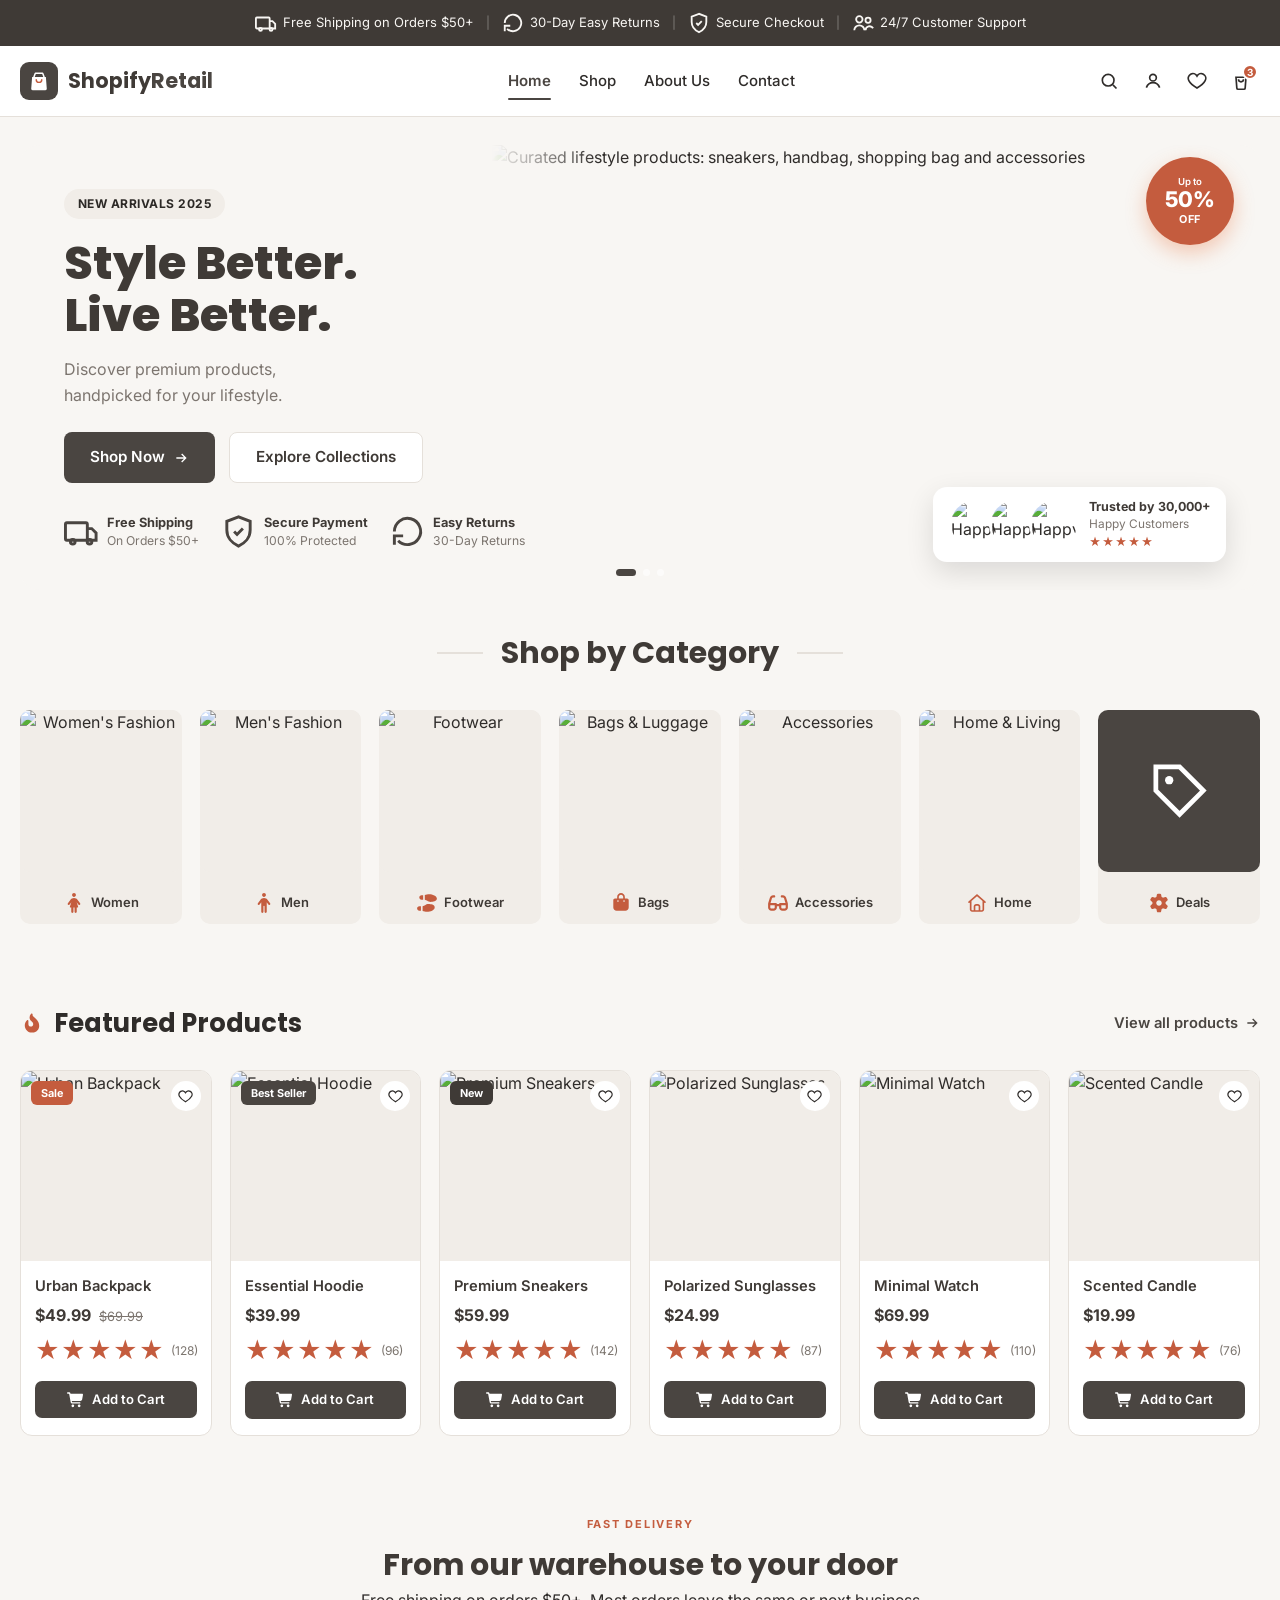
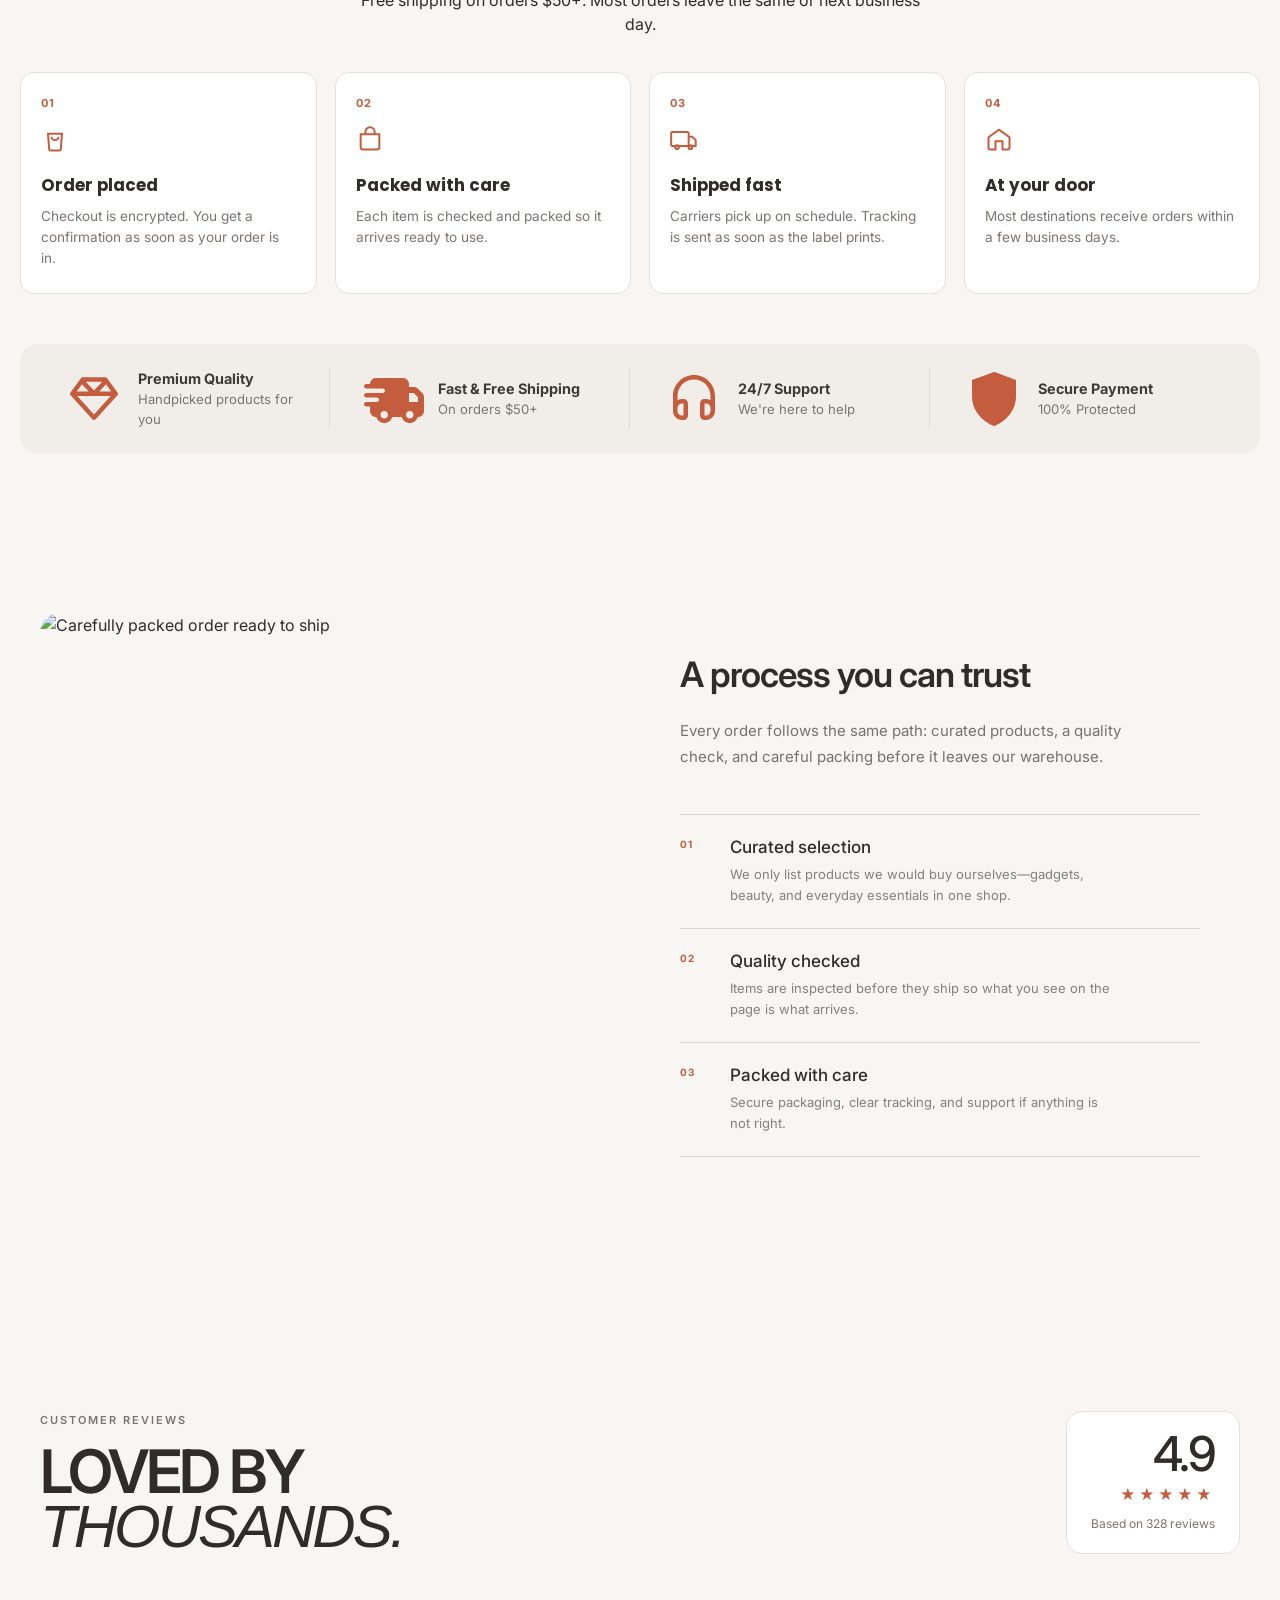
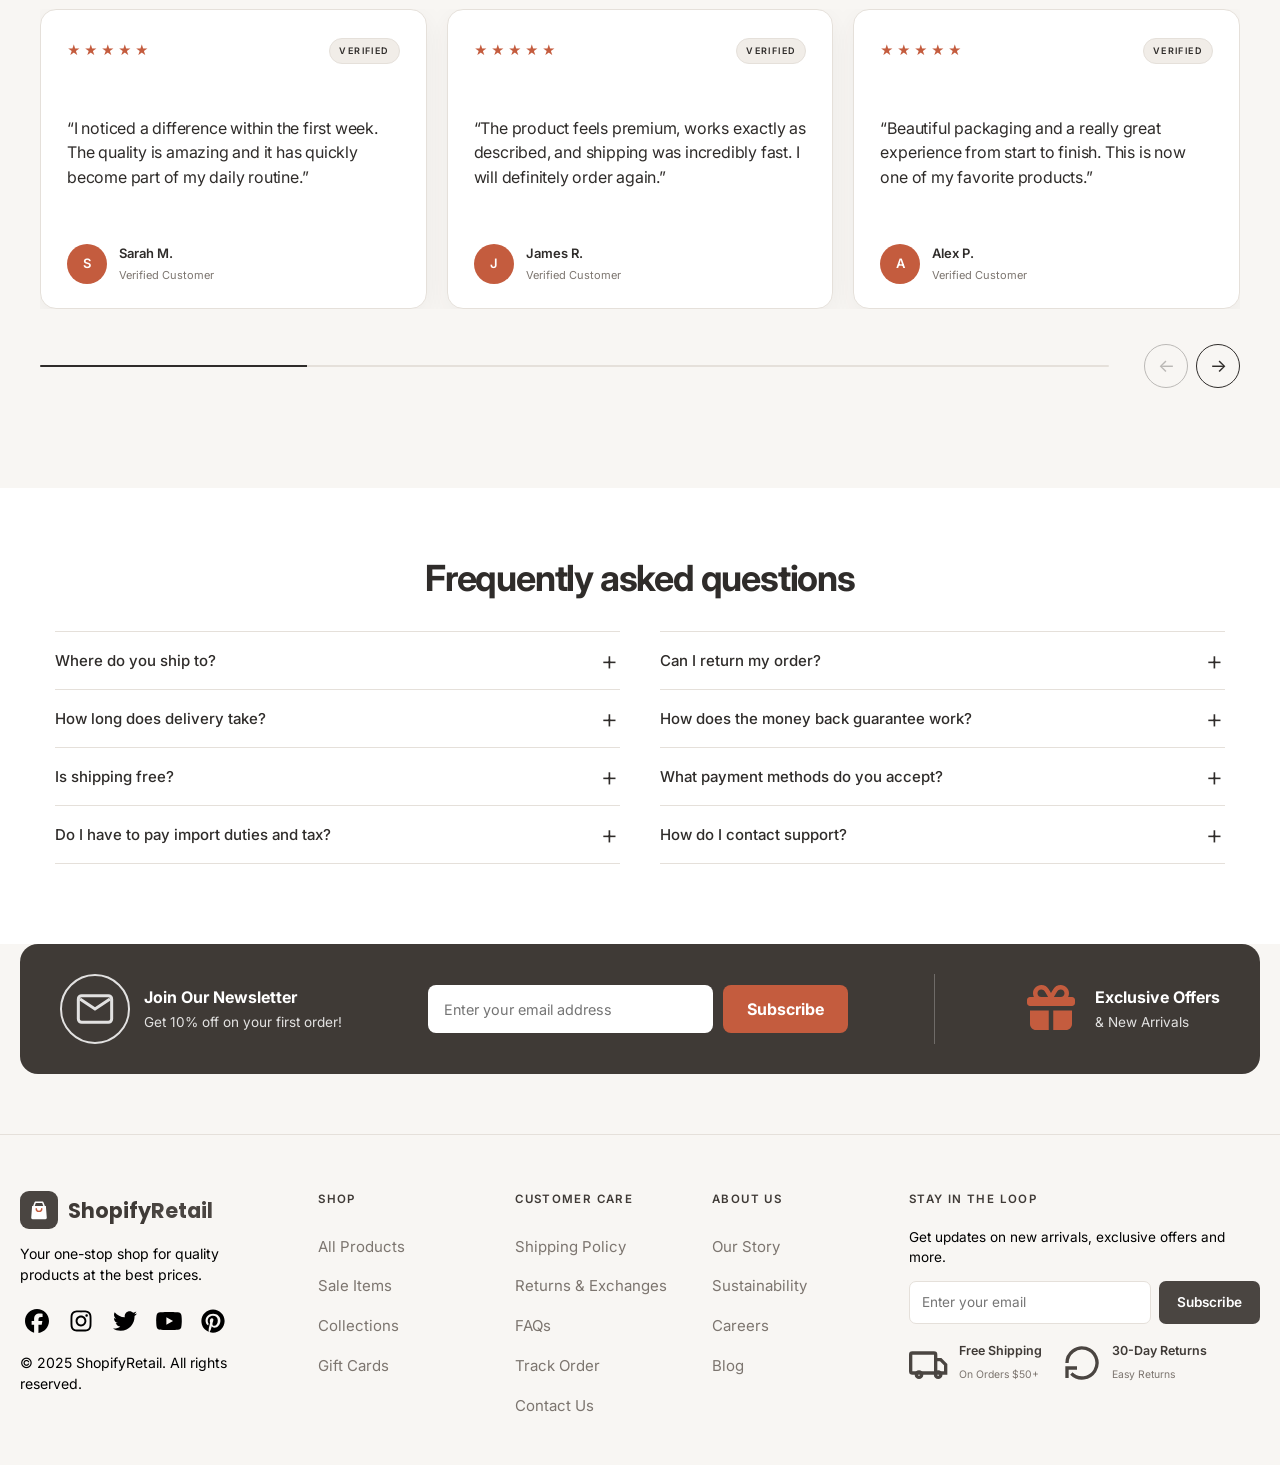
==== commit 5f93b0e6: "Refine color scheme and styles in HTML and CSS files for better visual coherence. Updated stroke col" ====
--- a/index.html
+++ b/index.html
@@ -66,7 +66,7 @@
             <path d="M6.5 7.5 8 3.5h8l1.5 4" stroke="white" stroke-width="1.6" stroke-linecap="round"
               stroke-linejoin="round" />
             <path d="M4.5 7.5h15l1 13a1.5 1.5 0 0 1-1.5 1.6H5a1.5 1.5 0 0 1-1.5-1.6l1-13Z" fill="white" />
-            <path d="M9 10.5a3 3 0 0 0 6 0" stroke="#E8743C" stroke-width="1.6" stroke-linecap="round" />
+            <path d="M9 10.5a3 3 0 0 0 6 0" stroke="#C45C3E" stroke-width="1.6" stroke-linecap="round" />
           </svg>
         </span>
         <span class="logo-text">Shopify<span class="logo-accent">Retail</span></span>
@@ -829,7 +829,7 @@
               <path d="M6.5 7.5 8 3.5h8l1.5 4" stroke="white" stroke-width="1.6" stroke-linecap="round"
                 stroke-linejoin="round" />
               <path d="M4.5 7.5h15l1 13a1.5 1.5 0 0 1-1.5 1.6H5a1.5 1.5 0 0 1-1.5-1.6l1-13Z" fill="white" />
-              <path d="M9 10.5a3 3 0 0 0 6 0" stroke="#E8743C" stroke-width="1.6" stroke-linecap="round" />
+              <path d="M9 10.5a3 3 0 0 0 6 0" stroke="#C45C3E" stroke-width="1.6" stroke-linecap="round" />
             </svg>
           </span>
           <span class="logo-text">Shopify<span class="logo-accent">Retail</span></span>
--- a/style.css
+++ b/style.css
@@ -42,18 +42,18 @@
    2. VARIABLES
    ========================================================== */
 :root {
-  --dark-green: #0F3D24;
-  --primary-green: #1F7A45;
-  --primary-green-dark: #145C34;
-  --light-green: #E7F0DD;
-  --cream: #FBF6EB;
+  --dark-green: #3F3A36;
+  --primary-green: #4A4541;
+  --primary-green-dark: #2C2926;
+  --light-green: #F1EDE8;
+  --cream: #F8F6F3;
   --white: #FFFFFF;
-  --black: #0F3D24;
-  --text-dark: #24291F;
-  --text-muted: #6B7280;
-  --orange: #E8743C;
-  --pink: #E8743C;
-  --border: #E7E2D6;
+  --black: #3F3A36;
+  --text-dark: #2F2C2A;
+  --text-muted: #7C756F;
+  --orange: #C45C3E;
+  --pink: #C45C3E;
+  --border: #E5E0DA;
 
   --font-heading: "Poppins", Arial, sans-serif;
   --font-body: "Inter", Arial, sans-serif;
@@ -137,7 +137,7 @@
    ========================================================== */
 .announcement-bar {
   background: var(--dark-green);
-  color: #FBF6EB;
+  color: #F8F6F3;
   font-size: 0.76rem;
 }
 
--- a/product.css
+++ b/product.css
@@ -1237,7 +1237,7 @@
   background: var(--white);
   border: 1px solid var(--border);
   border-radius: 16px;
-  box-shadow: 0 8px 28px rgba(15, 61, 36, 0.06);
+  box-shadow: 0 8px 28px rgba(63, 58, 54, 0.06);
 
   display: flex;
   flex-direction: column;
@@ -3504,7 +3504,7 @@
   background: rgba(255, 255, 255, 0.92);
   color: var(--dark-green);
   pointer-events: none;
-  box-shadow: 0 4px 16px rgba(15, 61, 36, 0.12);
+  box-shadow: 0 4px 16px rgba(63, 58, 54, 0.12);
 }
 
 .pdp-zoom-hint svg {
@@ -3689,7 +3689,7 @@
   align-items: center;
   justify-content: center;
   padding: 24px;
-  background: rgba(15, 61, 36, 0.72);
+  background: rgba(63, 58, 54, 0.72);
 }
 
 .pdp-lightbox[hidden] {
